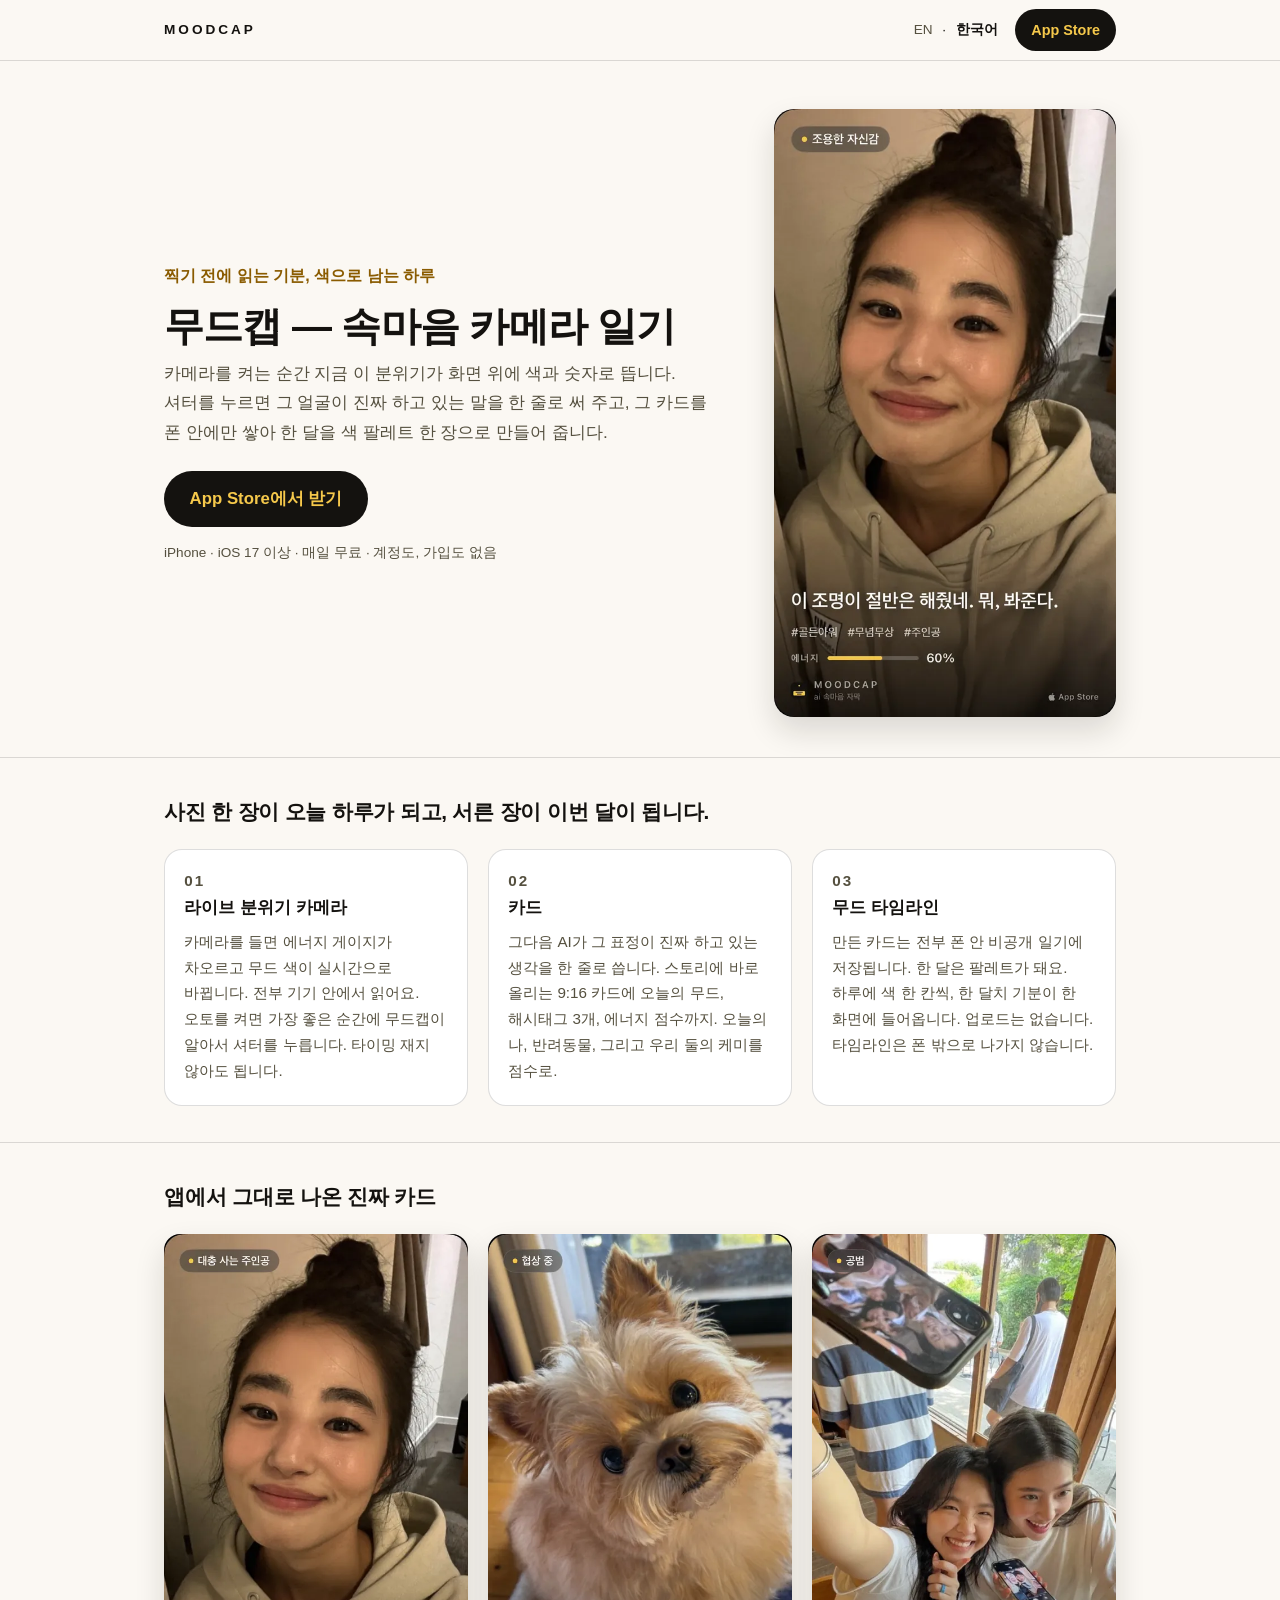
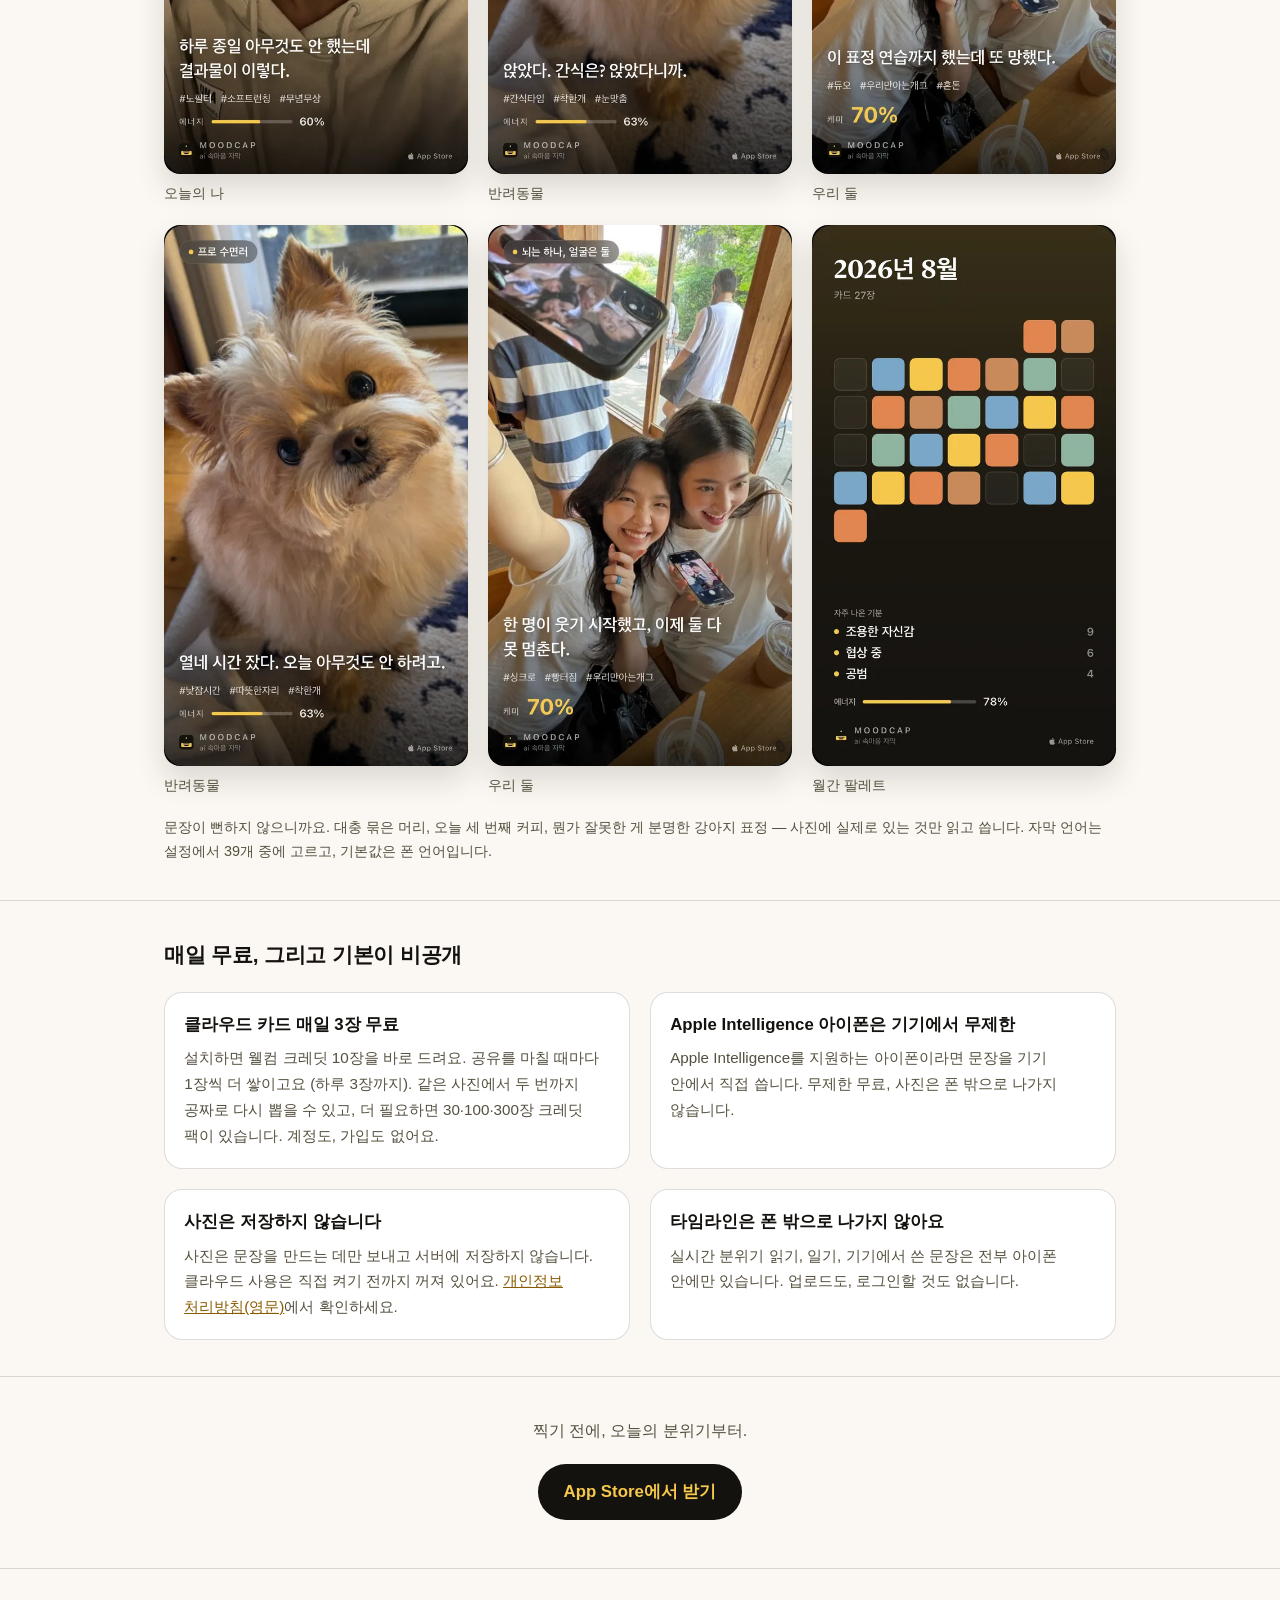
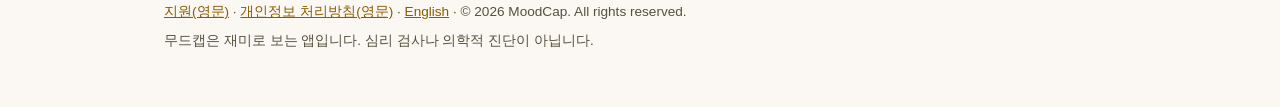
==== ko/index.html @ 0aeda7f3 "Build the real launch site, EN + KO Replaces the TODO placeholder with a marketing page that says wh" ====
<!doctype html>
<html lang="ko">
<head>
<meta charset="utf-8">
<meta name="viewport" content="width=device-width, initial-scale=1">
<title>무드캡 — 속마음 카메라 일기</title>
<meta name="description" content="카메라를 켜는 순간 지금 이 분위기가 화면 위에 뜹니다. 무드캡은 그 얼굴이 진짜 하고 있는 말을 한 줄로 써 주고, 카드를 폰 안에만 쌓아 한 달을 색 팔레트 한 장으로 만들어 줍니다.">
<link rel="canonical" href="https://richoh86.github.io/moodcap-site/ko/">
<link rel="alternate" hreflang="ko" href="https://richoh86.github.io/moodcap-site/ko/">
<link rel="alternate" hreflang="en" href="https://richoh86.github.io/moodcap-site/">
<link rel="alternate" hreflang="x-default" href="https://richoh86.github.io/moodcap-site/">
<meta property="og:type" content="website">
<meta property="og:site_name" content="MoodCap">
<meta property="og:title" content="무드캡 — 속마음 카메라 일기">
<meta property="og:description" content="찍기 전에 오늘의 분위기가 화면 위에 뜹니다. 남긴 카드는 폰 안에서만 쌓이고, 한 달이 지나면 색 팔레트 한 장이 돼요. 매일 무료, Apple Intelligence 아이폰은 기기에서 무제한.">
<meta property="og:url" content="https://richoh86.github.io/moodcap-site/ko/">
<meta property="og:image" content="https://richoh86.github.io/moodcap-site/assets/og.jpg">
<meta property="og:image:width" content="1200">
<meta property="og:image:height" content="630">
<meta property="og:locale" content="ko_KR">
<meta property="og:locale:alternate" content="en_US">
<meta name="twitter:card" content="summary_large_image">
<meta name="twitter:title" content="무드캡 — 속마음 카메라 일기">
<meta name="twitter:description" content="찍기 전에 오늘의 분위기가 화면 위에 뜹니다. 한 달이 지나면 색 팔레트 한 장이 돼요.">
<meta name="twitter:image" content="https://richoh86.github.io/moodcap-site/assets/og.jpg">
<meta name="theme-color" content="#14120F">
<link rel="icon" type="image/png" sizes="32x32" href="../assets/favicon-32.png">
<link rel="icon" type="image/png" sizes="192x192" href="../assets/icon-192.png">
<link rel="apple-touch-icon" href="../assets/apple-touch-icon.png">
<style>
  /* 브랜드 값은 Sources/App/BrandTheme.swift에서 가져왔습니다 —
     ink #14120F, raised #221E19, subtitle yellow #F5C84B. */
  :root {
    color-scheme: dark light;
    --ink: #14120F;
    --raised: #221E19;
    --line: rgba(255, 255, 255, 0.12);
    --text: #ffffff;
    --dim: rgba(255, 255, 255, 0.72);
    --accent: #F5C84B;
    --accent-ink: #14120F;
    --link: #F5C84B;
    --shadow: 0 18px 40px rgba(0, 0, 0, 0.45);
  }
  @media (prefers-color-scheme: light) {
    :root {
      --ink: #FBF8F3;
      --raised: #FFFFFF;
      --line: rgba(20, 18, 15, 0.14);
      --text: #14120F;
      --dim: #55503F;
      --accent: #14120F;
      --accent-ink: #F5C84B;
      --link: #8A5B00;
      --shadow: 0 14px 30px rgba(20, 18, 15, 0.14);
    }
  }
  * { box-sizing: border-box; }
  html { -webkit-text-size-adjust: 100%; }
  body {
    margin: 0;
    background: var(--ink);
    color: var(--text);
    font: 16px/1.7 -apple-system, BlinkMacSystemFont, "Apple SD Gothic Neo",
      "Pretendard", "Noto Sans KR", "Segoe UI", Roboto, sans-serif;
    overflow-wrap: break-word;
    word-break: keep-all;
  }
  .wrap { max-width: 62rem; margin: 0 auto; padding: 0 1.25rem; }
  a { color: var(--link); }
  a:focus-visible, button:focus-visible {
    outline: 3px solid var(--accent);
    outline-offset: 3px;
    border-radius: 4px;
  }
  img { max-width: 100%; height: auto; display: block; }

  header.bar {
    border-bottom: 1px solid var(--line);
    position: sticky;
    top: 0;
    background: var(--ink);
    z-index: 5;
  }
  .bar .wrap {
    display: flex;
    align-items: center;
    gap: 1rem;
    min-height: 60px;
    flex-wrap: wrap;
  }
  .wordmark {
    font-weight: 700;
    letter-spacing: 0.22em;
    font-size: 0.85rem;
    color: var(--text);
    text-decoration: none;
    margin-right: auto;
  }
  .langs { display: flex; gap: 0.5rem; align-items: center; font-size: 0.85rem; }
  .langs a { color: var(--dim); text-decoration: none; padding: 0.2rem 0.1rem; }
  .langs a[aria-current="page"] { color: var(--text); font-weight: 600; }
  .langs a:hover { color: var(--text); }

  .store {
    display: inline-block;
    background: var(--accent);
    color: var(--accent-ink);
    font-weight: 700;
    text-decoration: none;
    padding: 0.55rem 1rem;
    border-radius: 999px;
    font-size: 0.9rem;
    white-space: nowrap;
  }
  .store.big { padding: 0.85rem 1.6rem; font-size: 1.05rem; }
  .store:hover { filter: brightness(1.08); }

  .hero .wrap {
    display: grid;
    grid-template-columns: 1.25fr 0.75fr;
    gap: 2.5rem;
    align-items: center;
    padding-top: 3rem;
    padding-bottom: 2.5rem;
  }
  h1 { font-size: clamp(1.8rem, 4.2vw, 2.5rem); line-height: 1.25; margin: 0 0 0.5rem; letter-spacing: -0.02em; }
  .kicker { color: var(--accent); font-weight: 600; margin: 0 0 0.75rem; }
  .lede { color: var(--dim); font-size: 1.08rem; margin: 0 0 1.5rem; max-width: 34rem; }
  .meta { color: var(--dim); font-size: 0.85rem; margin: 0.9rem 0 0; }
  .hero-card img { border-radius: 20px; box-shadow: var(--shadow); margin: 0 auto; }

  section { padding: 2.25rem 0; border-top: 1px solid var(--line); }
  h2 { font-size: 1.3rem; margin: 0 0 1.25rem; letter-spacing: -0.01em; }
  h3 { font-size: 1.05rem; margin: 0 0 0.4rem; }
  .three { display: grid; grid-template-columns: repeat(3, 1fr); gap: 1.25rem; }
  .three article {
    background: var(--raised);
    border: 1px solid var(--line);
    border-radius: 18px;
    padding: 1.1rem 1.2rem 1.3rem;
  }
  .three p { color: var(--dim); margin: 0; font-size: 0.95rem; }
  .step { color: var(--accent); font-size: 0.75rem; font-weight: 700; letter-spacing: 0.14em; }

  @media (prefers-color-scheme: light) {
    .kicker, .step { color: var(--link); }
  }

  .gallery {
    display: grid;
    grid-template-columns: repeat(3, minmax(0, 1fr));
    gap: 1.25rem;
  }
  .gallery figure { margin: 0; }
  .gallery img { border-radius: 16px; box-shadow: var(--shadow); width: 100%; }
  .gallery figcaption {
    color: var(--dim);
    font-size: 0.85rem;
    margin-top: 0.5rem;
  }
  .note { color: var(--dim); font-size: 0.9rem; margin: 1.1rem 0 0; }

  .facts { display: grid; grid-template-columns: 1fr 1fr; gap: 1.25rem; }
  .facts div {
    background: var(--raised);
    border: 1px solid var(--line);
    border-radius: 18px;
    padding: 1.1rem 1.2rem 1.2rem;
  }
  .facts p { color: var(--dim); margin: 0.35rem 0 0; font-size: 0.95rem; }
  .cta { text-align: center; padding: 2.5rem 0 3rem; border-top: 1px solid var(--line); }
  .cta p { color: var(--dim); margin: 0 0 1.25rem; }

  footer {
    border-top: 1px solid var(--line);
    padding: 1.5rem 0 3rem;
    color: var(--dim);
    font-size: 0.85rem;
  }
  footer p { margin: 0.4rem 0; }

  @media (max-width: 860px) {
    .hero .wrap { grid-template-columns: 1fr; gap: 1.75rem; padding-top: 2rem; }
    .three { grid-template-columns: 1fr; }
    .facts { grid-template-columns: 1fr; }
    .hero-card img { max-width: 260px; }
  }
  @media (max-width: 640px) {
    .gallery {
      display: flex;
      overflow-x: auto;
      scroll-snap-type: x mandatory;
      gap: 1rem;
      padding-bottom: 0.75rem;
    }
    .gallery figure { flex: 0 0 62vw; scroll-snap-align: start; }
  }
</style>
</head>
<body>

<header class="bar">
  <div class="wrap">
    <a class="wordmark" href="index.html">MOODCAP</a>
    <nav class="langs" aria-label="언어">
      <a href="../index.html" lang="en" hreflang="en">EN</a>
      <span aria-hidden="true">·</span>
      <a href="index.html" aria-current="page" lang="ko">한국어</a>
    </nav>
    <a class="store" href="https://apps.apple.com/app/apple-store/id6801974284?pt=119467638&amp;ct=site&amp;mt=8">App&nbsp;Store</a>
  </div>
</header>

<main>

  <div class="hero">
    <div class="wrap">
      <div>
        <p class="kicker">찍기 전에 읽는 기분, 색으로 남는 하루</p>
        <h1>무드캡 — 속마음 카메라 일기</h1>
        <p class="lede">카메라를 켜는 순간 지금 이 분위기가 화면 위에 색과 숫자로 뜹니다.
          셔터를 누르면 그 얼굴이 진짜 하고 있는 말을 한 줄로 써 주고, 그 카드를 폰 안에만
          쌓아 한 달을 색 팔레트 한 장으로 만들어 줍니다.</p>
        <a class="store big" href="https://apps.apple.com/app/apple-store/id6801974284?pt=119467638&amp;ct=site&amp;mt=8">App Store에서 받기</a>
        <p class="meta">iPhone · iOS 17 이상 · 매일 무료 · 계정도, 가입도 없음</p>
      </div>
      <div class="hero-card">
        <picture>
          <source srcset="../assets/cards/ko/solo-1.webp" type="image/webp">
          <img src="../assets/cards/ko/solo-1.jpg" width="540" height="960"
               alt="무드캡 카드. 무드는 &lsquo;조용한 자신감&rsquo;, 문장은 &lsquo;이 조명이 절반은 해줬네. 뭐, 봐준다.&rsquo; 해시태그 #골든아워 #무념무상 #주인공, 에너지 60%.">
        </picture>
      </div>
    </div>
  </div>

  <section id="how">
    <div class="wrap">
      <h2>사진 한 장이 오늘 하루가 되고, 서른 장이 이번 달이 됩니다.</h2>
      <div class="three">
        <article>
          <p class="step">01</p>
          <h3>라이브 분위기 카메라</h3>
          <p>카메라를 들면 에너지 게이지가 차오르고 무드 색이 실시간으로 바뀝니다.
            전부 기기 안에서 읽어요. 오토를 켜면 가장 좋은 순간에 무드캡이 알아서
            셔터를 누릅니다. 타이밍 재지 않아도 됩니다.</p>
        </article>
        <article>
          <p class="step">02</p>
          <h3>카드</h3>
          <p>그다음 AI가 그 표정이 진짜 하고 있는 생각을 한 줄로 씁니다. 스토리에 바로 올리는
            9:16 카드에 오늘의 무드, 해시태그 3개, 에너지 점수까지. 오늘의 나, 반려동물,
            그리고 우리 둘의 케미를 점수로.</p>
        </article>
        <article>
          <p class="step">03</p>
          <h3>무드 타임라인</h3>
          <p>만든 카드는 전부 폰 안 비공개 일기에 저장됩니다. 한 달은 팔레트가 돼요.
            하루에 색 한 칸씩, 한 달치 기분이 한 화면에 들어옵니다. 업로드는 없습니다.
            타임라인은 폰 밖으로 나가지 않습니다.</p>
        </article>
      </div>
    </div>
  </section>

  <section id="cards">
    <div class="wrap">
      <h2>앱에서 그대로 나온 진짜 카드</h2>
      <div class="gallery">
        <figure>
          <picture>
            <source srcset="../assets/cards/ko/solo-2.webp" type="image/webp">
            <img loading="lazy" src="../assets/cards/ko/solo-2.jpg" width="540" height="960"
                 alt="무드 &lsquo;대충 사는 주인공&rsquo;. &lsquo;하루 종일 아무것도 안 했는데 결과물이 이렇다.&rsquo;">
          </picture>
          <figcaption>오늘의 나</figcaption>
        </figure>
        <figure>
          <picture>
            <source srcset="../assets/cards/ko/pet-1.webp" type="image/webp">
            <img loading="lazy" src="../assets/cards/ko/pet-1.jpg" width="540" height="960"
                 alt="무드 &lsquo;협상 중&rsquo;. &lsquo;앉았다. 간식은? 앉았다니까.&rsquo;">
          </picture>
          <figcaption>반려동물</figcaption>
        </figure>
        <figure>
          <picture>
            <source srcset="../assets/cards/ko/duo-1.webp" type="image/webp">
            <img loading="lazy" src="../assets/cards/ko/duo-1.jpg" width="540" height="960"
                 alt="무드 &lsquo;공범&rsquo;. &lsquo;이 표정 연습까지 했는데 또 망했다.&rsquo; 케미 점수 70%.">
          </picture>
          <figcaption>우리 둘</figcaption>
        </figure>
        <figure>
          <picture>
            <source srcset="../assets/cards/ko/pet-2.webp" type="image/webp">
            <img loading="lazy" src="../assets/cards/ko/pet-2.jpg" width="540" height="960"
                 alt="무드 &lsquo;프로 수면러&rsquo;. &lsquo;열네 시간 잤다. 오늘 아무것도 안 하려고.&rsquo;">
          </picture>
          <figcaption>반려동물</figcaption>
        </figure>
        <figure>
          <picture>
            <source srcset="../assets/cards/ko/duo-2.webp" type="image/webp">
            <img loading="lazy" src="../assets/cards/ko/duo-2.jpg" width="540" height="960"
                 alt="무드 &lsquo;뇌는 하나, 얼굴은 둘&rsquo;. &lsquo;한 명이 웃기 시작했고, 이제 둘 다 못 멈춘다.&rsquo;">
          </picture>
          <figcaption>우리 둘</figcaption>
        </figure>
        <figure>
          <picture>
            <source srcset="../assets/cards/ko/palette.webp" type="image/webp">
            <img loading="lazy" src="../assets/cards/ko/palette.jpg" width="540" height="960"
                 alt="2026년 8월 팔레트 카드. 카드 27장, 하루에 색 한 칸, 자주 나온 무드는 조용한 자신감·협상 중·공범, 평균 에너지 78%.">
          </picture>
          <figcaption>월간 팔레트</figcaption>
        </figure>
      </div>
      <p class="note">문장이 뻔하지 않으니까요. 대충 묶은 머리, 오늘 세 번째 커피, 뭔가 잘못한 게
        분명한 강아지 표정 &mdash; 사진에 실제로 있는 것만 읽고 씁니다. 자막 언어는 설정에서 39개 중에
        고르고, 기본값은 폰 언어입니다.</p>
    </div>
  </section>

  <section id="free">
    <div class="wrap">
      <h2>매일 무료, 그리고 기본이 비공개</h2>
      <div class="facts">
        <div>
          <h3>클라우드 카드 매일 3장 무료</h3>
          <p>설치하면 웰컴 크레딧 10장을 바로 드려요. 공유를 마칠 때마다 1장씩 더 쌓이고요
            (하루 3장까지). 같은 사진에서 두 번까지 공짜로 다시 뽑을 수 있고, 더 필요하면
            30·100·300장 크레딧 팩이 있습니다. 계정도, 가입도 없어요.</p>
        </div>
        <div>
          <h3>Apple Intelligence 아이폰은 기기에서 무제한</h3>
          <p>Apple Intelligence를 지원하는 아이폰이라면 문장을 기기 안에서 직접 씁니다.
            무제한 무료, 사진은 폰 밖으로 나가지 않습니다.</p>
        </div>
        <div>
          <h3>사진은 저장하지 않습니다</h3>
          <p>사진은 문장을 만드는 데만 보내고 서버에 저장하지 않습니다. 클라우드 사용은
            직접 켜기 전까지 꺼져 있어요. <a href="../privacy.html" lang="en" hreflang="en">개인정보 처리방침(영문)</a>에서
            확인하세요.</p>
        </div>
        <div>
          <h3>타임라인은 폰 밖으로 나가지 않아요</h3>
          <p>실시간 분위기 읽기, 일기, 기기에서 쓴 문장은 전부 아이폰 안에만 있습니다.
            업로드도, 로그인할 것도 없습니다.</p>
        </div>
      </div>
    </div>
  </section>

  <div class="cta">
    <div class="wrap">
      <p>찍기 전에, 오늘의 분위기부터.</p>
      <a class="store big" href="https://apps.apple.com/app/apple-store/id6801974284?pt=119467638&amp;ct=site&amp;mt=8">App Store에서 받기</a>
    </div>
  </div>

</main>

<footer>
  <div class="wrap">
    <p><a href="../support.html" lang="en" hreflang="en">지원(영문)</a> ·
      <a href="../privacy.html" lang="en" hreflang="en">개인정보 처리방침(영문)</a> ·
      <a href="../index.html" lang="en" hreflang="en">English</a> ·
      © 2026 MoodCap. All rights reserved.</p>
    <p>무드캡은 재미로 보는 앱입니다. 심리 검사나 의학적 진단이 아닙니다.</p>
  </div>
</footer>

</body>
</html>
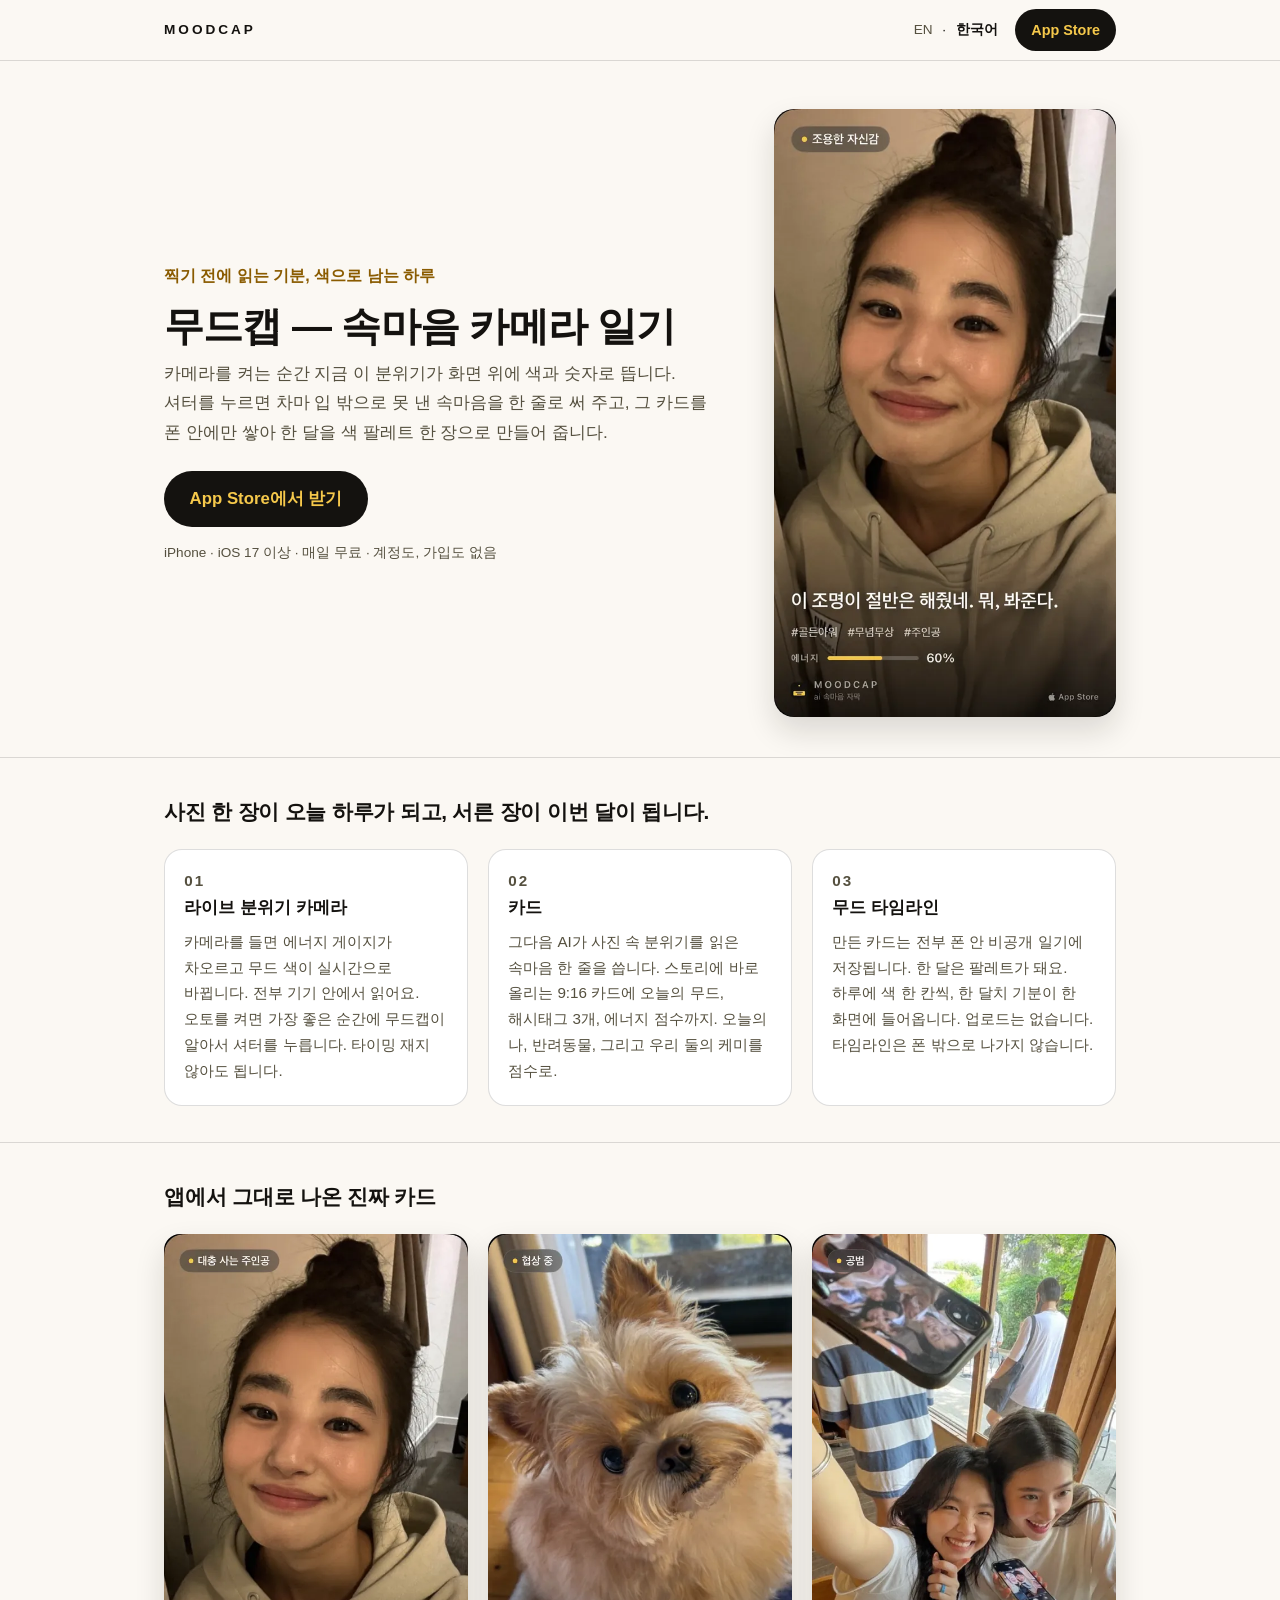
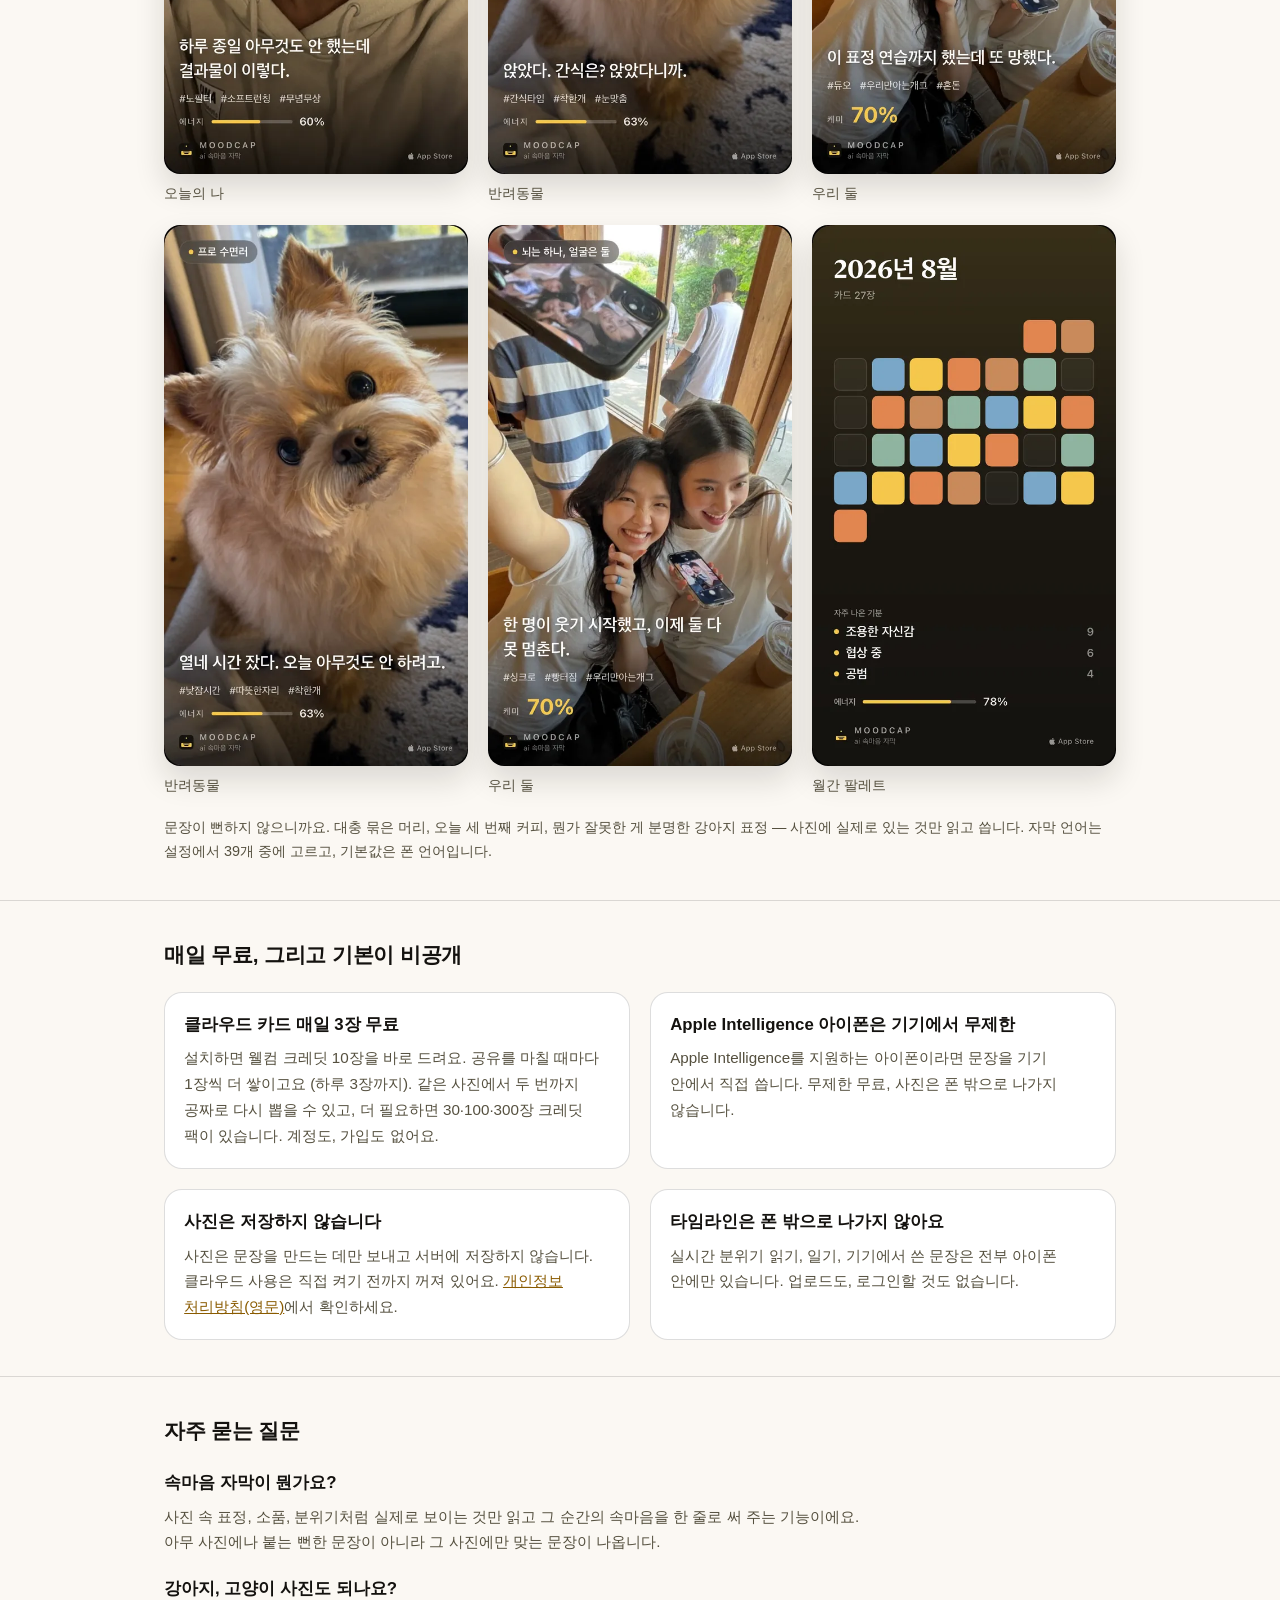
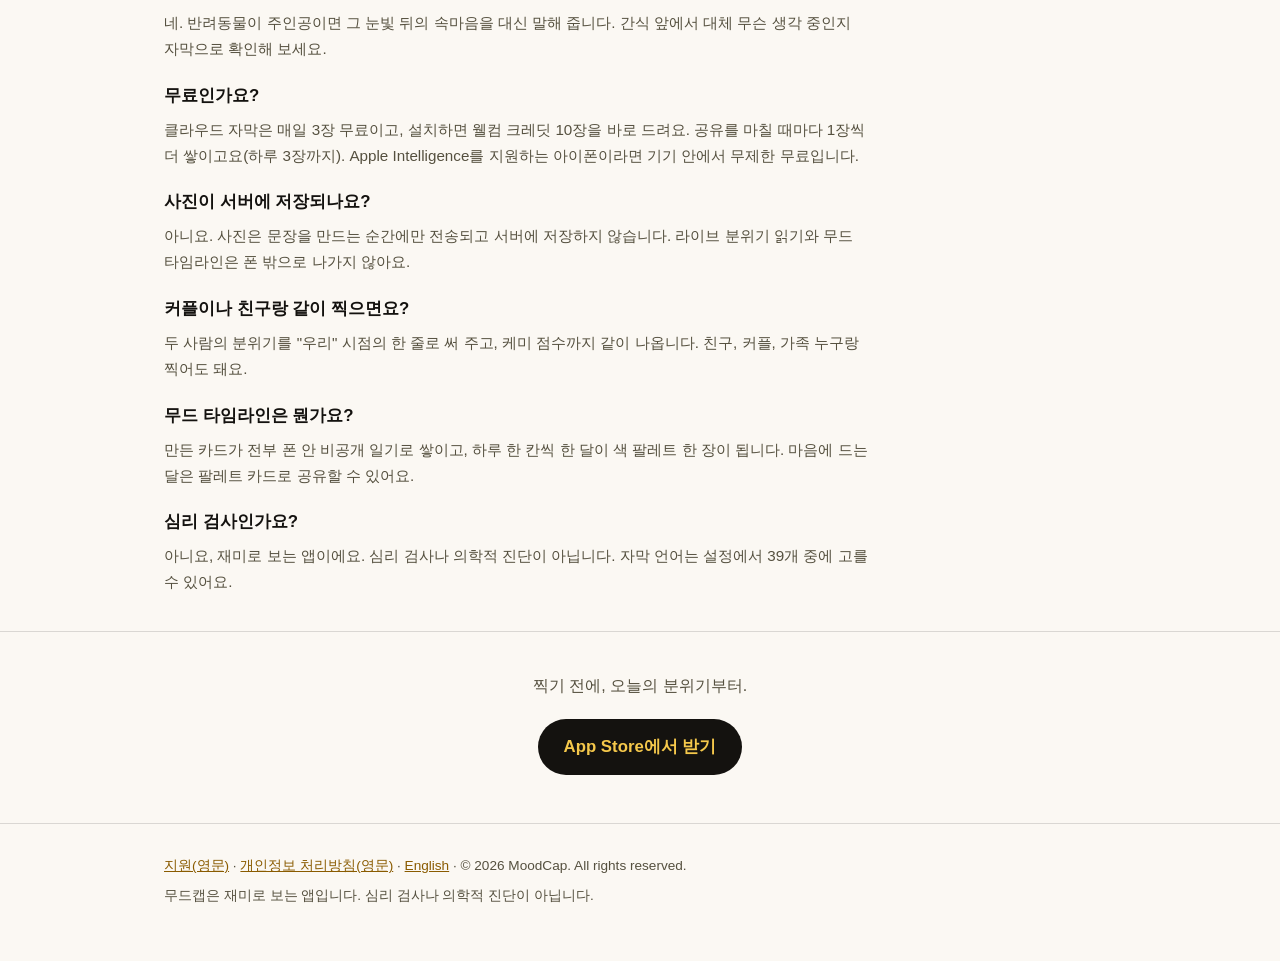
==== commit ed52754a: "ko page Naver SEO pass: FAQ + schema, drop the face-reading copy - ko: 7-question FAQ section mirror" ====
--- a/ko/index.html
+++ b/ko/index.html
@@ -4,7 +4,7 @@
 <meta charset="utf-8">
 <meta name="viewport" content="width=device-width, initial-scale=1">
 <title>무드캡 — 속마음 카메라 일기</title>
-<meta name="description" content="카메라를 켜는 순간 지금 이 분위기가 화면 위에 뜹니다. 무드캡은 그 얼굴이 진짜 하고 있는 말을 한 줄로 써 주고, 카드를 폰 안에만 쌓아 한 달을 색 팔레트 한 장으로 만들어 줍니다.">
+<meta name="description" content="카메라를 켜는 순간 지금 이 분위기가 화면 위에 뜹니다. 무드캡은 차마 입 밖으로 못 낸 속마음을 한 줄로 써 주고, 카드를 폰 안에만 쌓아 한 달을 색 팔레트 한 장으로 만들어 줍니다.">
 <link rel="canonical" href="https://richoh86.github.io/moodcap-site/ko/">
 <link rel="alternate" hreflang="ko" href="https://richoh86.github.io/moodcap-site/ko/">
 <link rel="alternate" hreflang="en" href="https://richoh86.github.io/moodcap-site/">
@@ -169,6 +169,8 @@
     padding: 1.1rem 1.2rem 1.2rem;
   }
   .facts p { color: var(--dim); margin: 0.35rem 0 0; font-size: 0.95rem; }
+  .faq { display: grid; gap: 1.25rem; max-width: 44rem; }
+  .faq p { color: var(--dim); margin: 0; font-size: 0.95rem; }
   .cta { text-align: center; padding: 2.5rem 0 3rem; border-top: 1px solid var(--line); }
   .cta p { color: var(--dim); margin: 0 0 1.25rem; }
 
@@ -197,6 +199,96 @@
     .gallery figure { flex: 0 0 62vw; scroll-snap-align: start; }
   }
 </style>
+<script type="application/ld+json">
+{
+  "@context": "https://schema.org",
+  "@graph": [
+    {
+      "@type": "MobileApplication",
+      "name": "무드캡 — 속마음 카메라 일기",
+      "operatingSystem": "iOS",
+      "applicationCategory": "PhotographyApplication",
+      "inLanguage": "ko",
+      "description": "카메라를 켜는 순간 지금 이 분위기가 화면 위에 뜹니다. 무드캡은 차마 입 밖으로 못 낸 속마음을 한 줄로 써 주고, 카드를 폰 안에만 쌓아 한 달을 색 팔레트 한 장으로 만들어 줍니다.",
+      "url": "https://apps.apple.com/app/id6801974284",
+      "downloadUrl": "https://apps.apple.com/app/id6801974284",
+      "image": "https://richoh86.github.io/moodcap-site/assets/icon-192.png",
+      "author": {
+        "@type": "Person",
+        "name": "Won Seok Oh"
+      },
+      "offers": {
+        "@type": "Offer",
+        "price": "0",
+        "priceCurrency": "USD"
+      }
+    },
+    {
+      "@type": "FAQPage",
+      "inLanguage": "ko",
+      "url": "https://richoh86.github.io/moodcap-site/ko/",
+      "mainEntity": [
+        {
+          "@type": "Question",
+          "name": "속마음 자막이 뭔가요?",
+          "acceptedAnswer": {
+            "@type": "Answer",
+            "text": "사진 속 표정, 소품, 분위기처럼 실제로 보이는 것만 읽고 그 순간의 속마음을 한 줄로 써 주는 기능이에요. 아무 사진에나 붙는 뻔한 문장이 아니라 그 사진에만 맞는 문장이 나옵니다."
+          }
+        },
+        {
+          "@type": "Question",
+          "name": "강아지, 고양이 사진도 되나요?",
+          "acceptedAnswer": {
+            "@type": "Answer",
+            "text": "네. 반려동물이 주인공이면 그 눈빛 뒤의 속마음을 대신 말해 줍니다. 간식 앞에서 대체 무슨 생각 중인지 자막으로 확인해 보세요."
+          }
+        },
+        {
+          "@type": "Question",
+          "name": "무료인가요?",
+          "acceptedAnswer": {
+            "@type": "Answer",
+            "text": "클라우드 자막은 매일 3장 무료이고, 설치하면 웰컴 크레딧 10장을 바로 드려요. 공유를 마칠 때마다 1장씩 더 쌓이고요(하루 3장까지). Apple Intelligence를 지원하는 아이폰이라면 기기 안에서 무제한 무료입니다."
+          }
+        },
+        {
+          "@type": "Question",
+          "name": "사진이 서버에 저장되나요?",
+          "acceptedAnswer": {
+            "@type": "Answer",
+            "text": "아니요. 사진은 문장을 만드는 순간에만 전송되고 서버에 저장하지 않습니다. 라이브 분위기 읽기와 무드 타임라인은 폰 밖으로 나가지 않아요."
+          }
+        },
+        {
+          "@type": "Question",
+          "name": "커플이나 친구랑 같이 찍으면요?",
+          "acceptedAnswer": {
+            "@type": "Answer",
+            "text": "두 사람의 분위기를 \"우리\" 시점의 한 줄로 써 주고, 케미 점수까지 같이 나옵니다. 친구, 커플, 가족 누구랑 찍어도 돼요."
+          }
+        },
+        {
+          "@type": "Question",
+          "name": "무드 타임라인은 뭔가요?",
+          "acceptedAnswer": {
+            "@type": "Answer",
+            "text": "만든 카드가 전부 폰 안 비공개 일기로 쌓이고, 하루 한 칸씩 한 달이 색 팔레트 한 장이 됩니다. 마음에 드는 달은 팔레트 카드로 공유할 수 있어요."
+          }
+        },
+        {
+          "@type": "Question",
+          "name": "심리 검사인가요?",
+          "acceptedAnswer": {
+            "@type": "Answer",
+            "text": "아니요, 재미로 보는 앱이에요. 심리 검사나 의학적 진단이 아닙니다. 자막 언어는 설정에서 39개 중에 고를 수 있어요."
+          }
+        }
+      ]
+    }
+  ]
+}
+</script>
 </head>
 <body>
 
@@ -220,7 +312,7 @@
         <p class="kicker">찍기 전에 읽는 기분, 색으로 남는 하루</p>
         <h1>무드캡 — 속마음 카메라 일기</h1>
         <p class="lede">카메라를 켜는 순간 지금 이 분위기가 화면 위에 색과 숫자로 뜹니다.
-          셔터를 누르면 그 얼굴이 진짜 하고 있는 말을 한 줄로 써 주고, 그 카드를 폰 안에만
+          셔터를 누르면 차마 입 밖으로 못 낸 속마음을 한 줄로 써 주고, 그 카드를 폰 안에만
           쌓아 한 달을 색 팔레트 한 장으로 만들어 줍니다.</p>
         <a class="store big" href="https://apps.apple.com/app/apple-store/id6801974284?pt=119467638&amp;ct=site&amp;mt=8">App Store에서 받기</a>
         <p class="meta">iPhone · iOS 17 이상 · 매일 무료 · 계정도, 가입도 없음</p>
@@ -249,7 +341,7 @@
         <article>
           <p class="step">02</p>
           <h3>카드</h3>
-          <p>그다음 AI가 그 표정이 진짜 하고 있는 생각을 한 줄로 씁니다. 스토리에 바로 올리는
+          <p>그다음 AI가 사진 속 분위기를 읽은 속마음 한 줄을 씁니다. 스토리에 바로 올리는
             9:16 카드에 오늘의 무드, 해시태그 3개, 에너지 점수까지. 오늘의 나, 반려동물,
             그리고 우리 둘의 케미를 점수로.</p>
         </article>
@@ -353,6 +445,42 @@
     </div>
   </section>
 
+  <section id="faq">
+    <div class="wrap">
+      <h2>자주 묻는 질문</h2>
+      <div class="faq">
+        <article>
+          <h3>속마음 자막이 뭔가요?</h3>
+          <p>사진 속 표정, 소품, 분위기처럼 실제로 보이는 것만 읽고 그 순간의 속마음을 한 줄로 써 주는 기능이에요. 아무 사진에나 붙는 뻔한 문장이 아니라 그 사진에만 맞는 문장이 나옵니다.</p>
+        </article>
+        <article>
+          <h3>강아지, 고양이 사진도 되나요?</h3>
+          <p>네. 반려동물이 주인공이면 그 눈빛 뒤의 속마음을 대신 말해 줍니다. 간식 앞에서 대체 무슨 생각 중인지 자막으로 확인해 보세요.</p>
+        </article>
+        <article>
+          <h3>무료인가요?</h3>
+          <p>클라우드 자막은 매일 3장 무료이고, 설치하면 웰컴 크레딧 10장을 바로 드려요. 공유를 마칠 때마다 1장씩 더 쌓이고요(하루 3장까지). Apple Intelligence를 지원하는 아이폰이라면 기기 안에서 무제한 무료입니다.</p>
+        </article>
+        <article>
+          <h3>사진이 서버에 저장되나요?</h3>
+          <p>아니요. 사진은 문장을 만드는 순간에만 전송되고 서버에 저장하지 않습니다. 라이브 분위기 읽기와 무드 타임라인은 폰 밖으로 나가지 않아요.</p>
+        </article>
+        <article>
+          <h3>커플이나 친구랑 같이 찍으면요?</h3>
+          <p>두 사람의 분위기를 "우리" 시점의 한 줄로 써 주고, 케미 점수까지 같이 나옵니다. 친구, 커플, 가족 누구랑 찍어도 돼요.</p>
+        </article>
+        <article>
+          <h3>무드 타임라인은 뭔가요?</h3>
+          <p>만든 카드가 전부 폰 안 비공개 일기로 쌓이고, 하루 한 칸씩 한 달이 색 팔레트 한 장이 됩니다. 마음에 드는 달은 팔레트 카드로 공유할 수 있어요.</p>
+        </article>
+        <article>
+          <h3>심리 검사인가요?</h3>
+          <p>아니요, 재미로 보는 앱이에요. 심리 검사나 의학적 진단이 아닙니다. 자막 언어는 설정에서 39개 중에 고를 수 있어요.</p>
+        </article>
+      </div>
+    </div>
+  </section>
+
   <div class="cta">
     <div class="wrap">
       <p>찍기 전에, 오늘의 분위기부터.</p>
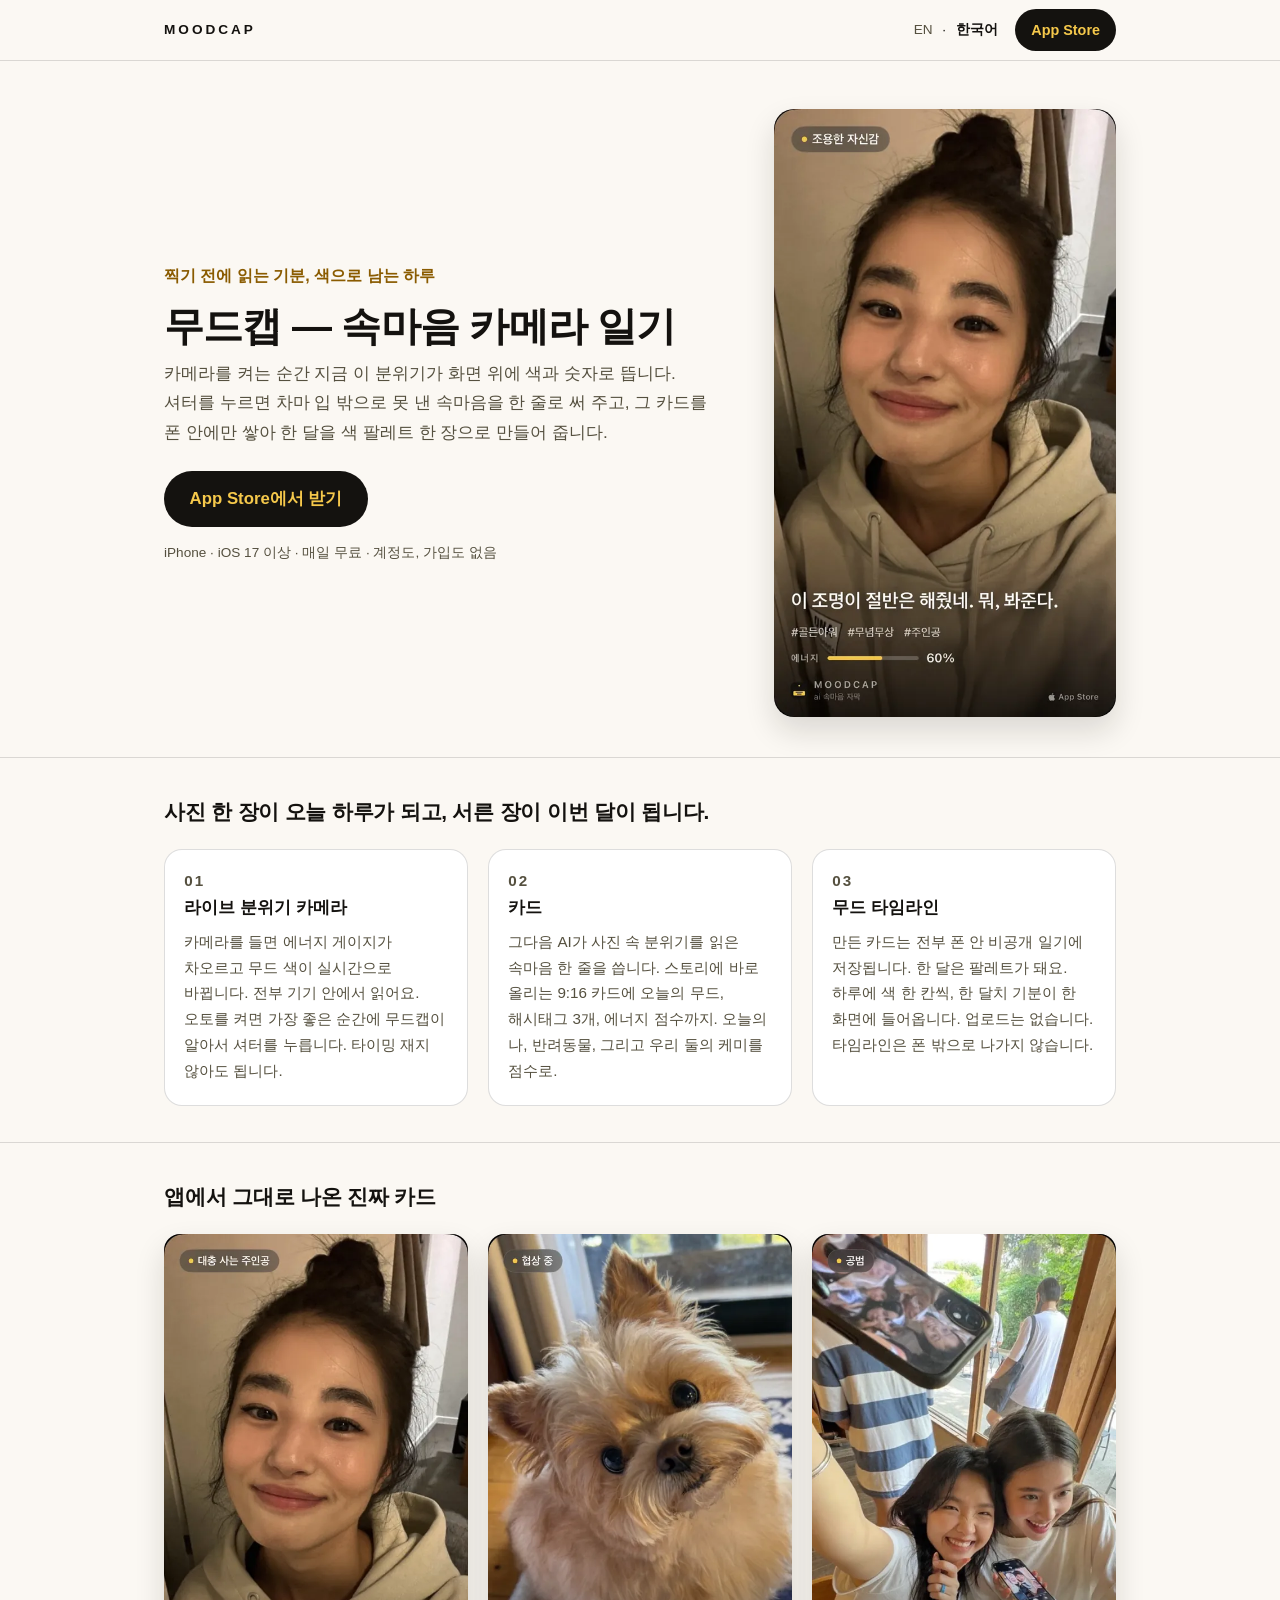
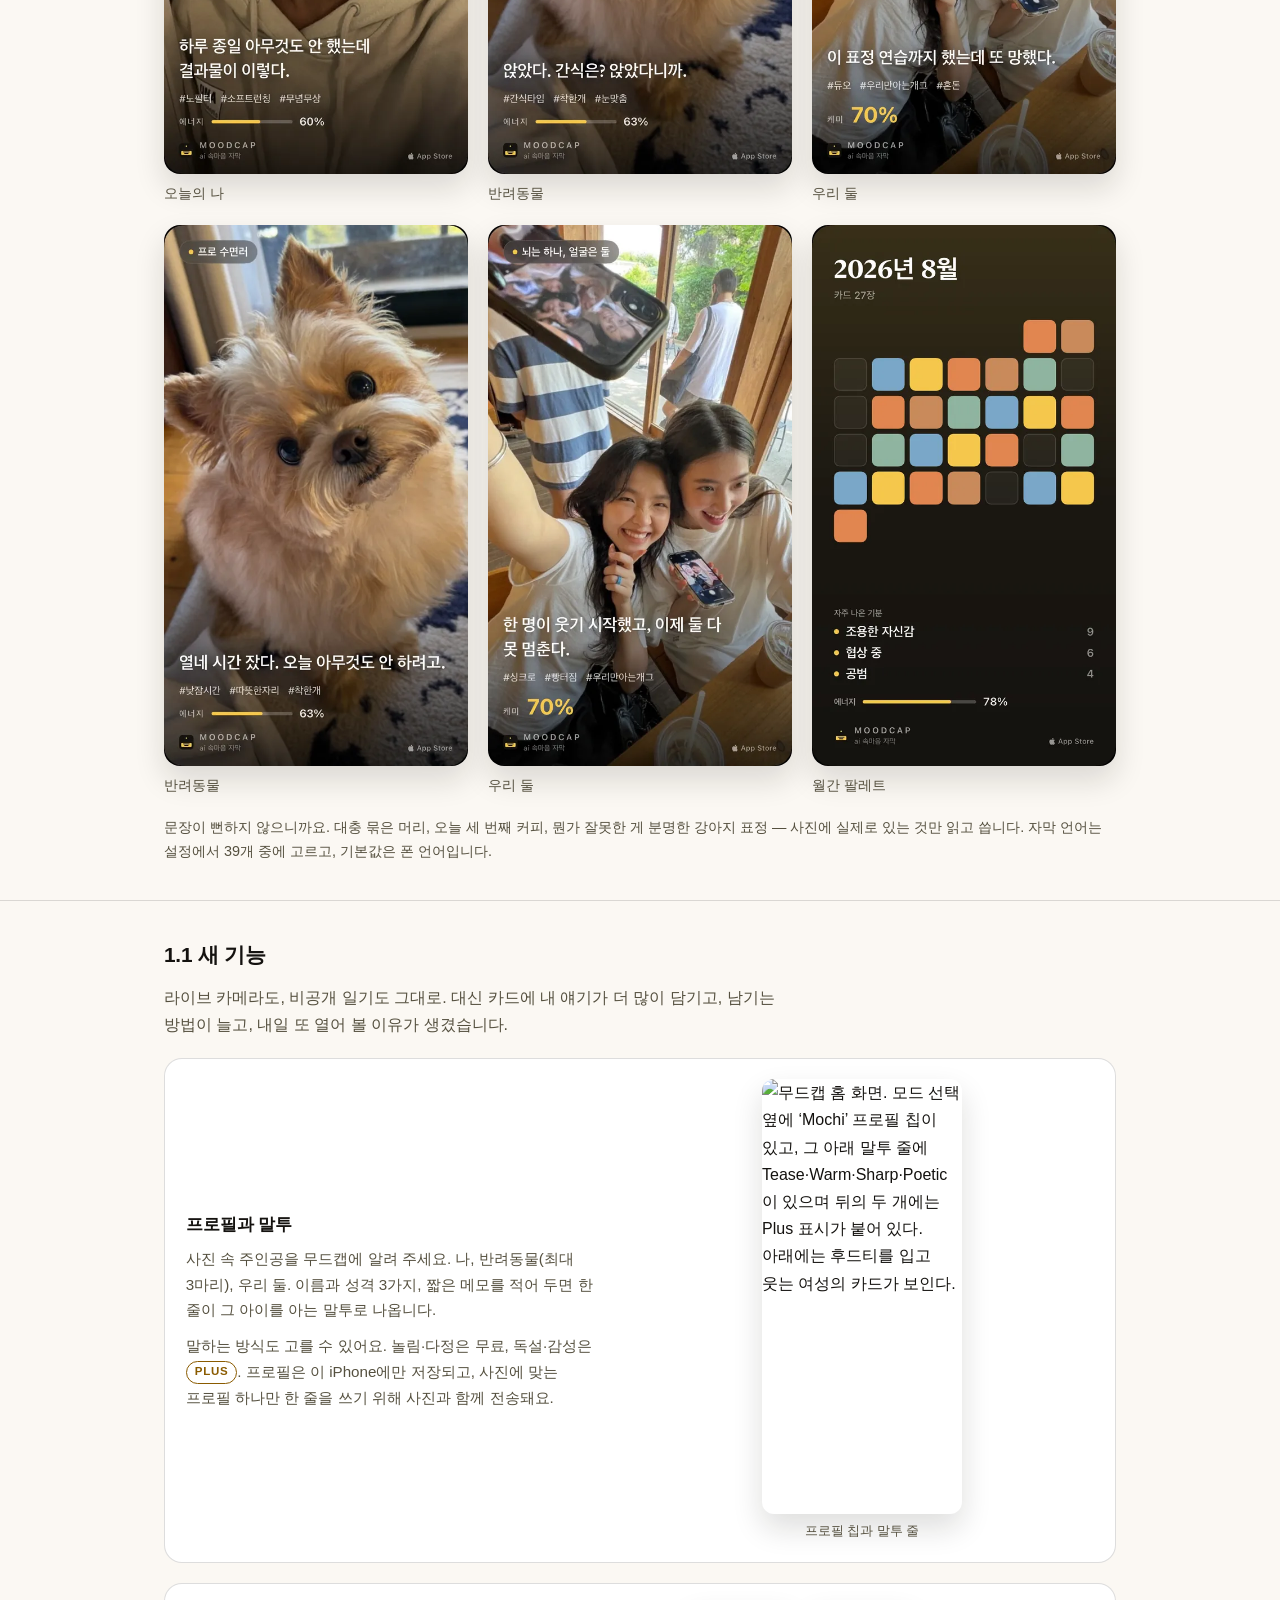
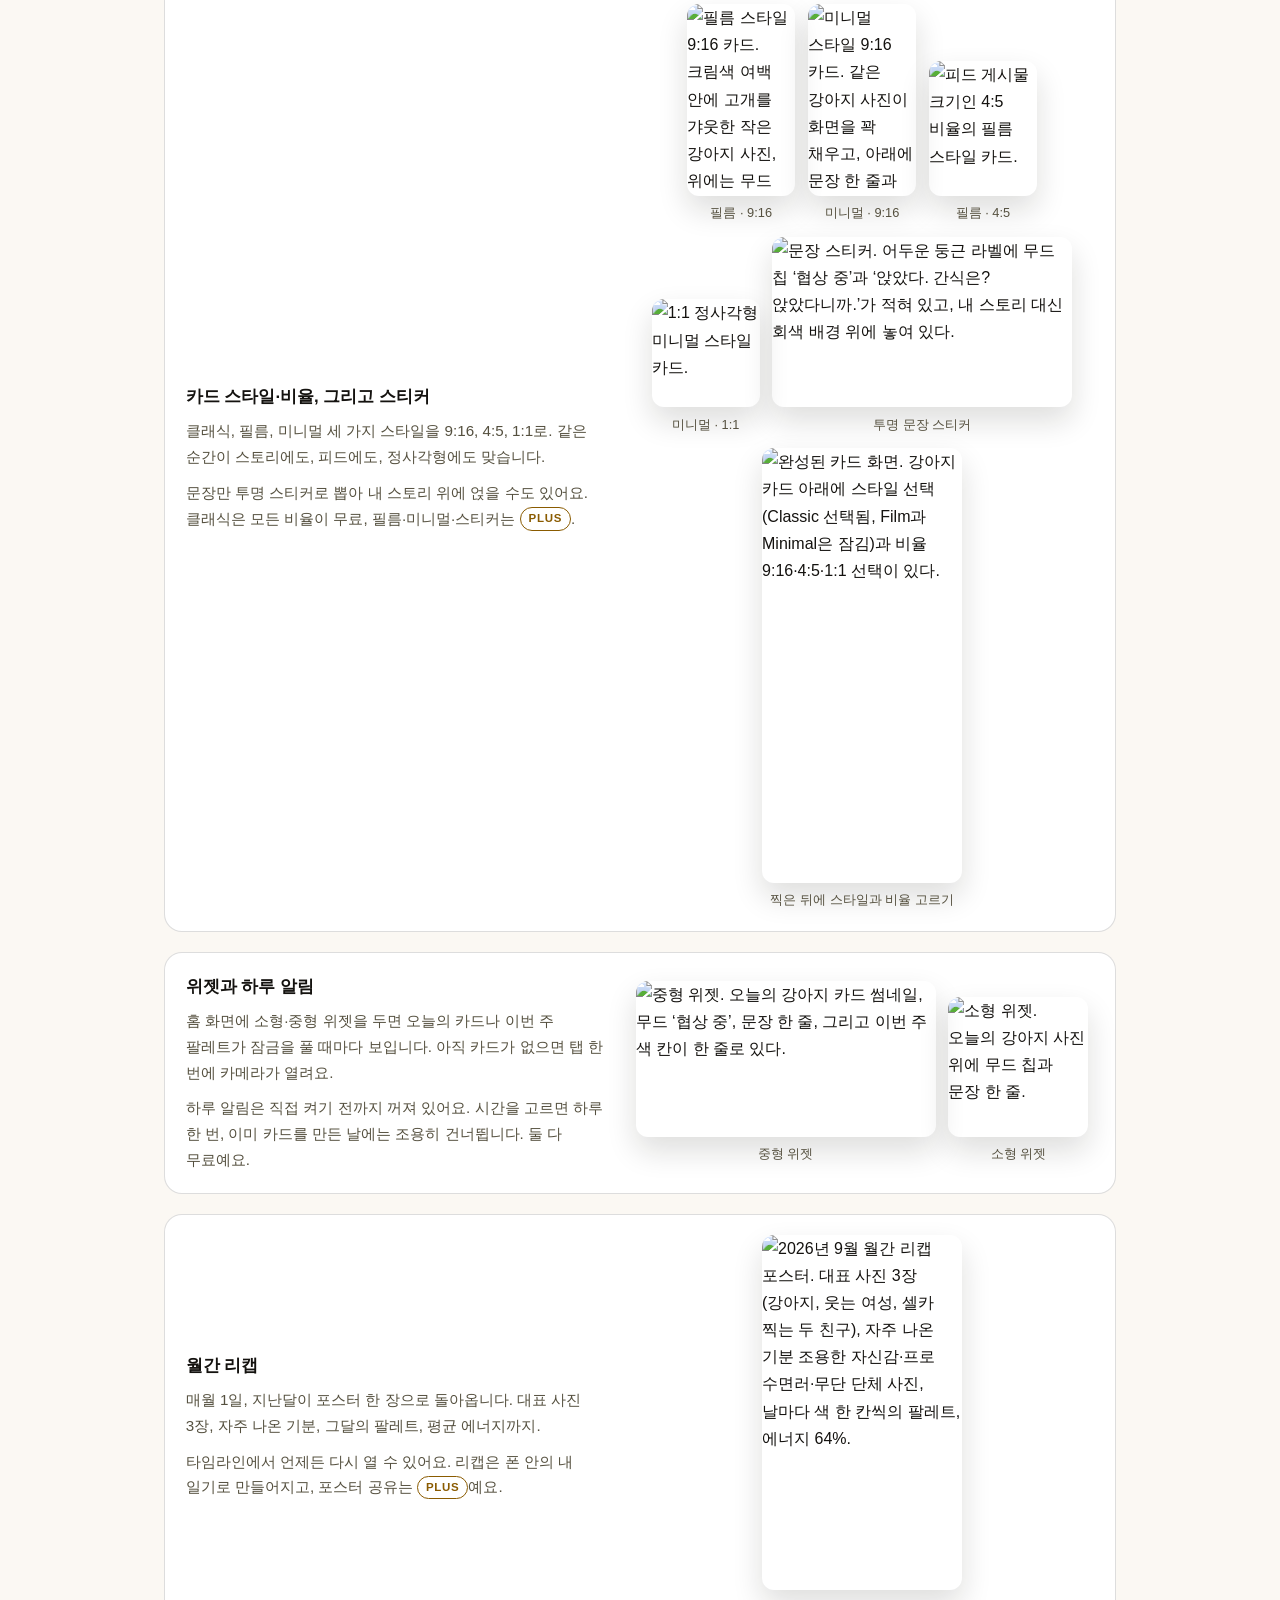
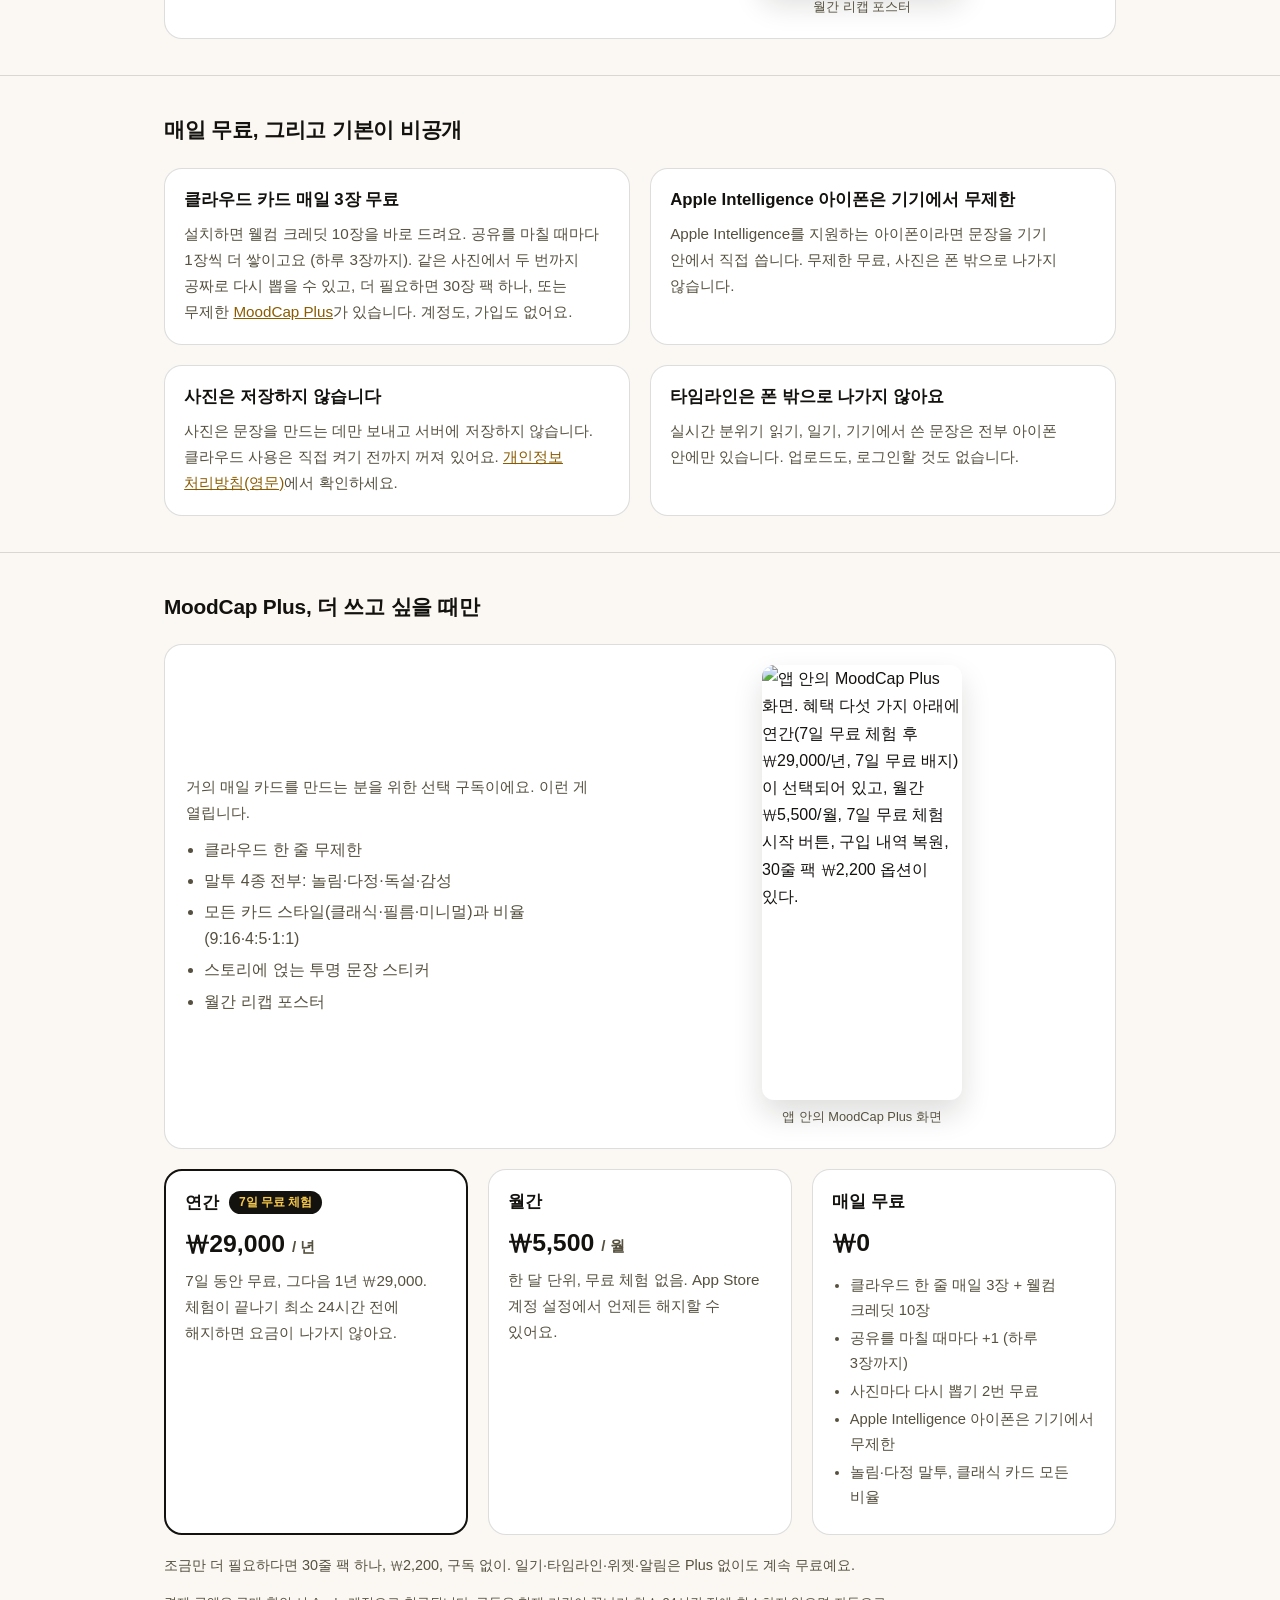
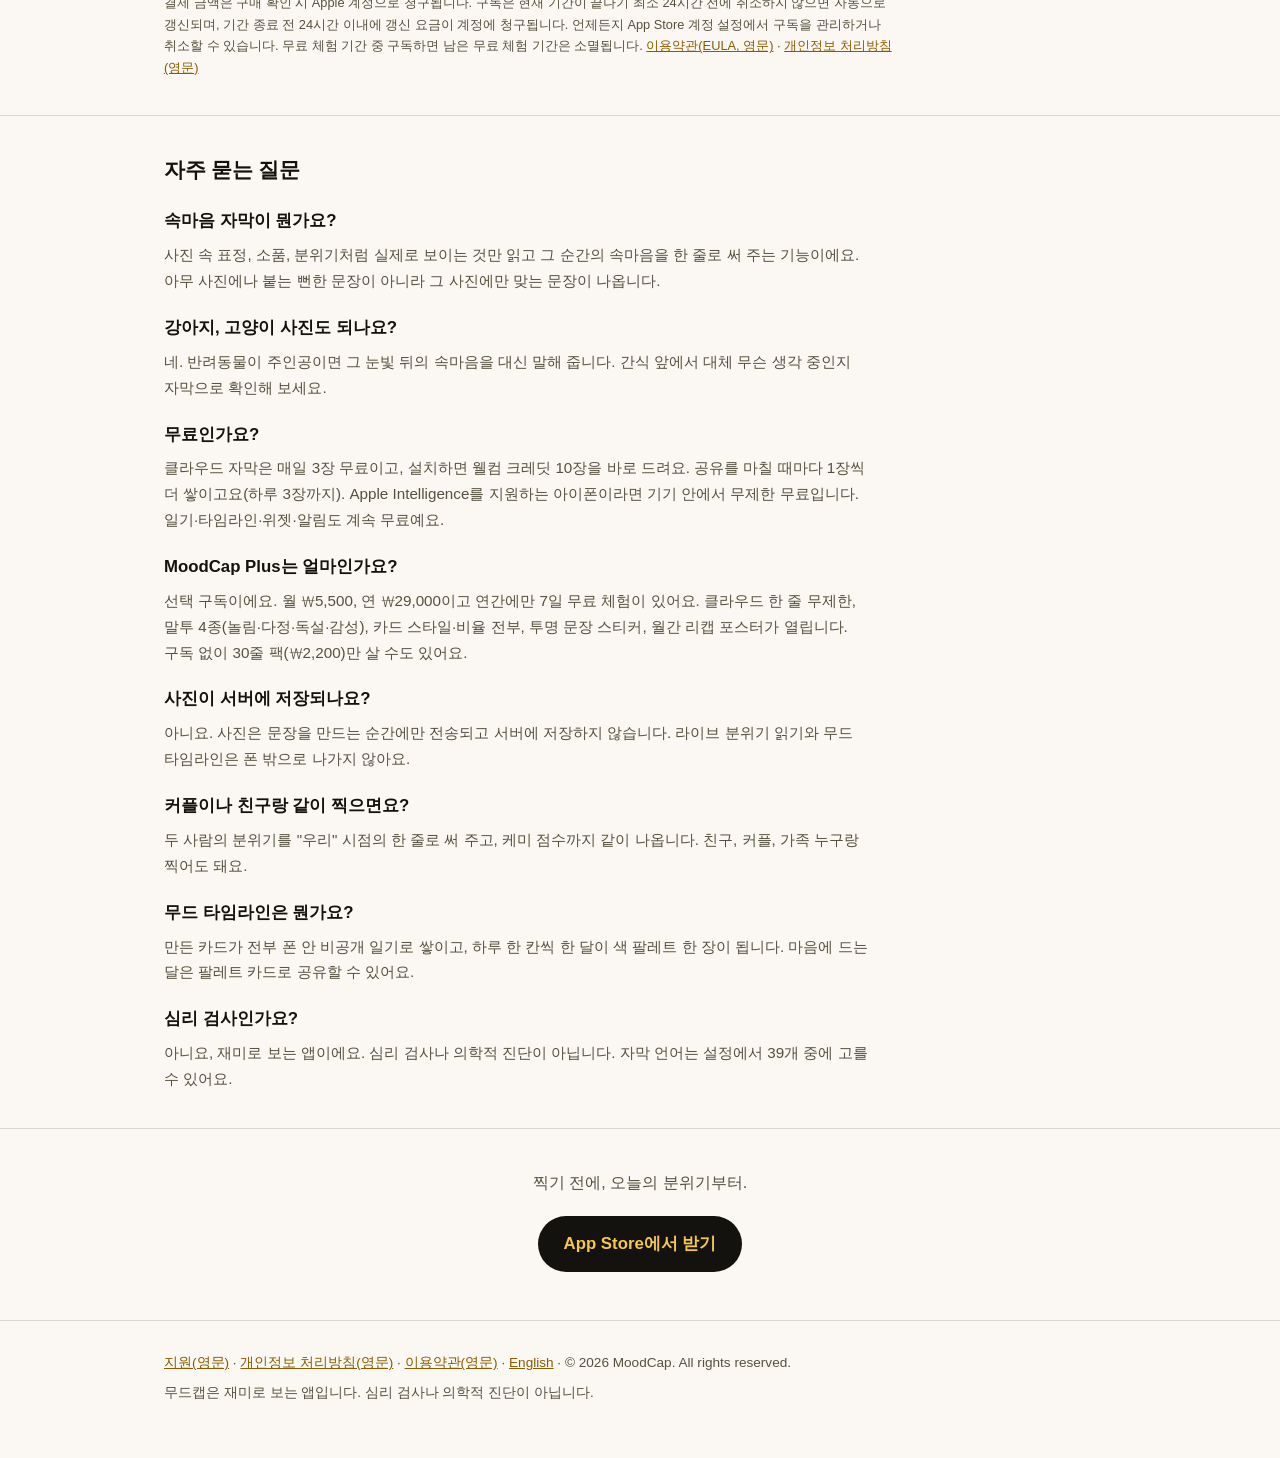
==== commit 559bc428: "Site: 1.1.0 (profiles, tones, styles, widget, recap, MoodCap Plus) - EN and KO pages: "New in 1.1" b" ====
--- a/ko/index.html
+++ b/ko/index.html
@@ -171,6 +171,81 @@
   .facts p { color: var(--dim); margin: 0.35rem 0 0; font-size: 0.95rem; }
   .faq { display: grid; gap: 1.25rem; max-width: 44rem; }
   .faq p { color: var(--dim); margin: 0; font-size: 0.95rem; }
+  .intro { color: var(--dim); margin: -0.5rem 0 1.25rem; max-width: 40rem; }
+
+  /* New in 1.1 */
+  .new { display: grid; gap: 1.25rem; }
+  .feature {
+    display: grid;
+    grid-template-columns: minmax(0, 0.95fr) minmax(0, 1.05fr);
+    gap: 1.5rem;
+    align-items: center;
+    background: var(--raised);
+    border: 1px solid var(--line);
+    border-radius: 18px;
+    padding: 1.25rem 1.3rem;
+  }
+  .feature p { color: var(--dim); margin: 0 0 0.6rem; font-size: 0.95rem; }
+  .feature p:last-child { margin-bottom: 0; }
+  .tag {
+    display: inline-block;
+    font-size: 0.72rem;
+    font-weight: 700;
+    letter-spacing: 0.06em;
+    color: var(--accent);
+    border: 1px solid currentColor;
+    border-radius: 999px;
+    padding: 0.05rem 0.5rem;
+    vertical-align: 0.12em;
+  }
+  .shots {
+    display: flex;
+    gap: 0.8rem;
+    align-items: flex-end;
+    justify-content: center;
+    flex-wrap: wrap;
+  }
+  .shots figure { margin: 0; min-width: 0; }
+  .shots img { border-radius: 12px; box-shadow: var(--shadow); width: 100%; }
+  .shots figcaption { color: var(--dim); font-size: 0.8rem; margin-top: 0.4rem; text-align: center; }
+  .s-phone { flex: 0 1 200px; }
+  .s-card { flex: 0 1 108px; }
+  .s-wide { flex: 0 1 300px; }
+  .s-small { flex: 0 1 140px; }
+
+  /* MoodCap Plus */
+  .perks { color: var(--dim); padding-left: 1.15rem; margin: 0; }
+  .perks li { margin: 0.25rem 0; }
+  .plans { display: grid; grid-template-columns: repeat(3, 1fr); gap: 1.25rem; margin-top: 1.25rem; }
+  .plan {
+    background: var(--raised);
+    border: 1px solid var(--line);
+    border-radius: 18px;
+    padding: 1.1rem 1.2rem 1.3rem;
+  }
+  .plan.best { border: 2px solid var(--accent); }
+  .plan p { color: var(--dim); margin: 0; font-size: 0.95rem; }
+  .plan ul { color: var(--dim); padding-left: 1.1rem; margin: 0.5rem 0 0; font-size: 0.92rem; }
+  .plan li { margin: 0.2rem 0; }
+  .plan .price { font-size: 1.55rem; font-weight: 700; color: var(--text); margin: 0.35rem 0 0.15rem; }
+  .plan .price small { font-size: 0.95rem; font-weight: 600; color: var(--dim); }
+  .badge {
+    display: inline-block;
+    background: var(--accent);
+    color: var(--accent-ink);
+    font-weight: 700;
+    font-size: 0.75rem;
+    border-radius: 999px;
+    padding: 0.1rem 0.6rem;
+    margin-left: 0.35rem;
+    vertical-align: 0.1em;
+  }
+  .fine { color: var(--dim); font-size: 0.8rem; margin: 0.9rem 0 0; max-width: 46rem; }
+
+  @media (prefers-color-scheme: light) {
+    .tag { color: var(--link); }
+  }
+
   .cta { text-align: center; padding: 2.5rem 0 3rem; border-top: 1px solid var(--line); }
   .cta p { color: var(--dim); margin: 0 0 1.25rem; }
 
@@ -186,6 +261,8 @@
     .hero .wrap { grid-template-columns: 1fr; gap: 1.75rem; padding-top: 2rem; }
     .three { grid-template-columns: 1fr; }
     .facts { grid-template-columns: 1fr; }
+    .feature { grid-template-columns: 1fr; }
+    .plans { grid-template-columns: 1fr; }
     .hero-card img { max-width: 260px; }
   }
   @media (max-width: 640px) {
@@ -249,7 +326,15 @@
           "name": "무료인가요?",
           "acceptedAnswer": {
             "@type": "Answer",
-            "text": "클라우드 자막은 매일 3장 무료이고, 설치하면 웰컴 크레딧 10장을 바로 드려요. 공유를 마칠 때마다 1장씩 더 쌓이고요(하루 3장까지). Apple Intelligence를 지원하는 아이폰이라면 기기 안에서 무제한 무료입니다."
+            "text": "클라우드 자막은 매일 3장 무료이고, 설치하면 웰컴 크레딧 10장을 바로 드려요. 공유를 마칠 때마다 1장씩 더 쌓이고요(하루 3장까지). Apple Intelligence를 지원하는 아이폰이라면 기기 안에서 무제한 무료입니다. 일기·타임라인·위젯·알림도 계속 무료예요."
+          }
+        },
+        {
+          "@type": "Question",
+          "name": "MoodCap Plus는 얼마인가요?",
+          "acceptedAnswer": {
+            "@type": "Answer",
+            "text": "선택 구독이에요. 월 ₩5,500, 연 ₩29,000이고 연간에만 7일 무료 체험이 있어요. 클라우드 한 줄 무제한, 말투 4종(놀림·다정·독설·감성), 카드 스타일·비율 전부, 투명 문장 스티커, 월간 리캡 포스터가 열립니다. 구독 없이 30줄 팩(₩2,200)만 살 수도 있어요."
           }
         },
         {
@@ -415,6 +500,146 @@
     </div>
   </section>
 
+  <section id="new">
+    <div class="wrap">
+      <h2>1.1 새 기능</h2>
+      <p class="intro">라이브 카메라도, 비공개 일기도 그대로. 대신 카드에 내 얘기가 더 많이 담기고,
+        남기는 방법이 늘고, 내일 또 열어 볼 이유가 생겼습니다.</p>
+      <div class="new">
+
+        <article class="feature">
+          <div>
+            <h3>프로필과 말투</h3>
+            <p>사진 속 주인공을 무드캡에 알려 주세요. 나, 반려동물(최대 3마리), 우리 둘.
+              이름과 성격 3가지, 짧은 메모를 적어 두면 한 줄이 그 아이를 아는 말투로 나옵니다.</p>
+            <p>말하는 방식도 고를 수 있어요. 놀림·다정은 무료, 독설·감성은
+              <span class="tag">PLUS</span>. 프로필은 이 iPhone에만 저장되고, 사진에 맞는
+              프로필 하나만 한 줄을 쓰기 위해 사진과 함께 전송돼요.</p>
+          </div>
+          <div class="shots">
+            <figure class="s-phone">
+              <picture>
+                <source srcset="../assets/v11/home-profile-tone.webp" type="image/webp">
+                <img loading="lazy" src="../assets/v11/home-profile-tone.jpg" width="440" height="956"
+                     alt="무드캡 홈 화면. 모드 선택 옆에 &lsquo;Mochi&rsquo; 프로필 칩이 있고, 그 아래 말투 줄에 Tease·Warm·Sharp·Poetic이 있으며 뒤의 두 개에는 Plus 표시가 붙어 있다. 아래에는 후드티를 입고 웃는 여성의 카드가 보인다.">
+              </picture>
+              <figcaption>프로필 칩과 말투 줄</figcaption>
+            </figure>
+          </div>
+        </article>
+
+        <article class="feature">
+          <div>
+            <h3>카드 스타일·비율, 그리고 스티커</h3>
+            <p>클래식, 필름, 미니멀 세 가지 스타일을 9:16, 4:5, 1:1로. 같은 순간이 스토리에도,
+              피드에도, 정사각형에도 맞습니다.</p>
+            <p>문장만 투명 스티커로 뽑아 내 스토리 위에 얹을 수도 있어요. 클래식은 모든 비율이
+              무료, 필름·미니멀·스티커는 <span class="tag">PLUS</span>.</p>
+          </div>
+          <div class="shots">
+            <figure class="s-card">
+              <picture>
+                <source srcset="../assets/v11/card-film-9x16.webp" type="image/webp">
+                <img loading="lazy" src="../assets/v11/card-film-9x16.jpg" width="540" height="960"
+                     alt="필름 스타일 9:16 카드. 크림색 여백 안에 고개를 갸웃한 작은 강아지 사진, 위에는 무드 &lsquo;협상 중&rsquo;, 아래에는 &lsquo;앉았다. 간식은? 앉았다니까.&rsquo;와 해시태그.">
+              </picture>
+              <figcaption>필름 · 9:16</figcaption>
+            </figure>
+            <figure class="s-card">
+              <picture>
+                <source srcset="../assets/v11/card-minimal-9x16.webp" type="image/webp">
+                <img loading="lazy" src="../assets/v11/card-minimal-9x16.jpg" width="540" height="960"
+                     alt="미니멀 스타일 9:16 카드. 같은 강아지 사진이 화면을 꽉 채우고, 아래에 문장 한 줄과 작은 MOODCAP 표시만 있다.">
+              </picture>
+              <figcaption>미니멀 · 9:16</figcaption>
+            </figure>
+            <figure class="s-card">
+              <picture>
+                <source srcset="../assets/v11/card-film-4x5.webp" type="image/webp">
+                <img loading="lazy" src="../assets/v11/card-film-4x5.jpg" width="540" height="675"
+                     alt="피드 게시물 크기인 4:5 비율의 필름 스타일 카드.">
+              </picture>
+              <figcaption>필름 · 4:5</figcaption>
+            </figure>
+            <figure class="s-card">
+              <picture>
+                <source srcset="../assets/v11/card-minimal-1x1.webp" type="image/webp">
+                <img loading="lazy" src="../assets/v11/card-minimal-1x1.jpg" width="540" height="540"
+                     alt="1:1 정사각형 미니멀 스타일 카드.">
+              </picture>
+              <figcaption>미니멀 · 1:1</figcaption>
+            </figure>
+            <figure class="s-wide">
+              <picture>
+                <source srcset="../assets/v11/sticker-classic.webp" type="image/webp">
+                <img loading="lazy" src="../assets/v11/sticker-classic.jpg" width="720" height="409"
+                     alt="문장 스티커. 어두운 둥근 라벨에 무드 칩 &lsquo;협상 중&rsquo;과 &lsquo;앉았다. 간식은? 앉았다니까.&rsquo;가 적혀 있고, 내 스토리 대신 회색 배경 위에 놓여 있다.">
+              </picture>
+              <figcaption>투명 문장 스티커</figcaption>
+            </figure>
+            <figure class="s-phone">
+              <picture>
+                <source srcset="../assets/v11/result-style-picker.webp" type="image/webp">
+                <img loading="lazy" src="../assets/v11/result-style-picker.jpg" width="440" height="956"
+                     alt="완성된 카드 화면. 강아지 카드 아래에 스타일 선택(Classic 선택됨, Film과 Minimal은 잠김)과 비율 9:16·4:5·1:1 선택이 있다.">
+              </picture>
+              <figcaption>찍은 뒤에 스타일과 비율 고르기</figcaption>
+            </figure>
+          </div>
+        </article>
+
+        <article class="feature">
+          <div>
+            <h3>위젯과 하루 알림</h3>
+            <p>홈 화면에 소형·중형 위젯을 두면 오늘의 카드나 이번 주 팔레트가 잠금을 풀 때마다
+              보입니다. 아직 카드가 없으면 탭 한 번에 카메라가 열려요.</p>
+            <p>하루 알림은 직접 켜기 전까지 꺼져 있어요. 시간을 고르면 하루 한 번, 이미 카드를
+              만든 날에는 조용히 건너뜁니다. 둘 다 무료예요.</p>
+          </div>
+          <div class="shots">
+            <figure class="s-wide">
+              <picture>
+                <source srcset="../assets/v11/widget-medium.webp" type="image/webp">
+                <img loading="lazy" src="../assets/v11/widget-medium.jpg" width="720" height="374"
+                     alt="중형 위젯. 오늘의 강아지 카드 썸네일, 무드 &lsquo;협상 중&rsquo;, 문장 한 줄, 그리고 이번 주 색 칸이 한 줄로 있다.">
+              </picture>
+              <figcaption>중형 위젯</figcaption>
+            </figure>
+            <figure class="s-small">
+              <picture>
+                <source srcset="../assets/v11/widget-small.webp" type="image/webp">
+                <img loading="lazy" src="../assets/v11/widget-small.jpg" width="360" height="360"
+                     alt="소형 위젯. 오늘의 강아지 사진 위에 무드 칩과 문장 한 줄.">
+              </picture>
+              <figcaption>소형 위젯</figcaption>
+            </figure>
+          </div>
+        </article>
+
+        <article class="feature">
+          <div>
+            <h3>월간 리캡</h3>
+            <p>매월 1일, 지난달이 포스터 한 장으로 돌아옵니다. 대표 사진 3장, 자주 나온 기분,
+              그달의 팔레트, 평균 에너지까지.</p>
+            <p>타임라인에서 언제든 다시 열 수 있어요. 리캡은 폰 안의 내 일기로 만들어지고,
+              포스터 공유는 <span class="tag">PLUS</span>예요.</p>
+          </div>
+          <div class="shots">
+            <figure class="s-phone">
+              <picture>
+                <source srcset="../assets/v11/recap.webp" type="image/webp">
+                <img loading="lazy" src="../assets/v11/recap.jpg" width="540" height="960"
+                     alt="2026년 9월 월간 리캡 포스터. 대표 사진 3장(강아지, 웃는 여성, 셀카 찍는 두 친구), 자주 나온 기분 조용한 자신감·프로 수면러·무단 단체 사진, 날마다 색 한 칸씩의 팔레트, 에너지 64%.">
+              </picture>
+              <figcaption>월간 리캡 포스터</figcaption>
+            </figure>
+          </div>
+        </article>
+
+      </div>
+    </div>
+  </section>
+
   <section id="free">
     <div class="wrap">
       <h2>매일 무료, 그리고 기본이 비공개</h2>
@@ -423,7 +648,8 @@
           <h3>클라우드 카드 매일 3장 무료</h3>
           <p>설치하면 웰컴 크레딧 10장을 바로 드려요. 공유를 마칠 때마다 1장씩 더 쌓이고요
             (하루 3장까지). 같은 사진에서 두 번까지 공짜로 다시 뽑을 수 있고, 더 필요하면
-            30·100·300장 크레딧 팩이 있습니다. 계정도, 가입도 없어요.</p>
+            30장 팩 하나, 또는 무제한 <a href="#plus">MoodCap Plus</a>가 있습니다. 계정도,
+            가입도 없어요.</p>
         </div>
         <div>
           <h3>Apple Intelligence 아이폰은 기기에서 무제한</h3>
@@ -445,6 +671,66 @@
     </div>
   </section>
 
+  <section id="plus">
+    <div class="wrap">
+      <h2>MoodCap Plus, 더 쓰고 싶을 때만</h2>
+      <div class="feature">
+        <div>
+          <p>거의 매일 카드를 만드는 분을 위한 선택 구독이에요. 이런 게 열립니다.</p>
+          <ul class="perks">
+            <li>클라우드 한 줄 무제한</li>
+            <li>말투 4종 전부: 놀림·다정·독설·감성</li>
+            <li>모든 카드 스타일(클래식·필름·미니멀)과 비율(9:16·4:5·1:1)</li>
+            <li>스토리에 얹는 투명 문장 스티커</li>
+            <li>월간 리캡 포스터</li>
+          </ul>
+        </div>
+        <div class="shots">
+          <figure class="s-phone">
+            <picture>
+              <source srcset="../assets/v11/paywall-ko.webp" type="image/webp">
+              <img loading="lazy" src="../assets/v11/paywall-ko.jpg" width="440" height="956"
+                   alt="앱 안의 MoodCap Plus 화면. 혜택 다섯 가지 아래에 연간(7일 무료 체험 후 ₩29,000/년, 7일 무료 배지)이 선택되어 있고, 월간 ₩5,500/월, 7일 무료 체험 시작 버튼, 구입 내역 복원, 30줄 팩 ₩2,200 옵션이 있다.">
+            </picture>
+            <figcaption>앱 안의 MoodCap Plus 화면</figcaption>
+          </figure>
+        </div>
+      </div>
+      <div class="plans">
+        <div class="plan best">
+          <h3>연간 <span class="badge">7일 무료 체험</span></h3>
+          <p class="price">₩29,000 <small>/ 년</small></p>
+          <p>7일 동안 무료, 그다음 1년 ₩29,000. 체험이 끝나기 최소 24시간 전에 해지하면
+            요금이 나가지 않아요.</p>
+        </div>
+        <div class="plan">
+          <h3>월간</h3>
+          <p class="price">₩5,500 <small>/ 월</small></p>
+          <p>한 달 단위, 무료 체험 없음. App Store 계정 설정에서 언제든 해지할 수 있어요.</p>
+        </div>
+        <div class="plan">
+          <h3>매일 무료</h3>
+          <p class="price">₩0</p>
+          <ul>
+            <li>클라우드 한 줄 매일 3장 + 웰컴 크레딧 10장</li>
+            <li>공유를 마칠 때마다 +1 (하루 3장까지)</li>
+            <li>사진마다 다시 뽑기 2번 무료</li>
+            <li>Apple Intelligence 아이폰은 기기에서 무제한</li>
+            <li>놀림·다정 말투, 클래식 카드 모든 비율</li>
+          </ul>
+        </div>
+      </div>
+      <p class="note">조금만 더 필요하다면 30줄 팩 하나, ₩2,200, 구독 없이.
+        일기·타임라인·위젯·알림은 Plus 없이도 계속 무료예요.</p>
+      <p class="fine">결제 금액은 구매 확인 시 Apple 계정으로 청구됩니다. 구독은 현재 기간이 끝나기
+        최소 24시간 전에 취소하지 않으면 자동으로 갱신되며, 기간 종료 전 24시간 이내에 갱신 요금이
+        계정에 청구됩니다. 언제든지 App Store 계정 설정에서 구독을 관리하거나 취소할 수 있습니다.
+        무료 체험 기간 중 구독하면 남은 무료 체험 기간은 소멸됩니다.
+        <a href="https://www.apple.com/legal/internet-services/itunes/dev/stdeula/" lang="en" hreflang="en">이용약관(EULA, 영문)</a> ·
+        <a href="../privacy.html" lang="en" hreflang="en">개인정보 처리방침(영문)</a></p>
+    </div>
+  </section>
+
   <section id="faq">
     <div class="wrap">
       <h2>자주 묻는 질문</h2>
@@ -459,7 +745,11 @@
         </article>
         <article>
           <h3>무료인가요?</h3>
-          <p>클라우드 자막은 매일 3장 무료이고, 설치하면 웰컴 크레딧 10장을 바로 드려요. 공유를 마칠 때마다 1장씩 더 쌓이고요(하루 3장까지). Apple Intelligence를 지원하는 아이폰이라면 기기 안에서 무제한 무료입니다.</p>
+          <p>클라우드 자막은 매일 3장 무료이고, 설치하면 웰컴 크레딧 10장을 바로 드려요. 공유를 마칠 때마다 1장씩 더 쌓이고요(하루 3장까지). Apple Intelligence를 지원하는 아이폰이라면 기기 안에서 무제한 무료입니다. 일기·타임라인·위젯·알림도 계속 무료예요.</p>
+        </article>
+        <article>
+          <h3>MoodCap Plus는 얼마인가요?</h3>
+          <p>선택 구독이에요. 월 ₩5,500, 연 ₩29,000이고 연간에만 7일 무료 체험이 있어요. 클라우드 한 줄 무제한, 말투 4종(놀림·다정·독설·감성), 카드 스타일·비율 전부, 투명 문장 스티커, 월간 리캡 포스터가 열립니다. 구독 없이 30줄 팩(₩2,200)만 살 수도 있어요.</p>
         </article>
         <article>
           <h3>사진이 서버에 저장되나요?</h3>
@@ -494,6 +784,7 @@
   <div class="wrap">
     <p><a href="../support.html" lang="en" hreflang="en">지원(영문)</a> ·
       <a href="../privacy.html" lang="en" hreflang="en">개인정보 처리방침(영문)</a> ·
+      <a href="https://www.apple.com/legal/internet-services/itunes/dev/stdeula/" lang="en" hreflang="en">이용약관(영문)</a> ·
       <a href="../index.html" lang="en" hreflang="en">English</a> ·
       © 2026 MoodCap. All rights reserved.</p>
     <p>무드캡은 재미로 보는 앱입니다. 심리 검사나 의학적 진단이 아닙니다.</p>
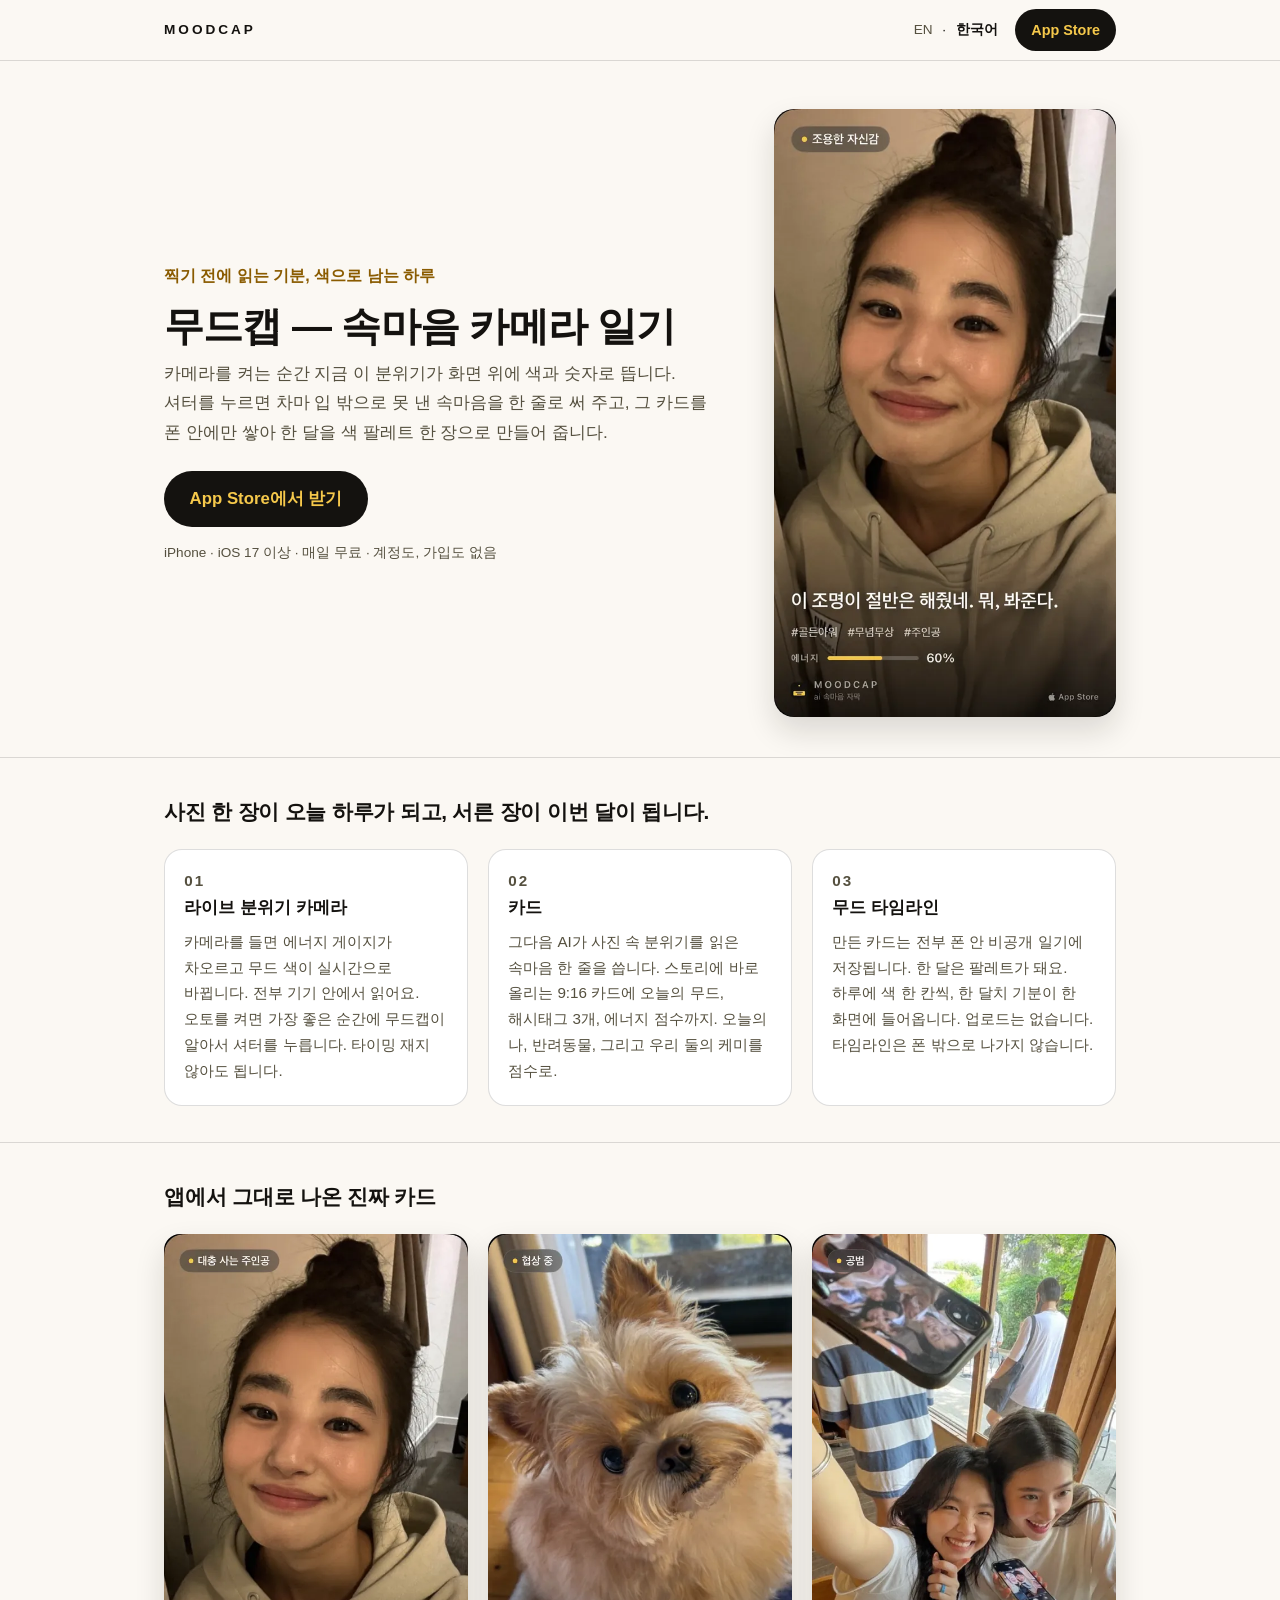
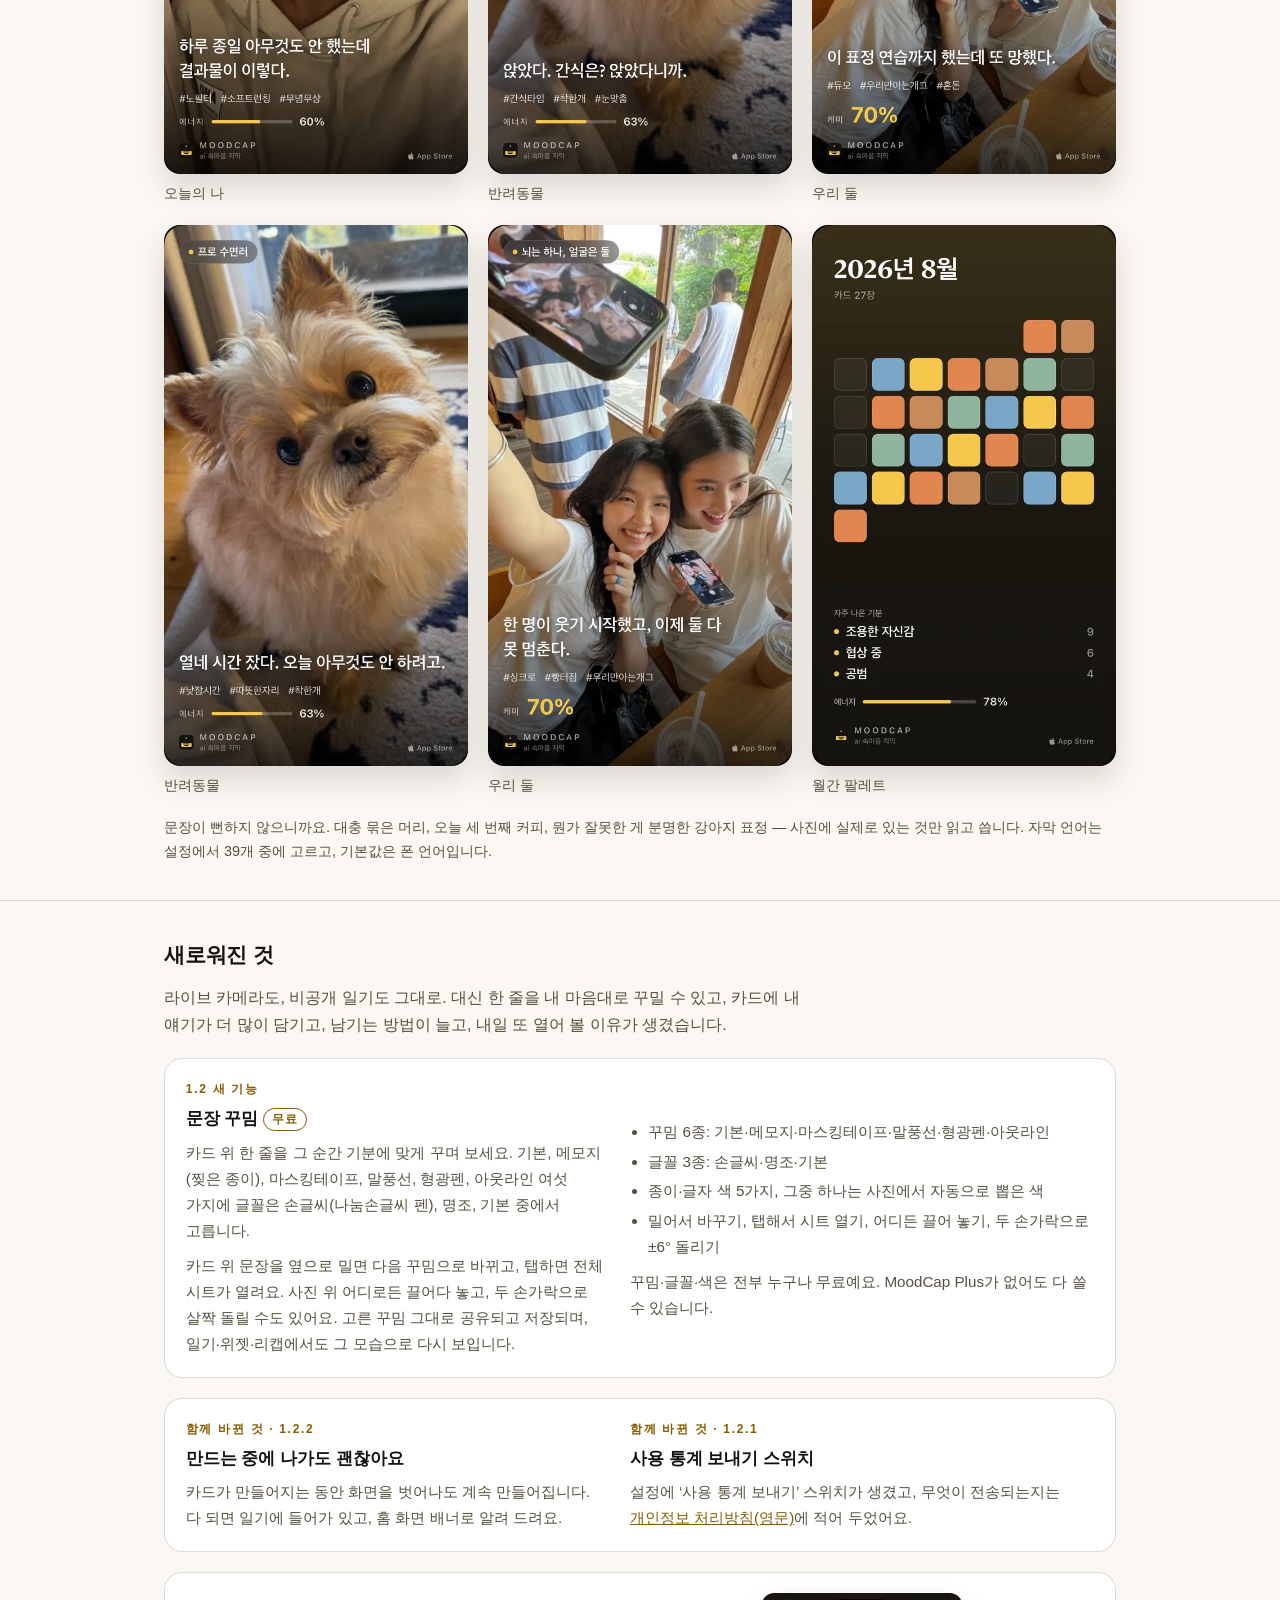
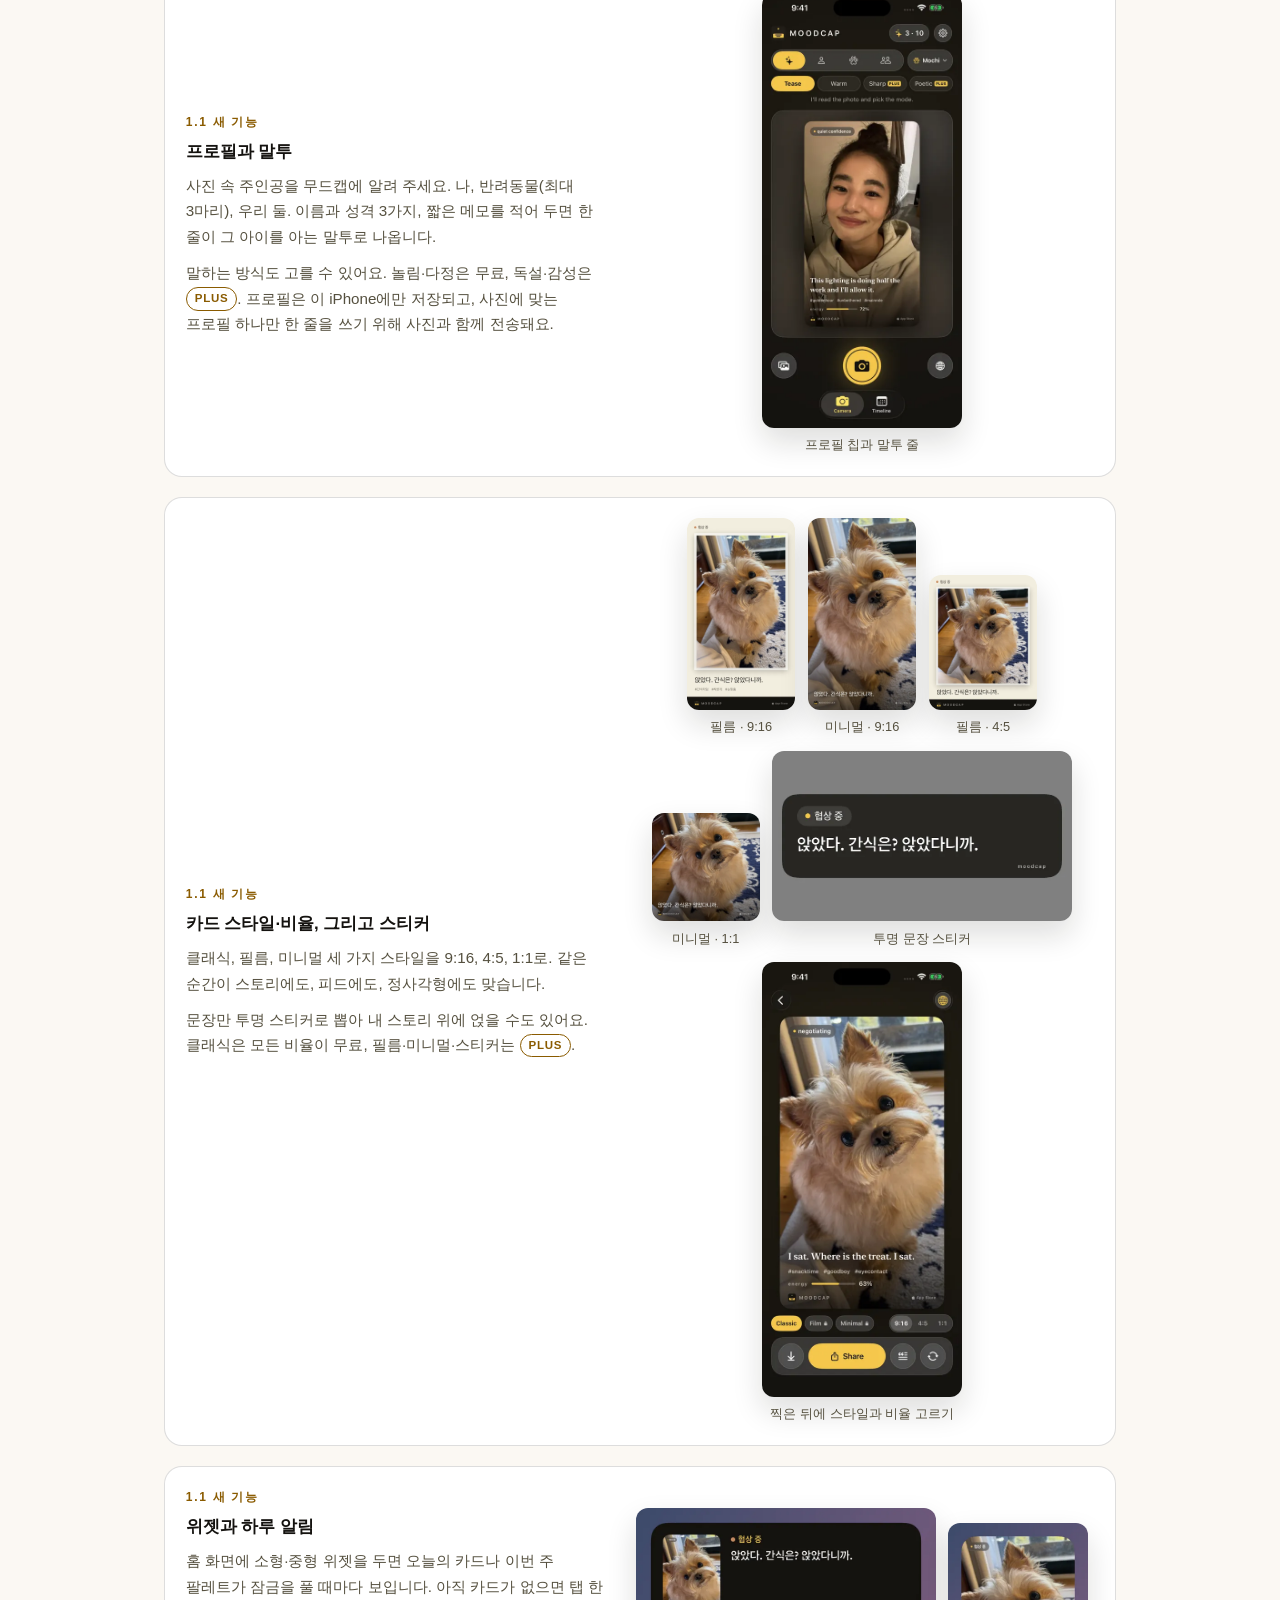
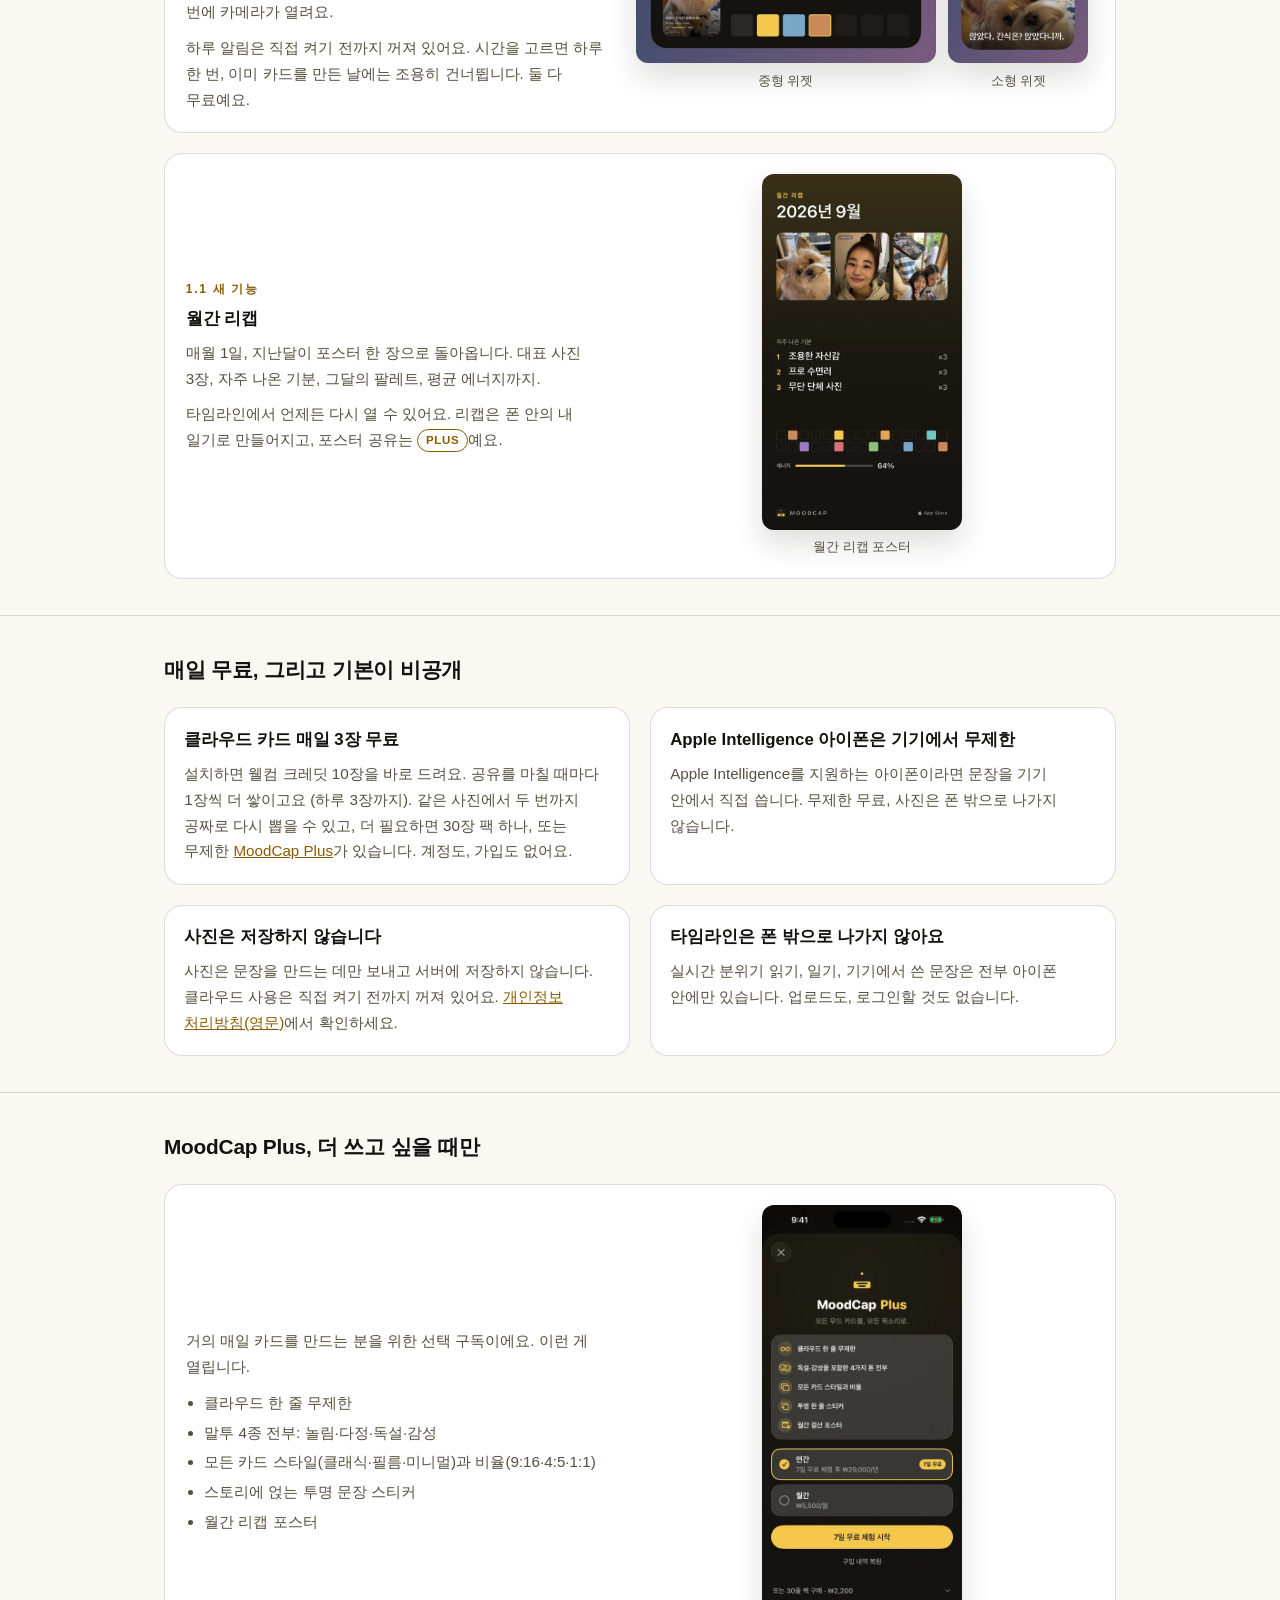
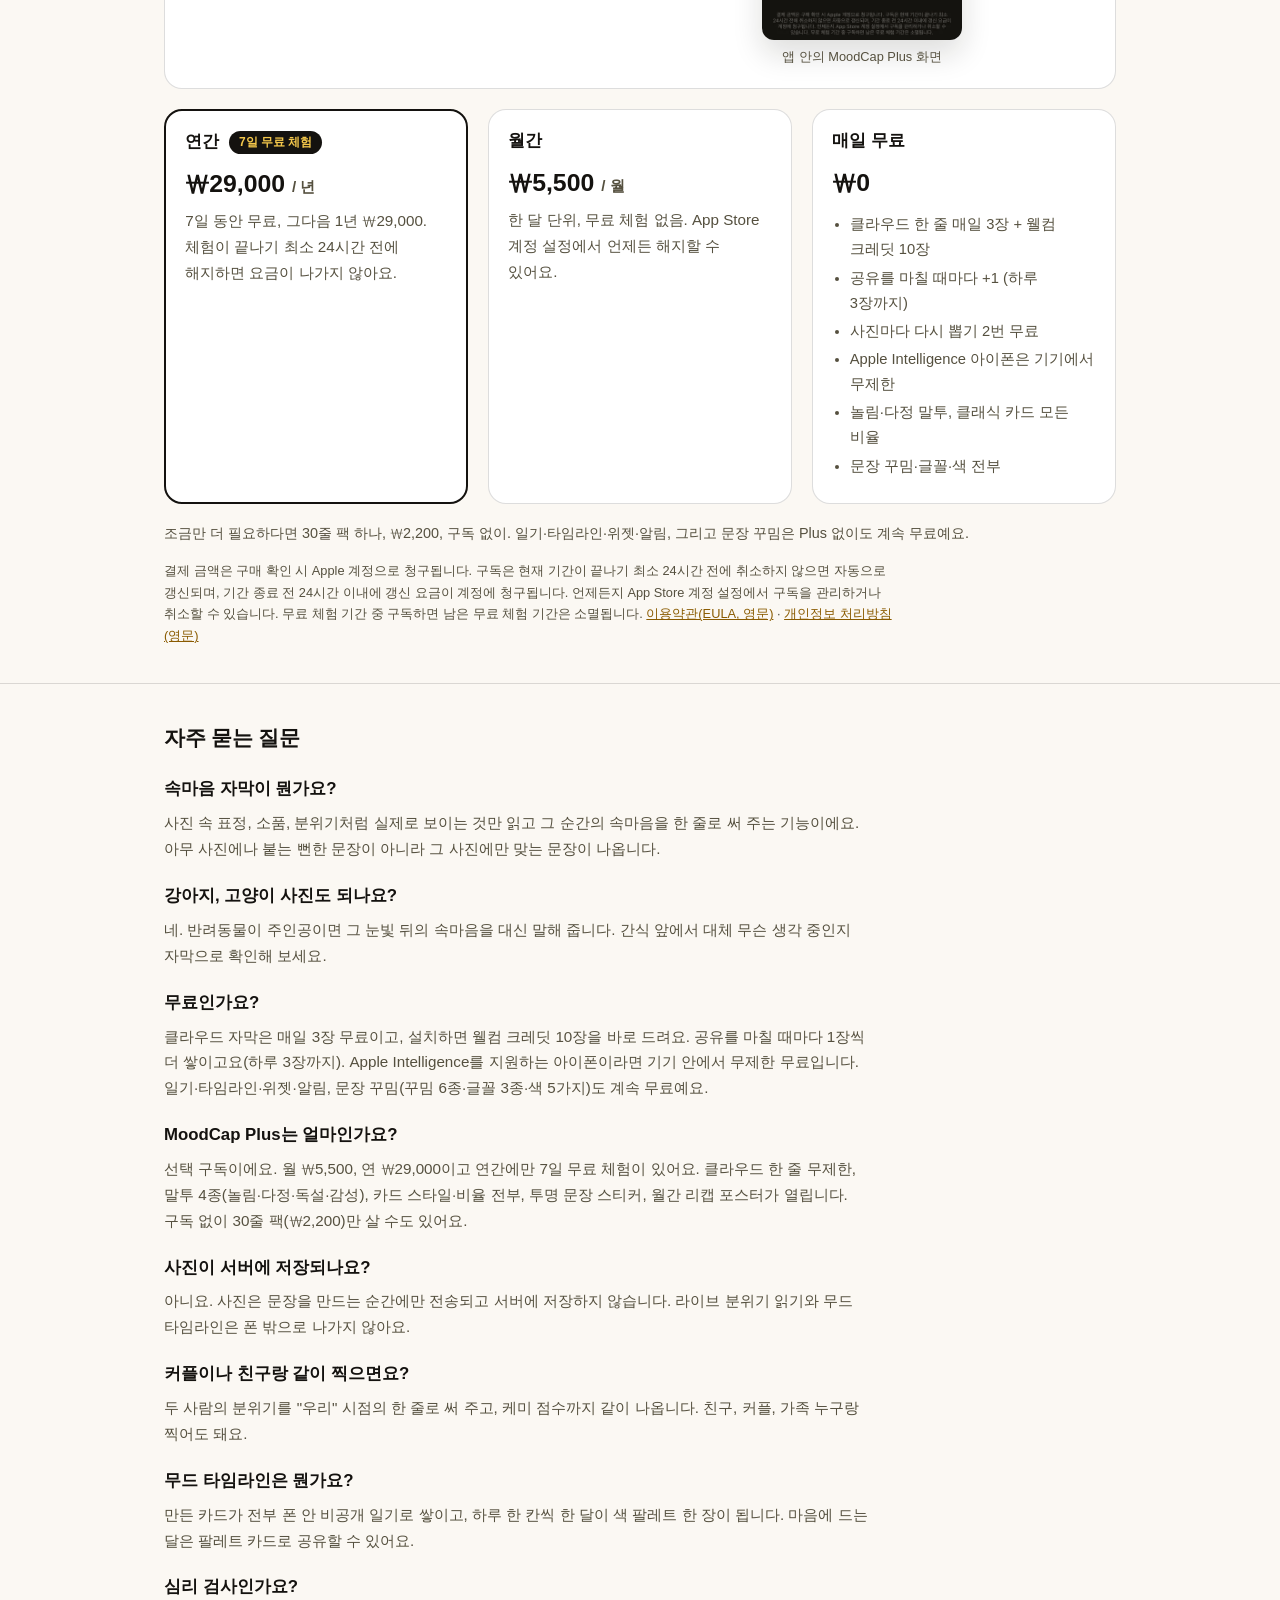
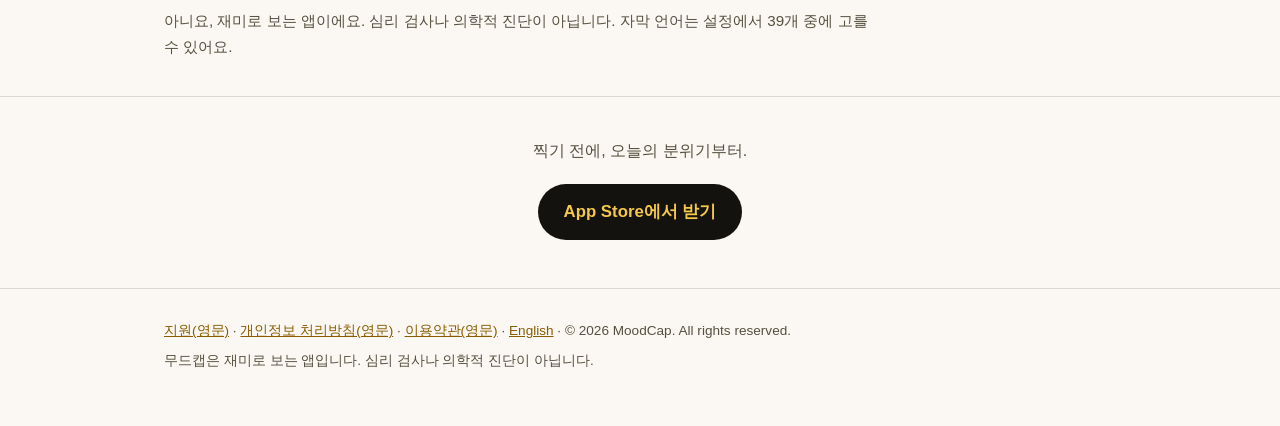
==== commit 39805cfc: "Site: 1.2 caption looks (all free), 1.2.1 usage-statistics switch, 1.2.2 background completion Co-Au" ====
--- a/ko/index.html
+++ b/ko/index.html
@@ -187,6 +187,11 @@
   }
   .feature p { color: var(--dim); margin: 0 0 0.6rem; font-size: 0.95rem; }
   .feature p:last-child { margin-bottom: 0; }
+  .feature .step { color: var(--accent); margin: 0 0 0.35rem; font-size: 0.75rem; }
+  .feature .perks { font-size: 0.95rem; margin-bottom: 0.6rem; }
+  @media (prefers-color-scheme: light) {
+    .feature .step { color: var(--link); }
+  }
   .tag {
     display: inline-block;
     font-size: 0.72rem;
@@ -326,7 +331,7 @@
           "name": "무료인가요?",
           "acceptedAnswer": {
             "@type": "Answer",
-            "text": "클라우드 자막은 매일 3장 무료이고, 설치하면 웰컴 크레딧 10장을 바로 드려요. 공유를 마칠 때마다 1장씩 더 쌓이고요(하루 3장까지). Apple Intelligence를 지원하는 아이폰이라면 기기 안에서 무제한 무료입니다. 일기·타임라인·위젯·알림도 계속 무료예요."
+            "text": "클라우드 자막은 매일 3장 무료이고, 설치하면 웰컴 크레딧 10장을 바로 드려요. 공유를 마칠 때마다 1장씩 더 쌓이고요(하루 3장까지). Apple Intelligence를 지원하는 아이폰이라면 기기 안에서 무제한 무료입니다. 일기·타임라인·위젯·알림, 문장 꾸밈(꾸밈 6종·글꼴 3종·색 5가지)도 계속 무료예요."
           }
         },
         {
@@ -502,13 +507,52 @@
 
   <section id="new">
     <div class="wrap">
-      <h2>1.1 새 기능</h2>
-      <p class="intro">라이브 카메라도, 비공개 일기도 그대로. 대신 카드에 내 얘기가 더 많이 담기고,
-        남기는 방법이 늘고, 내일 또 열어 볼 이유가 생겼습니다.</p>
+      <h2>새로워진 것</h2>
+      <p class="intro">라이브 카메라도, 비공개 일기도 그대로. 대신 한 줄을 내 마음대로 꾸밀 수 있고,
+        카드에 내 얘기가 더 많이 담기고, 남기는 방법이 늘고, 내일 또 열어 볼 이유가 생겼습니다.</p>
       <div class="new">
 
         <article class="feature">
           <div>
+            <p class="step">1.2 새 기능</p>
+            <h3>문장 꾸밈 <span class="tag">무료</span></h3>
+            <p>카드 위 한 줄을 그 순간 기분에 맞게 꾸며 보세요. 기본, 메모지(찢은 종이),
+              마스킹테이프, 말풍선, 형광펜, 아웃라인 여섯 가지에 글꼴은 손글씨(나눔손글씨 펜),
+              명조, 기본 중에서 고릅니다.</p>
+            <p>카드 위 문장을 옆으로 밀면 다음 꾸밈으로 바뀌고, 탭하면 전체 시트가 열려요.
+              사진 위 어디로든 끌어다 놓고, 두 손가락으로 살짝 돌릴 수도 있어요. 고른 꾸밈 그대로
+              공유되고 저장되며, 일기·위젯·리캡에서도 그 모습으로 다시 보입니다.</p>
+          </div>
+          <div>
+            <ul class="perks">
+              <li>꾸밈 6종: 기본·메모지·마스킹테이프·말풍선·형광펜·아웃라인</li>
+              <li>글꼴 3종: 손글씨·명조·기본</li>
+              <li>종이·글자 색 5가지, 그중 하나는 사진에서 자동으로 뽑은 색</li>
+              <li>밀어서 바꾸기, 탭해서 시트 열기, 어디든 끌어 놓기, 두 손가락으로 ±6° 돌리기</li>
+            </ul>
+            <p>꾸밈·글꼴·색은 전부 누구나 무료예요. MoodCap Plus가 없어도 다 쓸 수 있습니다.</p>
+          </div>
+        </article>
+
+        <article class="feature">
+          <div>
+            <p class="step">함께 바뀐 것 &middot; 1.2.2</p>
+            <h3>만드는 중에 나가도 괜찮아요</h3>
+            <p>카드가 만들어지는 동안 화면을 벗어나도 계속 만들어집니다. 다 되면 일기에
+              들어가 있고, 홈 화면 배너로 알려 드려요.</p>
+          </div>
+          <div>
+            <p class="step">함께 바뀐 것 &middot; 1.2.1</p>
+            <h3>사용 통계 보내기 스위치</h3>
+            <p>설정에 &lsquo;사용 통계 보내기&rsquo; 스위치가 생겼고, 무엇이 전송되는지는
+              <a href="../privacy.html" lang="en" hreflang="en">개인정보 처리방침(영문)</a>에
+              적어 두었어요.</p>
+          </div>
+        </article>
+
+        <article class="feature">
+          <div>
+            <p class="step">1.1 새 기능</p>
             <h3>프로필과 말투</h3>
             <p>사진 속 주인공을 무드캡에 알려 주세요. 나, 반려동물(최대 3마리), 우리 둘.
               이름과 성격 3가지, 짧은 메모를 적어 두면 한 줄이 그 아이를 아는 말투로 나옵니다.</p>
@@ -530,6 +574,7 @@
 
         <article class="feature">
           <div>
+            <p class="step">1.1 새 기능</p>
             <h3>카드 스타일·비율, 그리고 스티커</h3>
             <p>클래식, 필름, 미니멀 세 가지 스타일을 9:16, 4:5, 1:1로. 같은 순간이 스토리에도,
               피드에도, 정사각형에도 맞습니다.</p>
@@ -590,6 +635,7 @@
 
         <article class="feature">
           <div>
+            <p class="step">1.1 새 기능</p>
             <h3>위젯과 하루 알림</h3>
             <p>홈 화면에 소형·중형 위젯을 두면 오늘의 카드나 이번 주 팔레트가 잠금을 풀 때마다
               보입니다. 아직 카드가 없으면 탭 한 번에 카메라가 열려요.</p>
@@ -618,6 +664,7 @@
 
         <article class="feature">
           <div>
+            <p class="step">1.1 새 기능</p>
             <h3>월간 리캡</h3>
             <p>매월 1일, 지난달이 포스터 한 장으로 돌아옵니다. 대표 사진 3장, 자주 나온 기분,
               그달의 팔레트, 평균 에너지까지.</p>
@@ -717,11 +764,12 @@
             <li>사진마다 다시 뽑기 2번 무료</li>
             <li>Apple Intelligence 아이폰은 기기에서 무제한</li>
             <li>놀림·다정 말투, 클래식 카드 모든 비율</li>
+            <li>문장 꾸밈·글꼴·색 전부</li>
           </ul>
         </div>
       </div>
       <p class="note">조금만 더 필요하다면 30줄 팩 하나, ₩2,200, 구독 없이.
-        일기·타임라인·위젯·알림은 Plus 없이도 계속 무료예요.</p>
+        일기·타임라인·위젯·알림, 그리고 문장 꾸밈은 Plus 없이도 계속 무료예요.</p>
       <p class="fine">결제 금액은 구매 확인 시 Apple 계정으로 청구됩니다. 구독은 현재 기간이 끝나기
         최소 24시간 전에 취소하지 않으면 자동으로 갱신되며, 기간 종료 전 24시간 이내에 갱신 요금이
         계정에 청구됩니다. 언제든지 App Store 계정 설정에서 구독을 관리하거나 취소할 수 있습니다.
@@ -745,7 +793,7 @@
         </article>
         <article>
           <h3>무료인가요?</h3>
-          <p>클라우드 자막은 매일 3장 무료이고, 설치하면 웰컴 크레딧 10장을 바로 드려요. 공유를 마칠 때마다 1장씩 더 쌓이고요(하루 3장까지). Apple Intelligence를 지원하는 아이폰이라면 기기 안에서 무제한 무료입니다. 일기·타임라인·위젯·알림도 계속 무료예요.</p>
+          <p>클라우드 자막은 매일 3장 무료이고, 설치하면 웰컴 크레딧 10장을 바로 드려요. 공유를 마칠 때마다 1장씩 더 쌓이고요(하루 3장까지). Apple Intelligence를 지원하는 아이폰이라면 기기 안에서 무제한 무료입니다. 일기·타임라인·위젯·알림, 문장 꾸밈(꾸밈 6종·글꼴 3종·색 5가지)도 계속 무료예요.</p>
         </article>
         <article>
           <h3>MoodCap Plus는 얼마인가요?</h3>
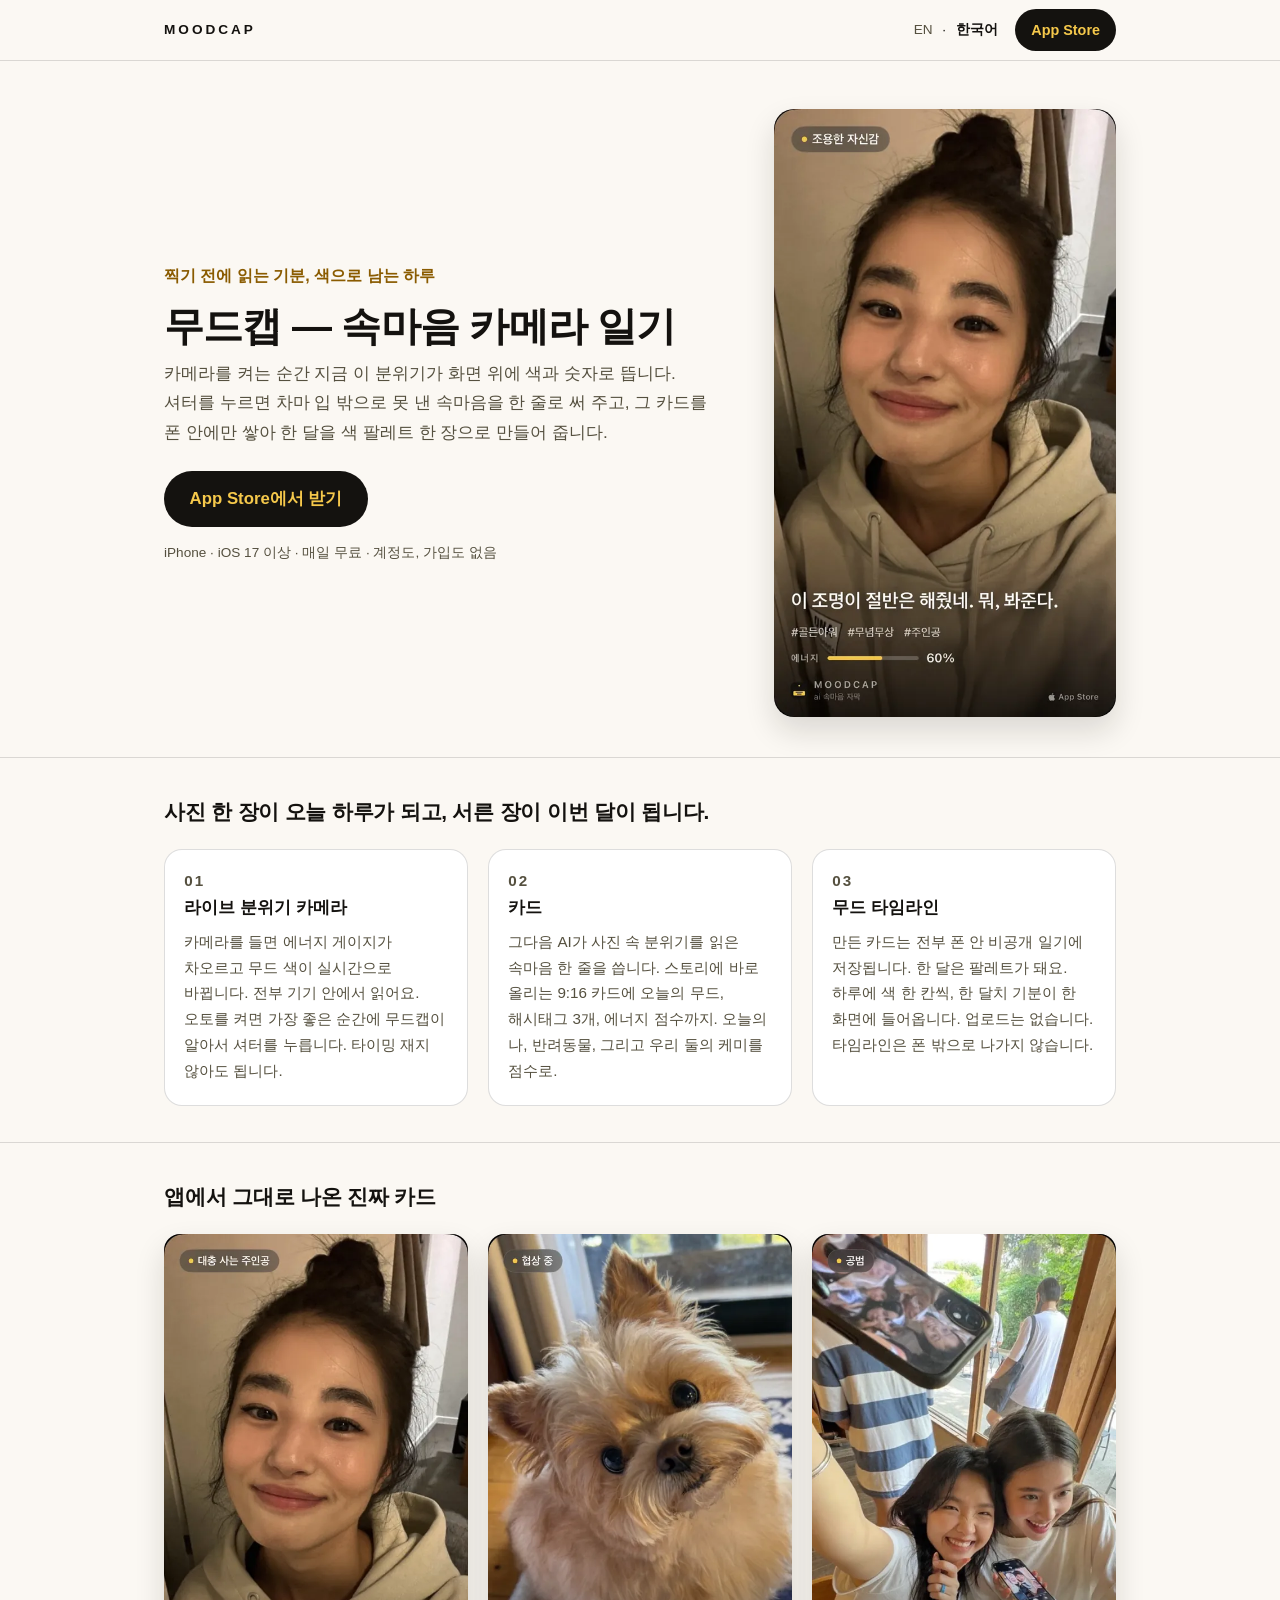
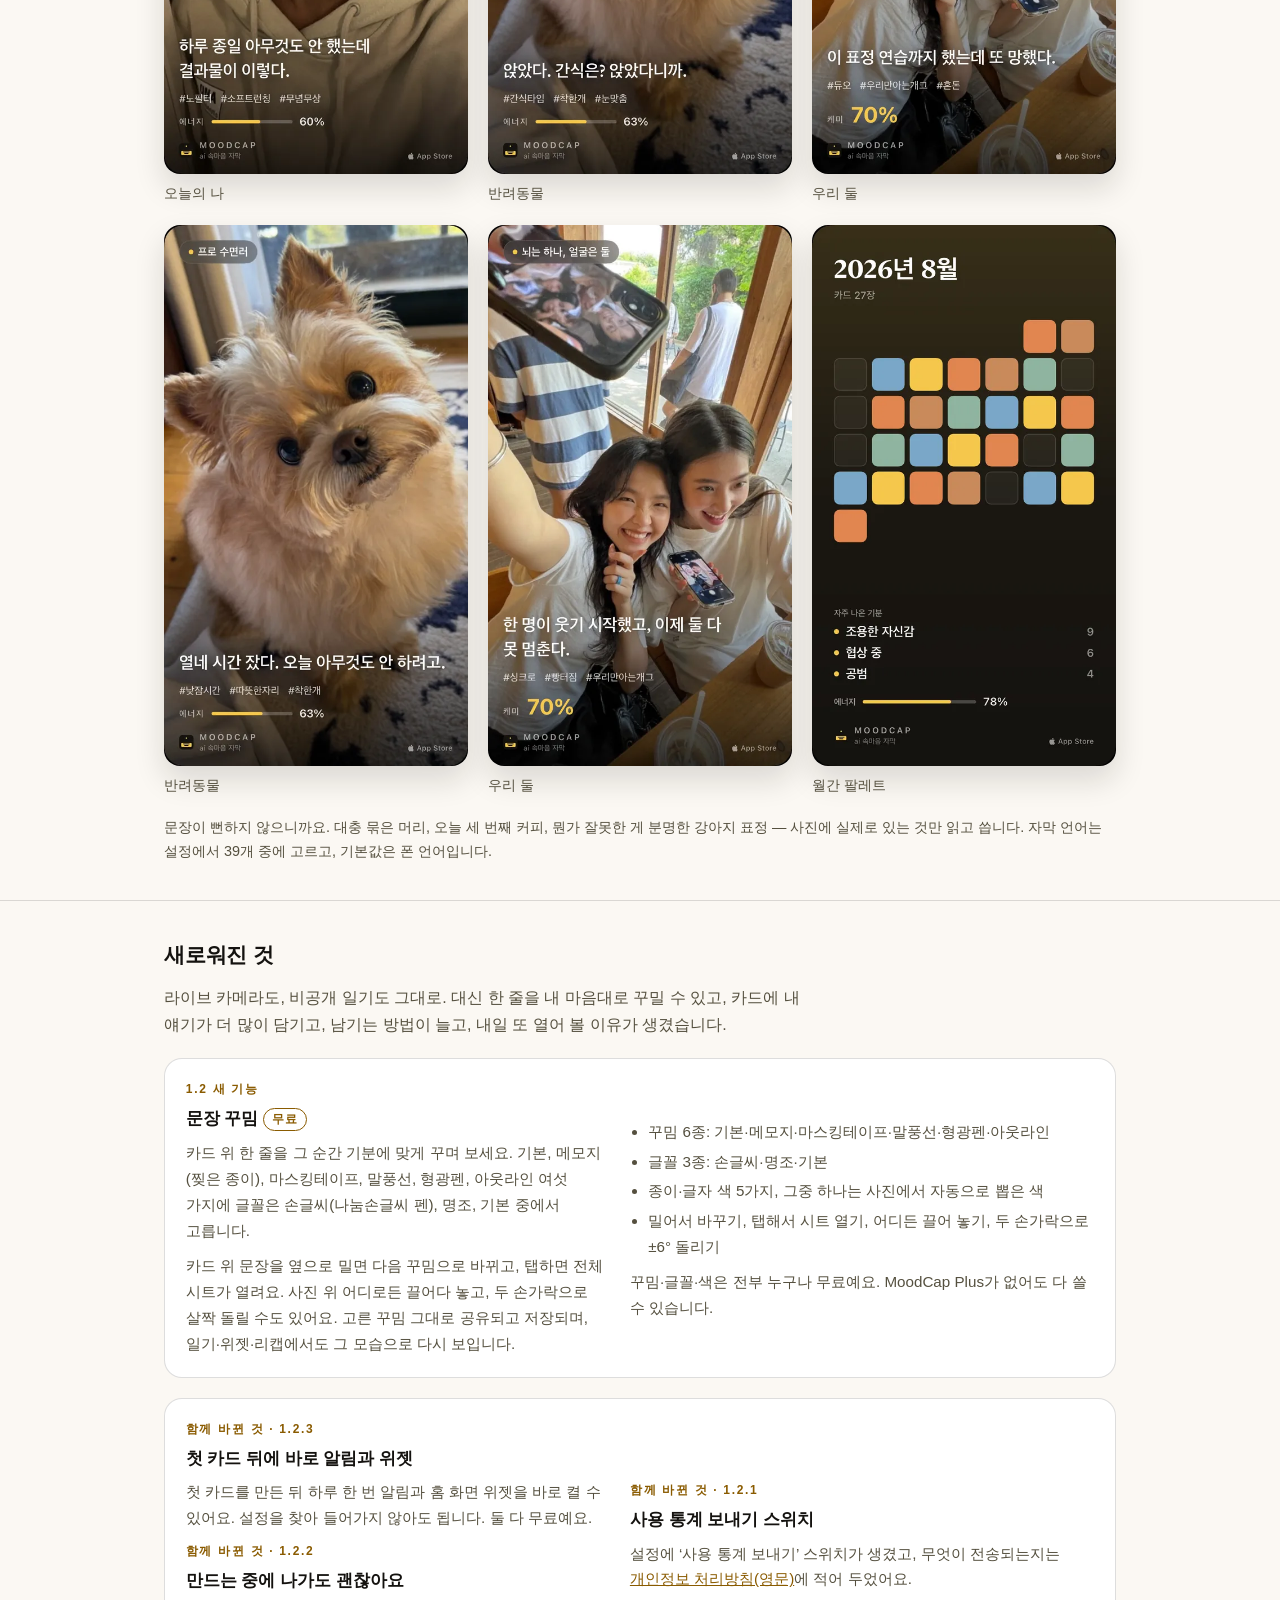
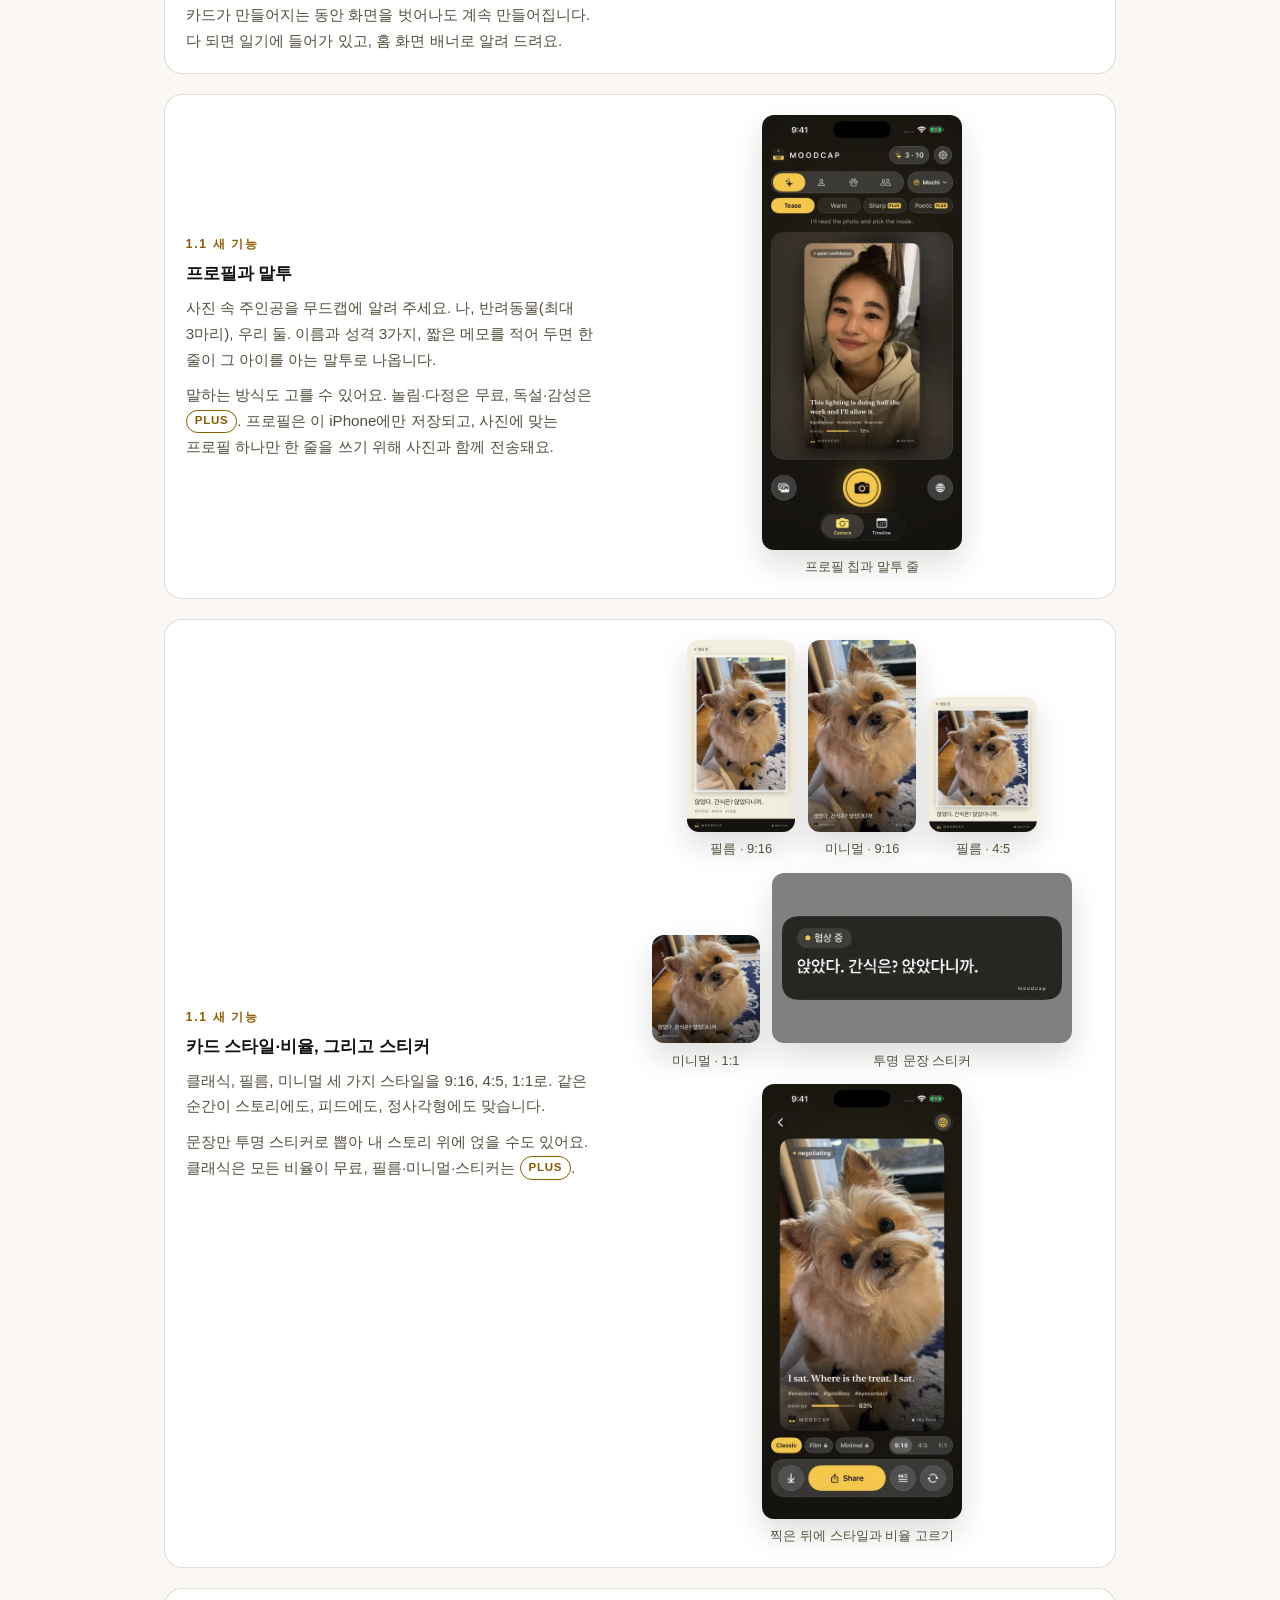
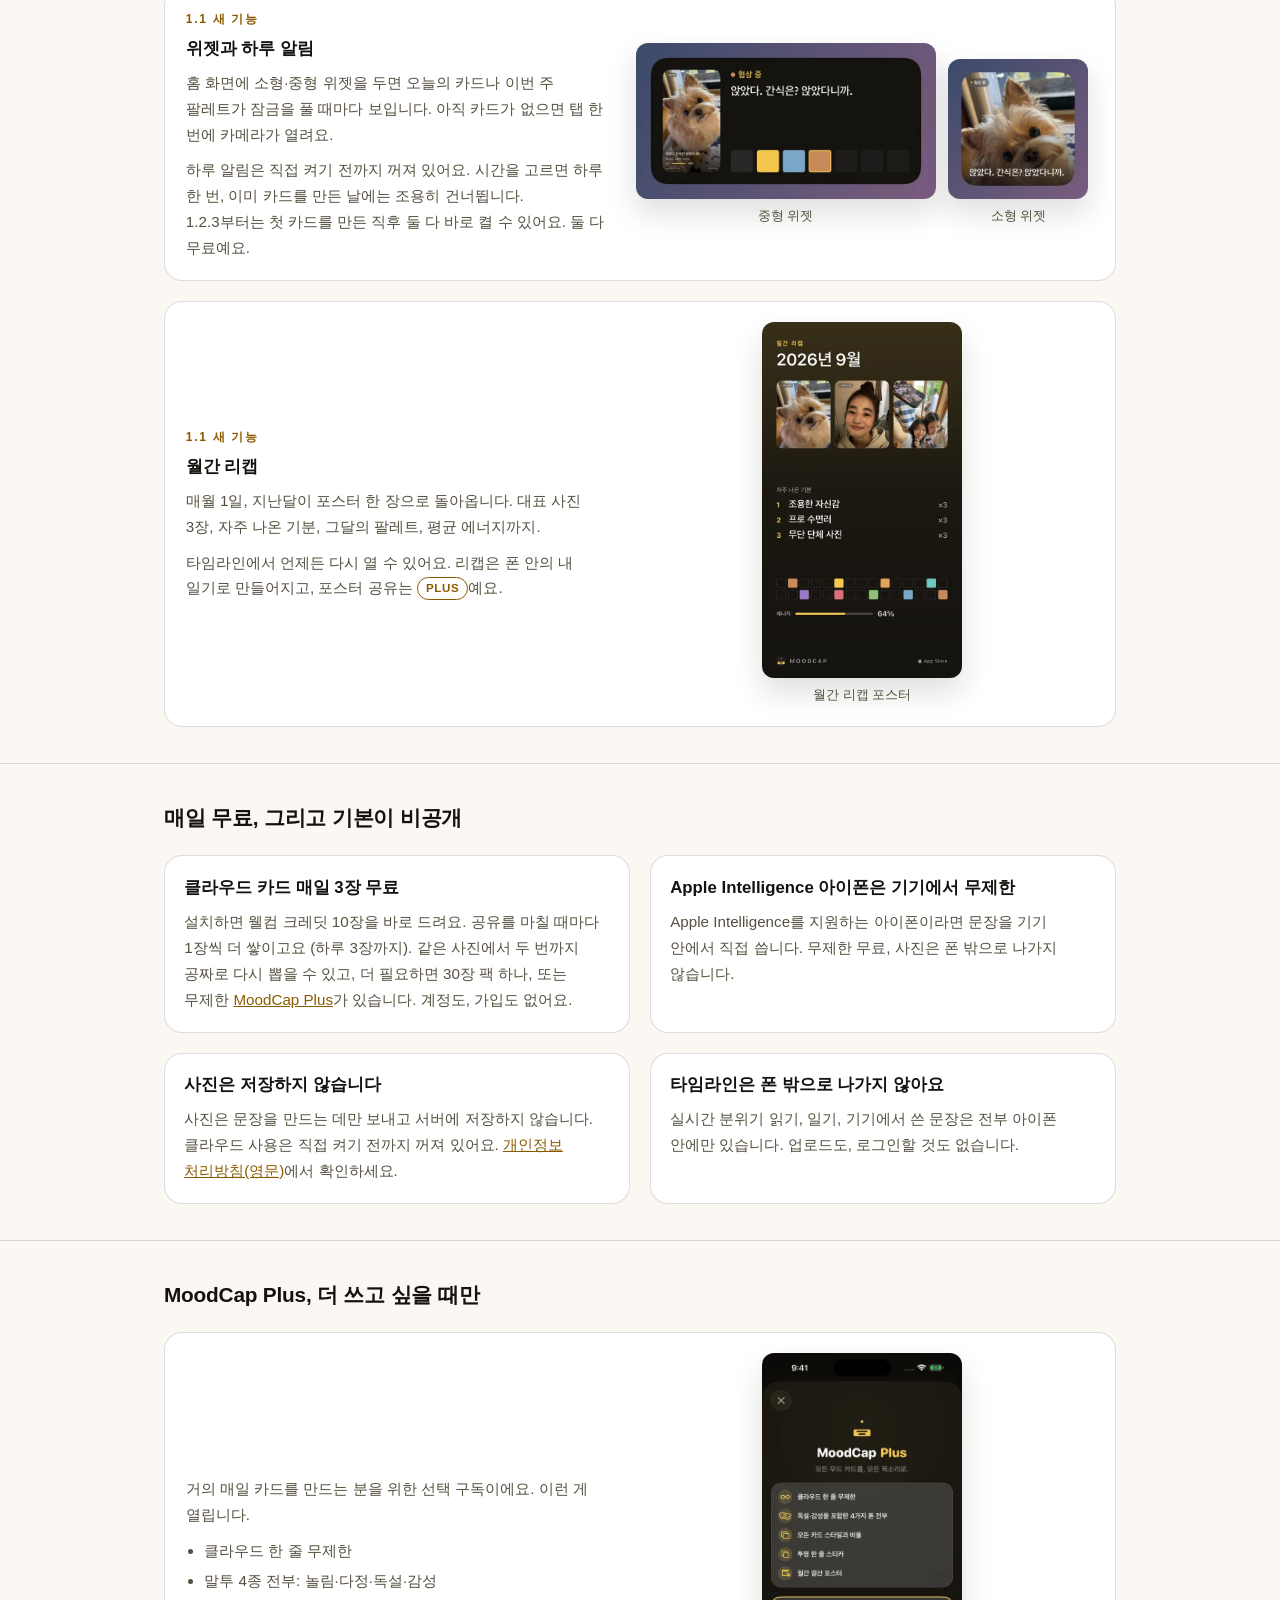
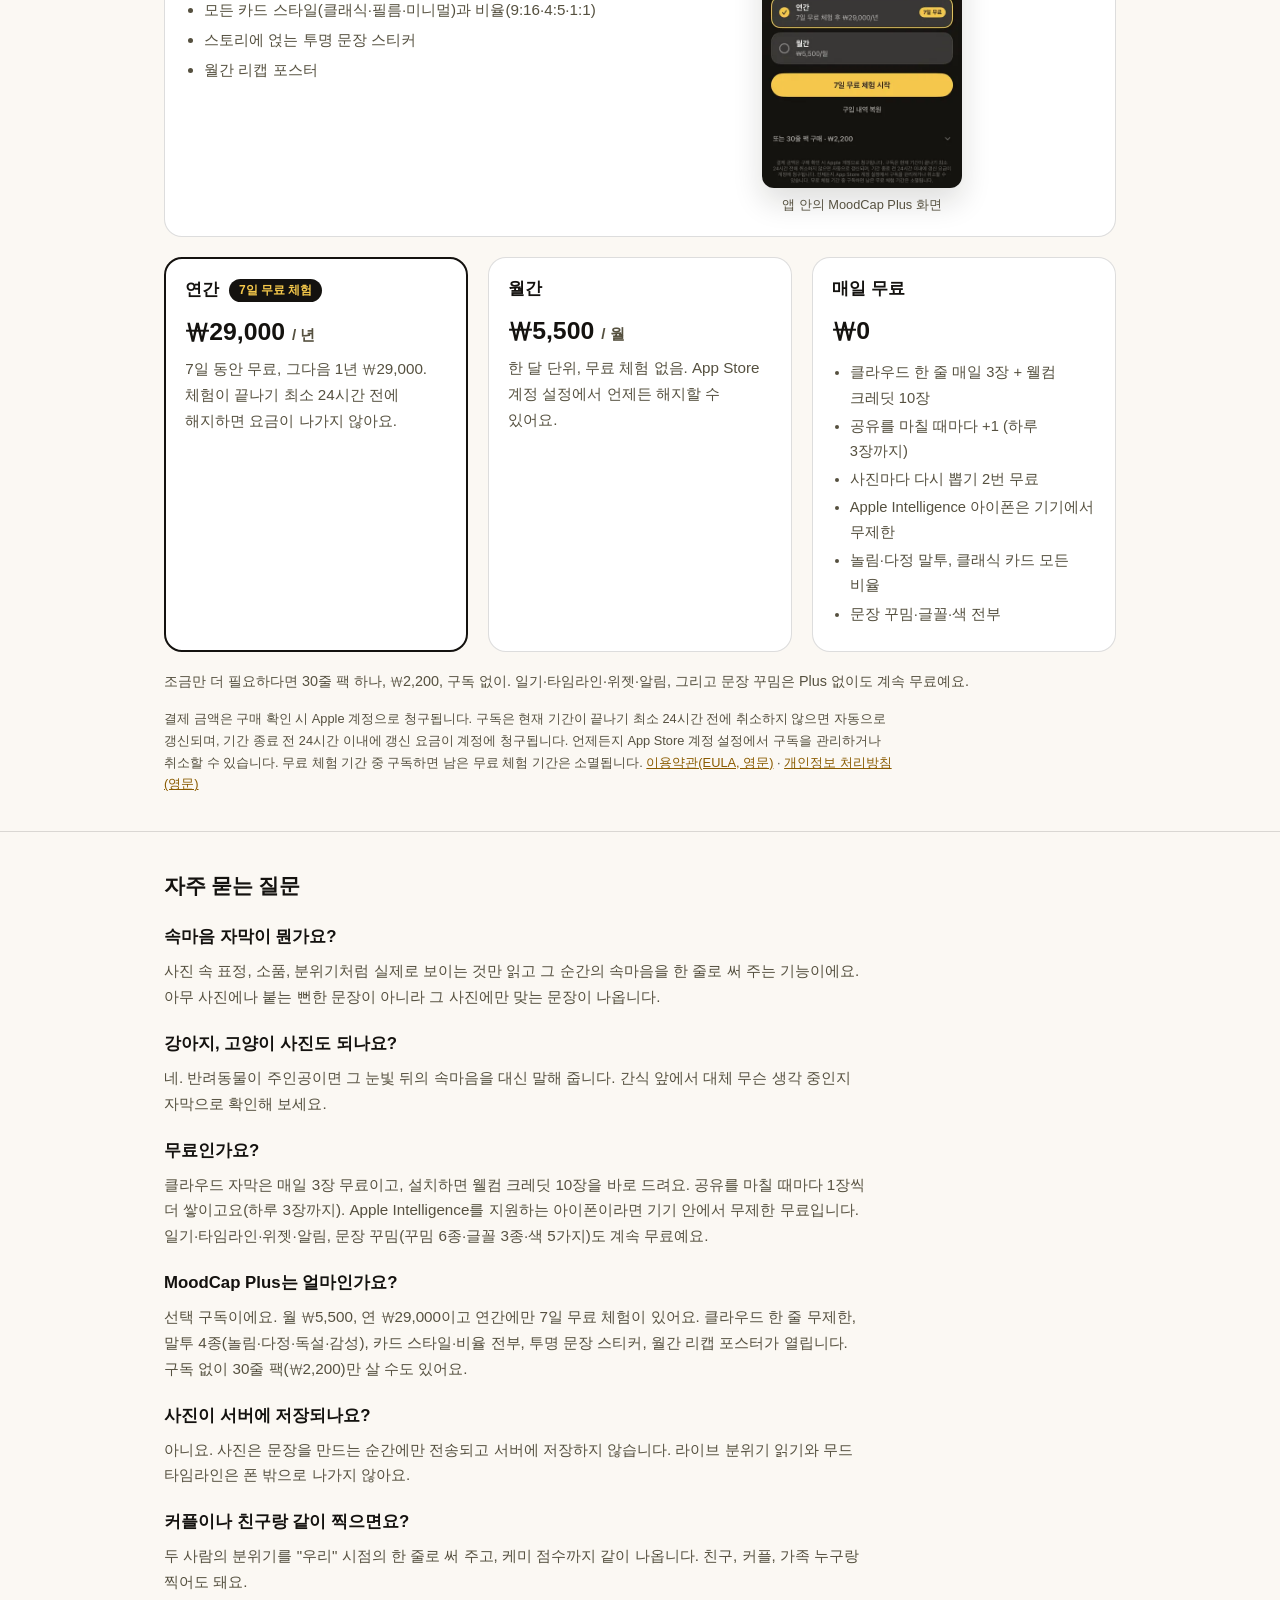
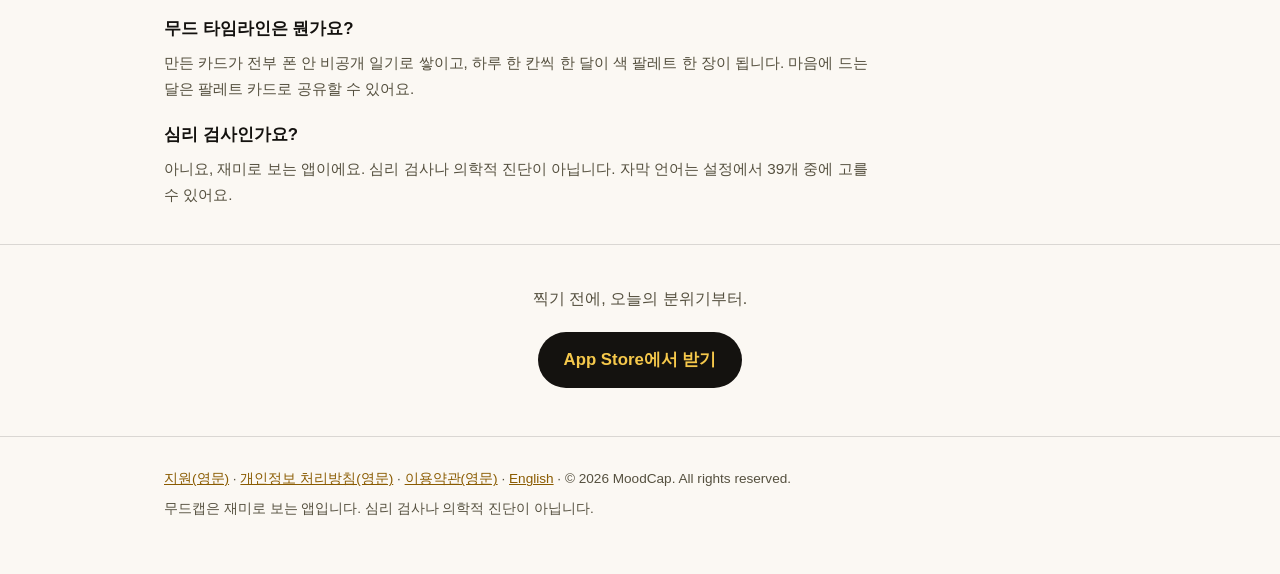
==== commit e5f58120: "Update marketing site to current public App Store release" ====
--- a/ko/index.html
+++ b/ko/index.html
@@ -536,6 +536,10 @@
 
         <article class="feature">
           <div>
+            <p class="step">함께 바뀐 것 &middot; 1.2.3</p>
+            <h3>첫 카드 뒤에 바로 알림과 위젯</h3>
+            <p>첫 카드를 만든 뒤 하루 한 번 알림과 홈 화면 위젯을 바로 켤 수 있어요. 설정을
+              찾아 들어가지 않아도 됩니다. 둘 다 무료예요.</p>
             <p class="step">함께 바뀐 것 &middot; 1.2.2</p>
             <h3>만드는 중에 나가도 괜찮아요</h3>
             <p>카드가 만들어지는 동안 화면을 벗어나도 계속 만들어집니다. 다 되면 일기에
@@ -640,7 +644,7 @@
             <p>홈 화면에 소형·중형 위젯을 두면 오늘의 카드나 이번 주 팔레트가 잠금을 풀 때마다
               보입니다. 아직 카드가 없으면 탭 한 번에 카메라가 열려요.</p>
             <p>하루 알림은 직접 켜기 전까지 꺼져 있어요. 시간을 고르면 하루 한 번, 이미 카드를
-              만든 날에는 조용히 건너뜁니다. 둘 다 무료예요.</p>
+              만든 날에는 조용히 건너뜁니다. 1.2.3부터는 첫 카드를 만든 직후 둘 다 바로 켤 수 있어요. 둘 다 무료예요.</p>
           </div>
           <div class="shots">
             <figure class="s-wide">
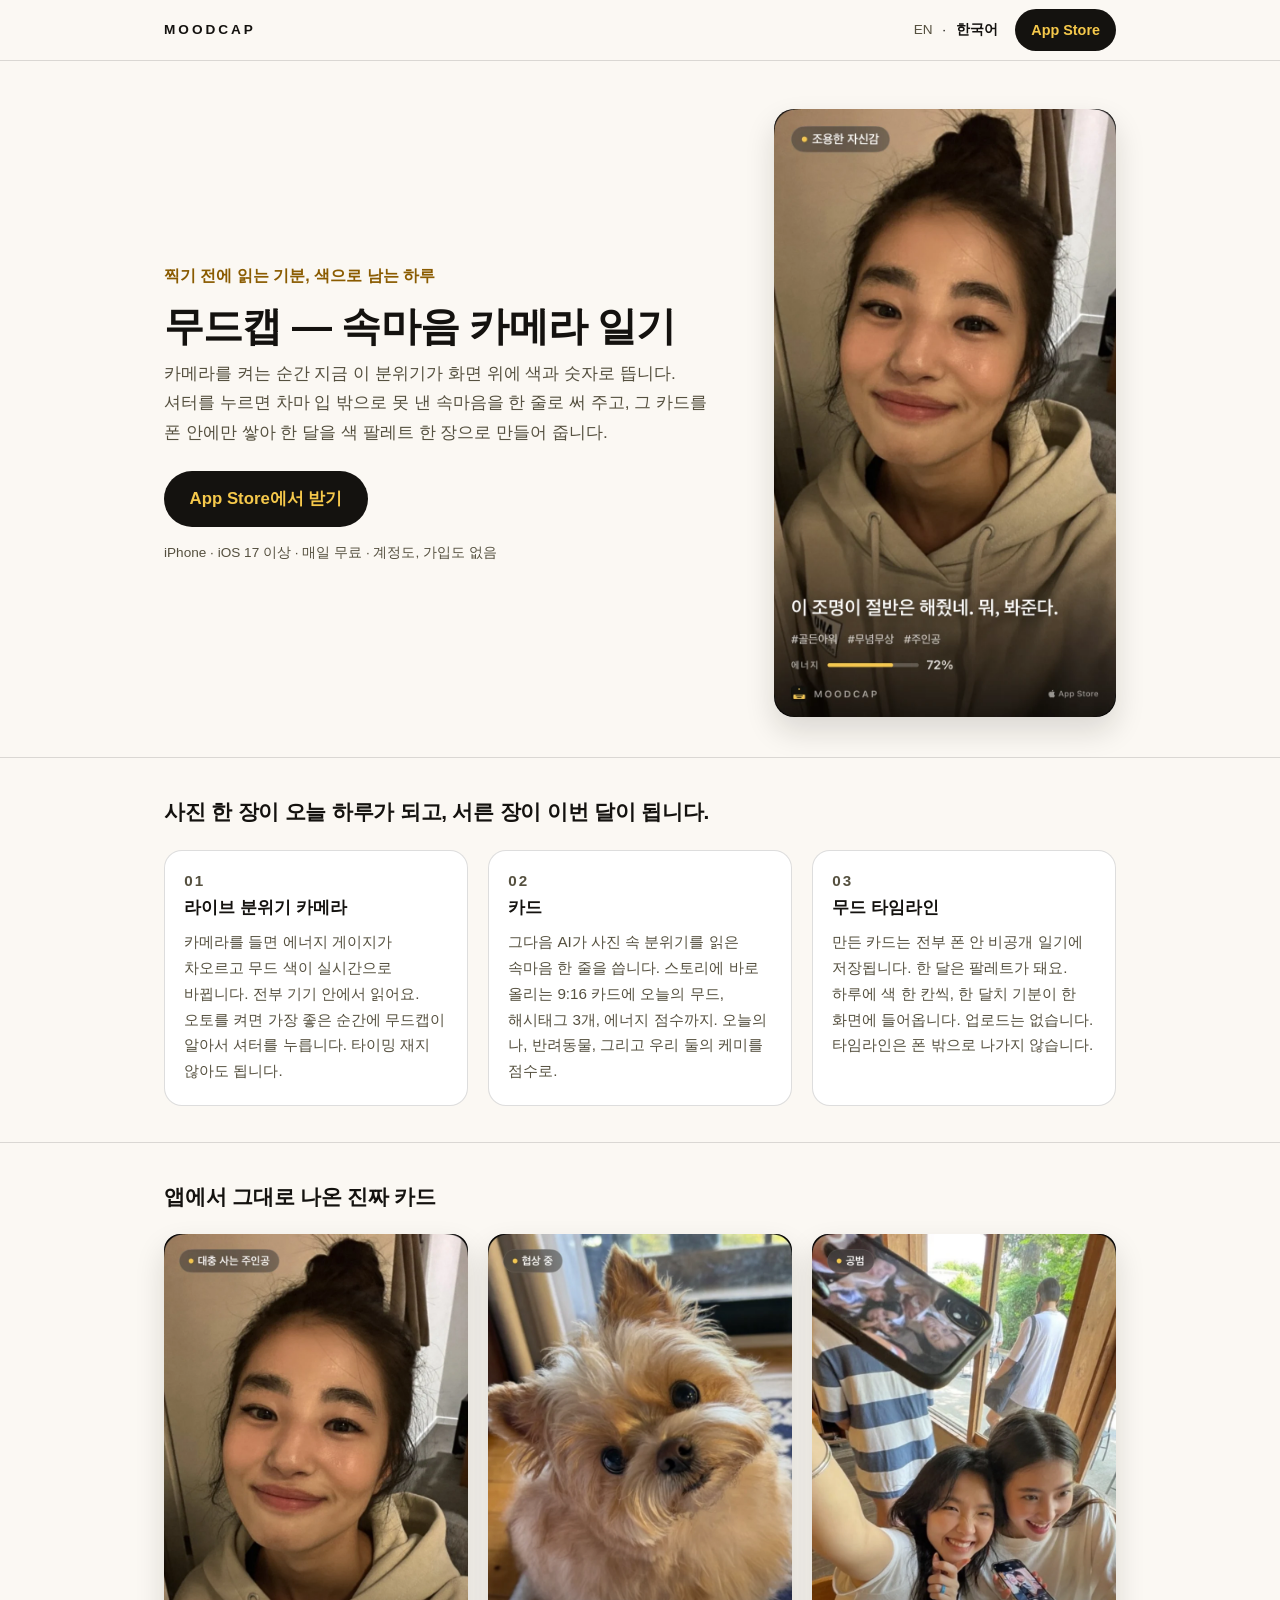
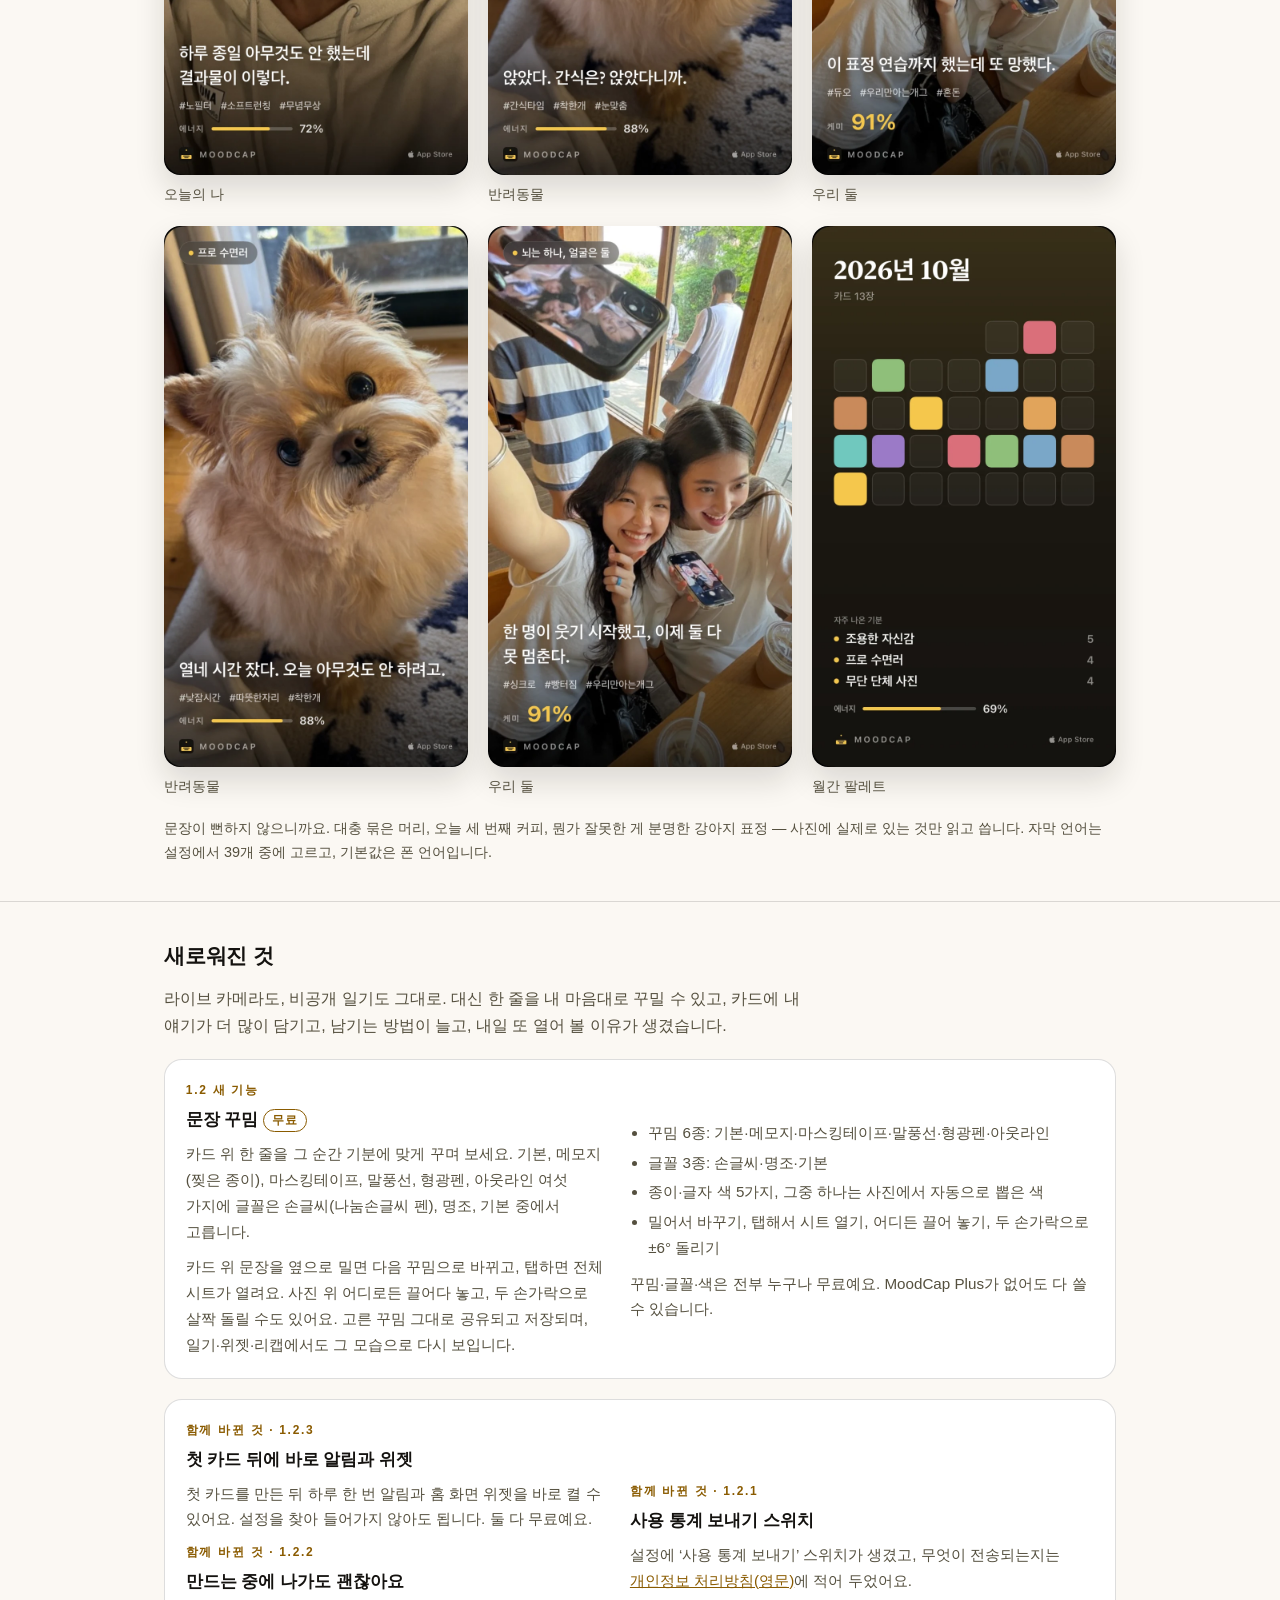
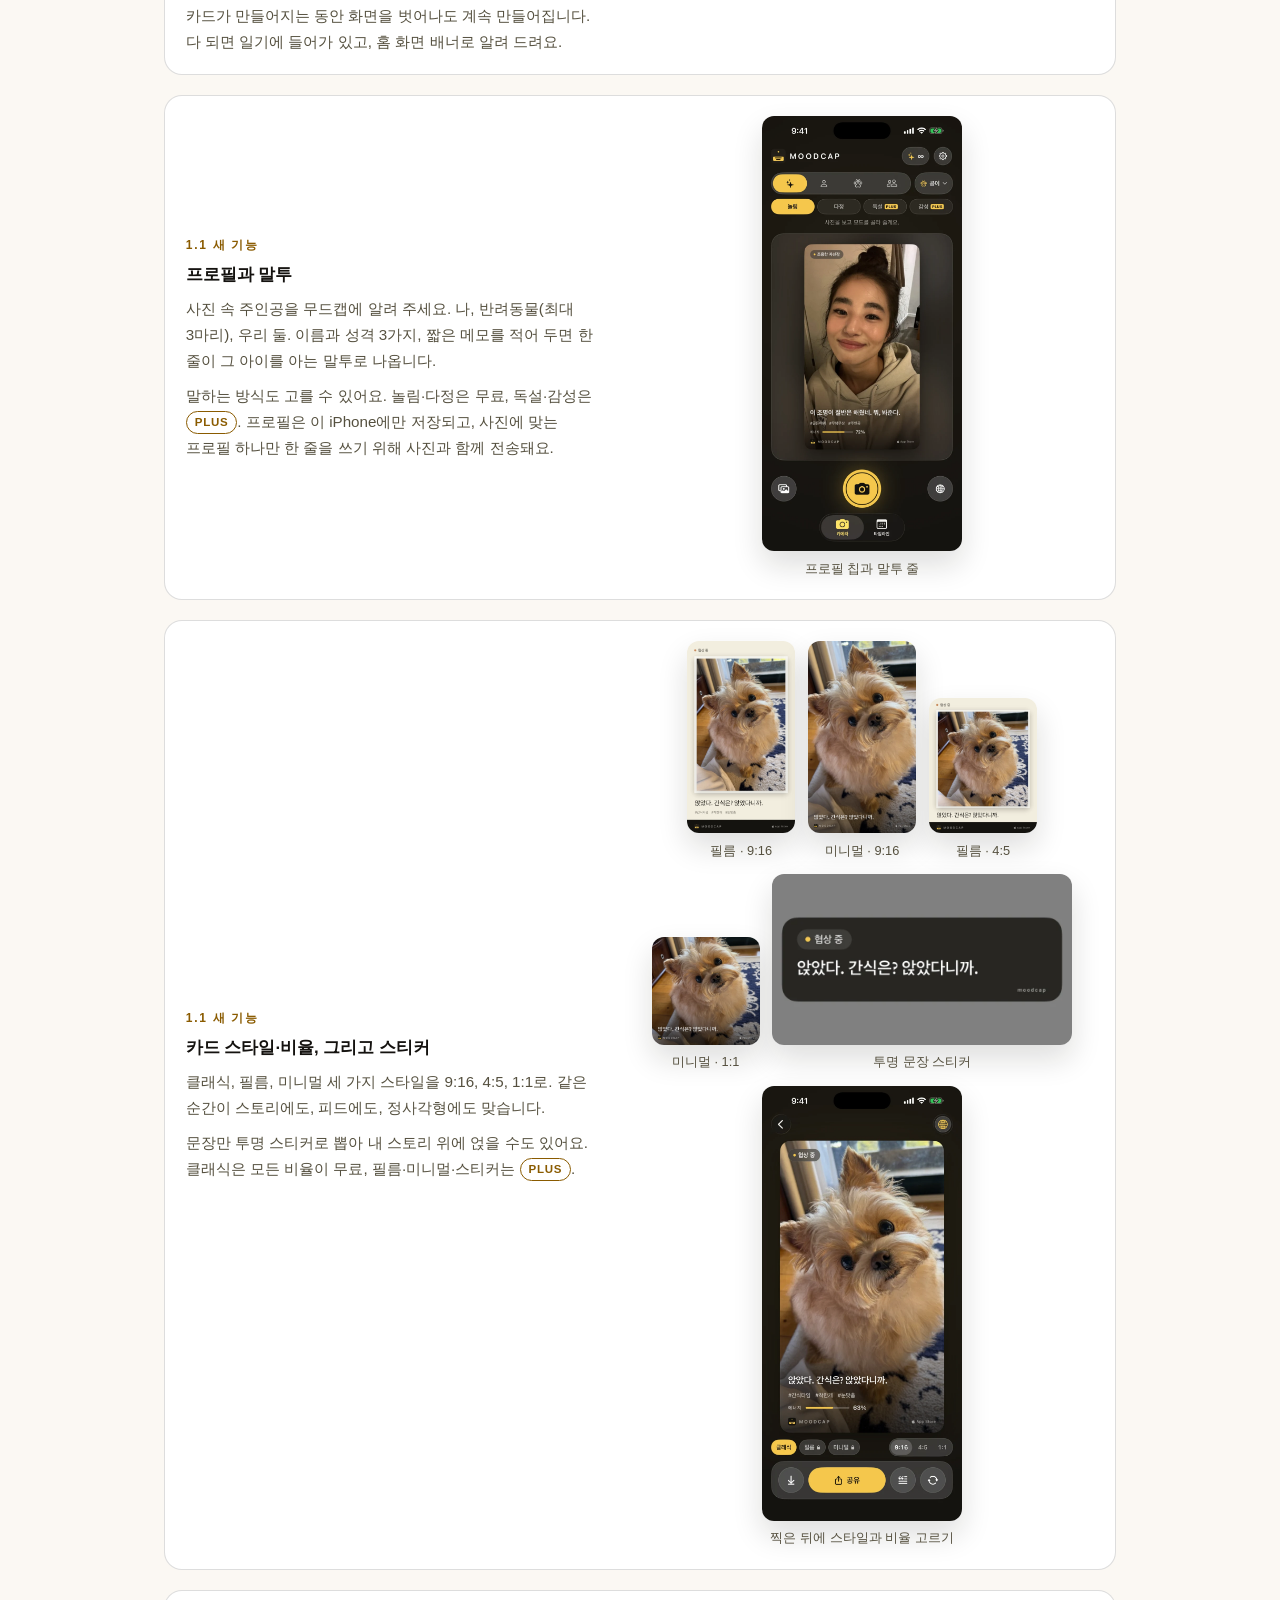
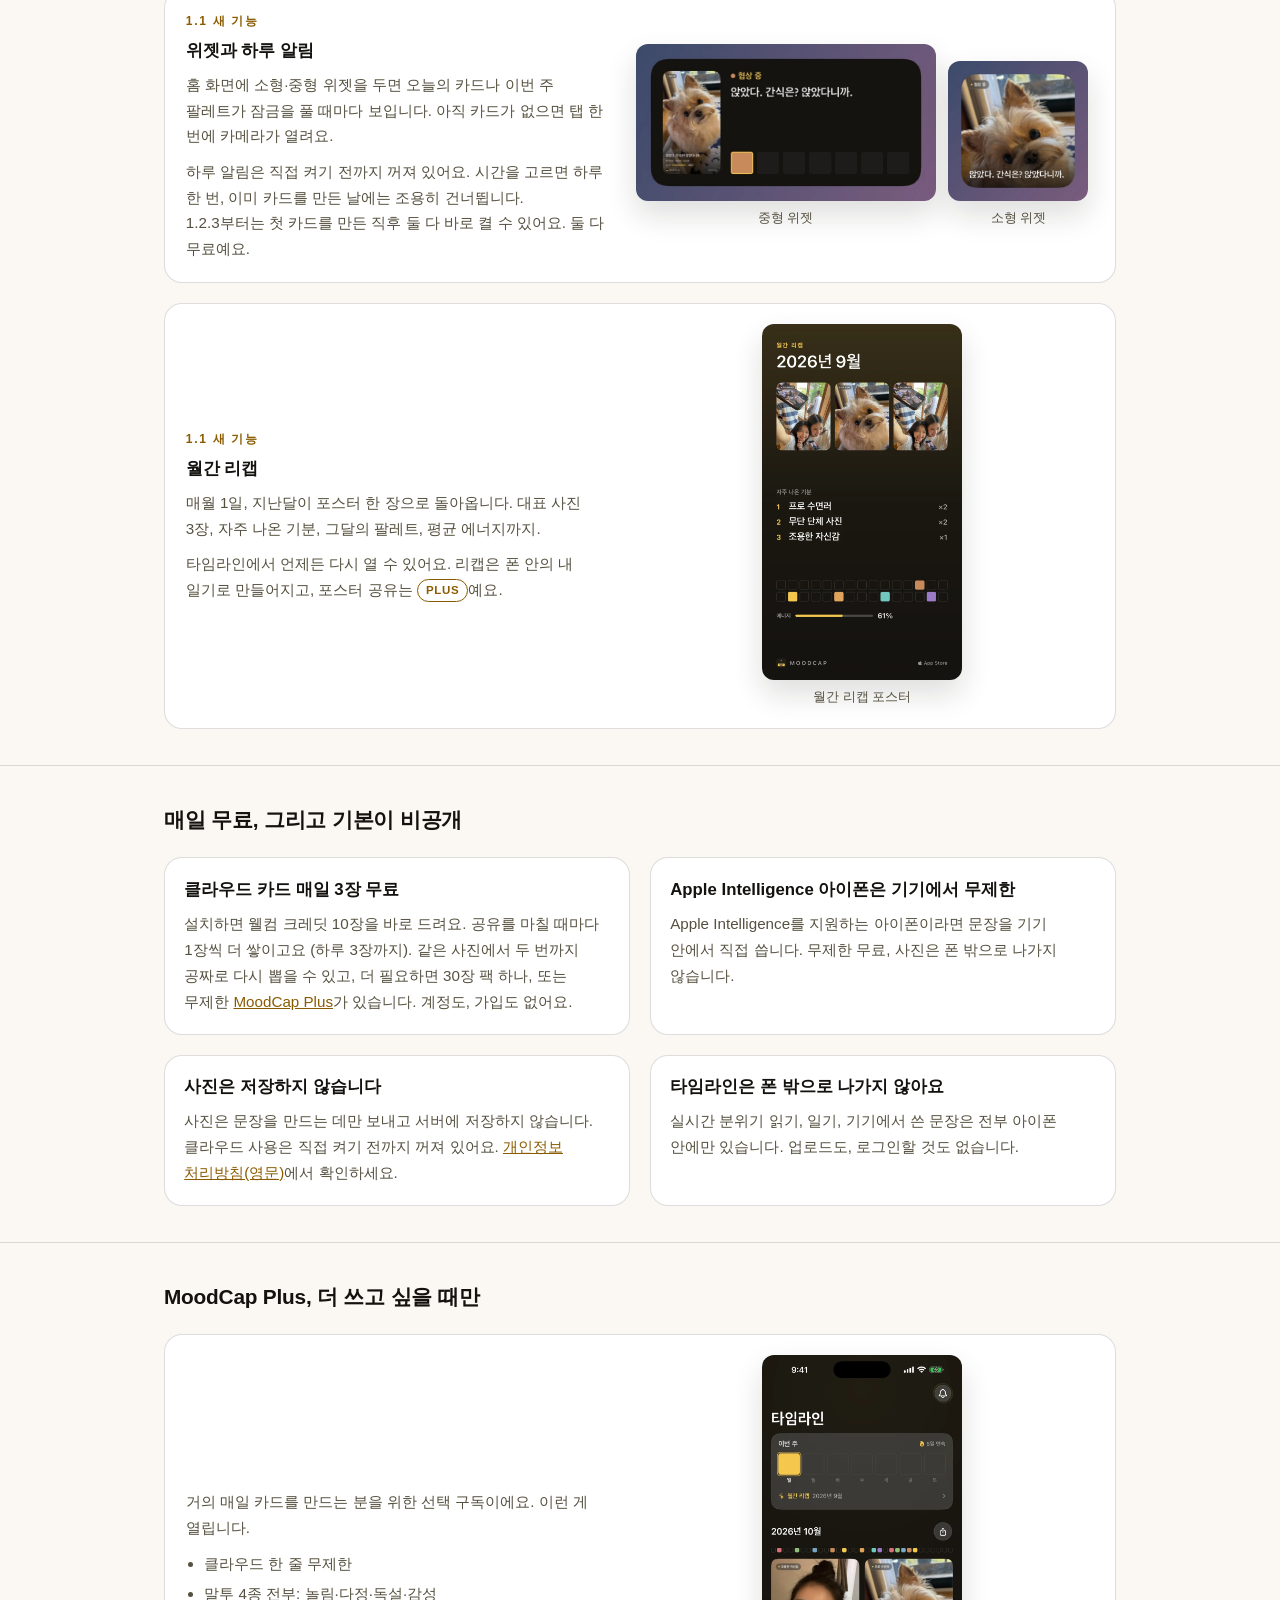
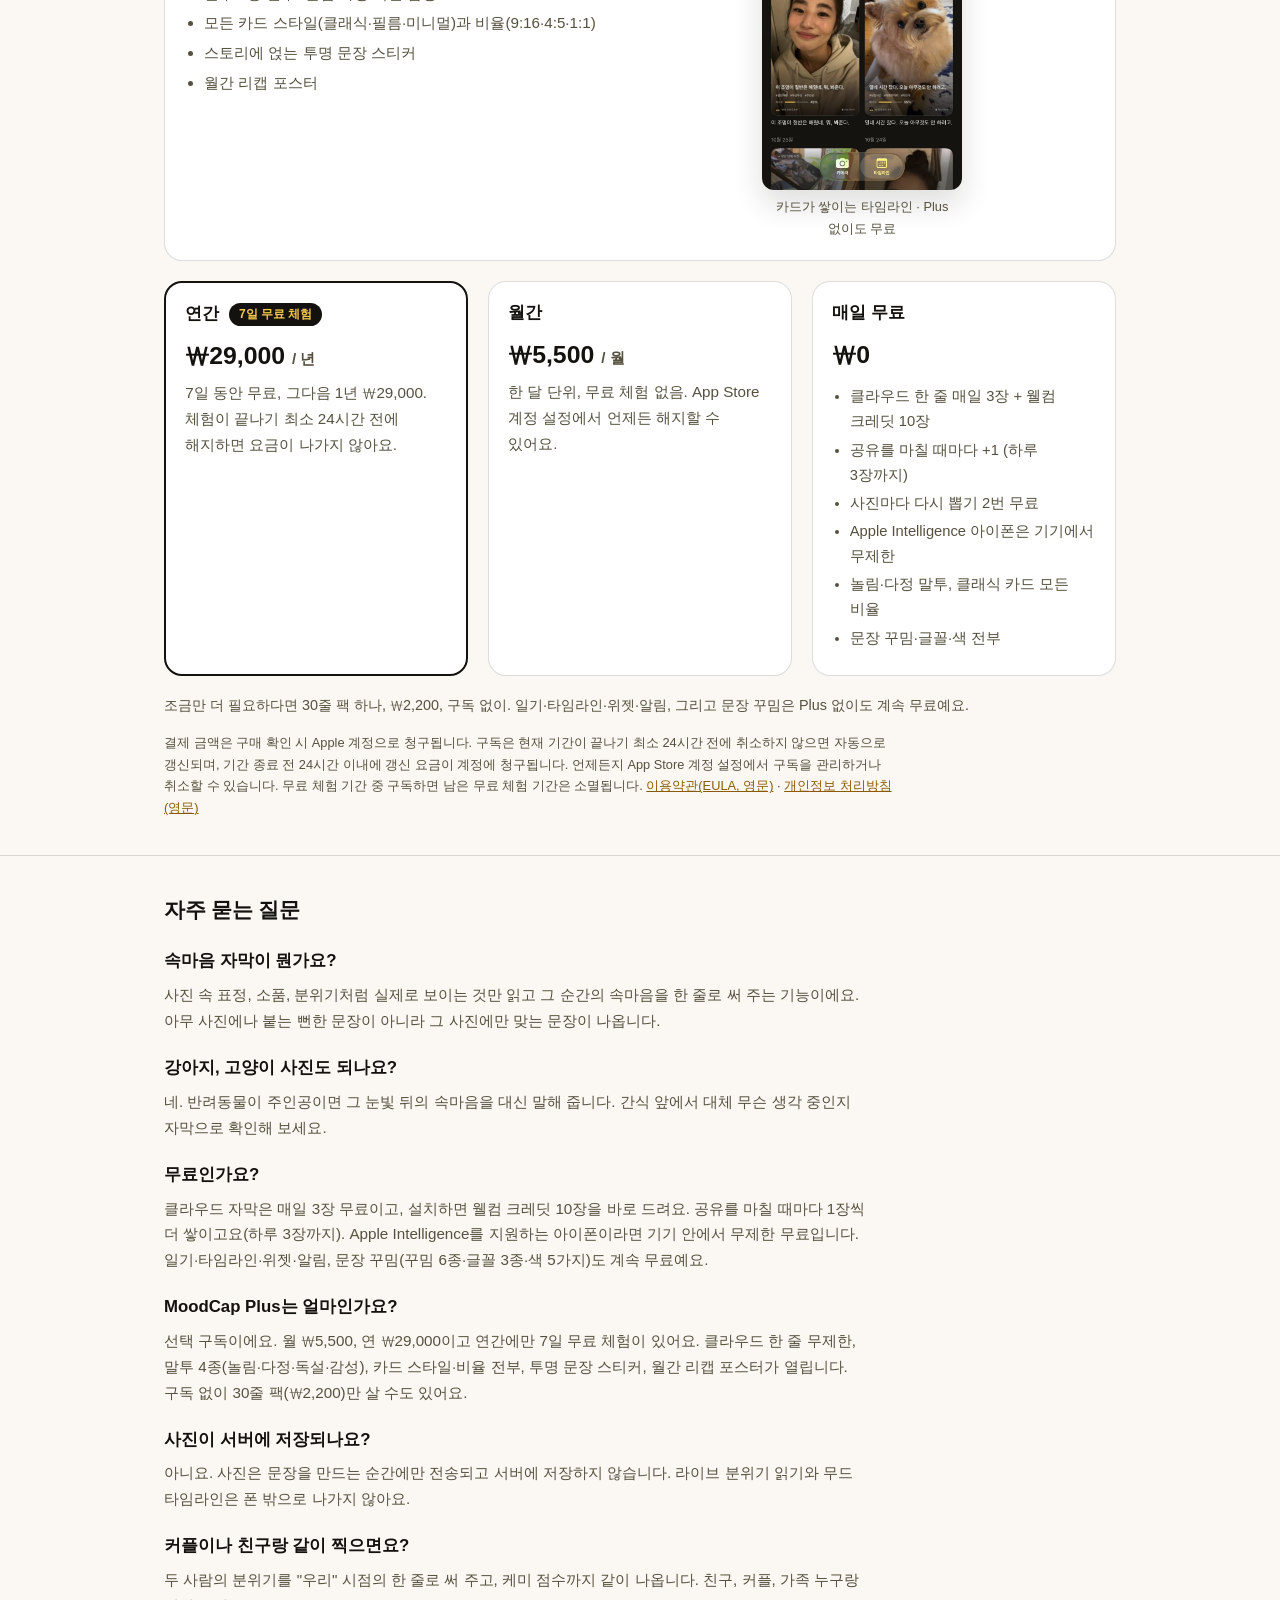
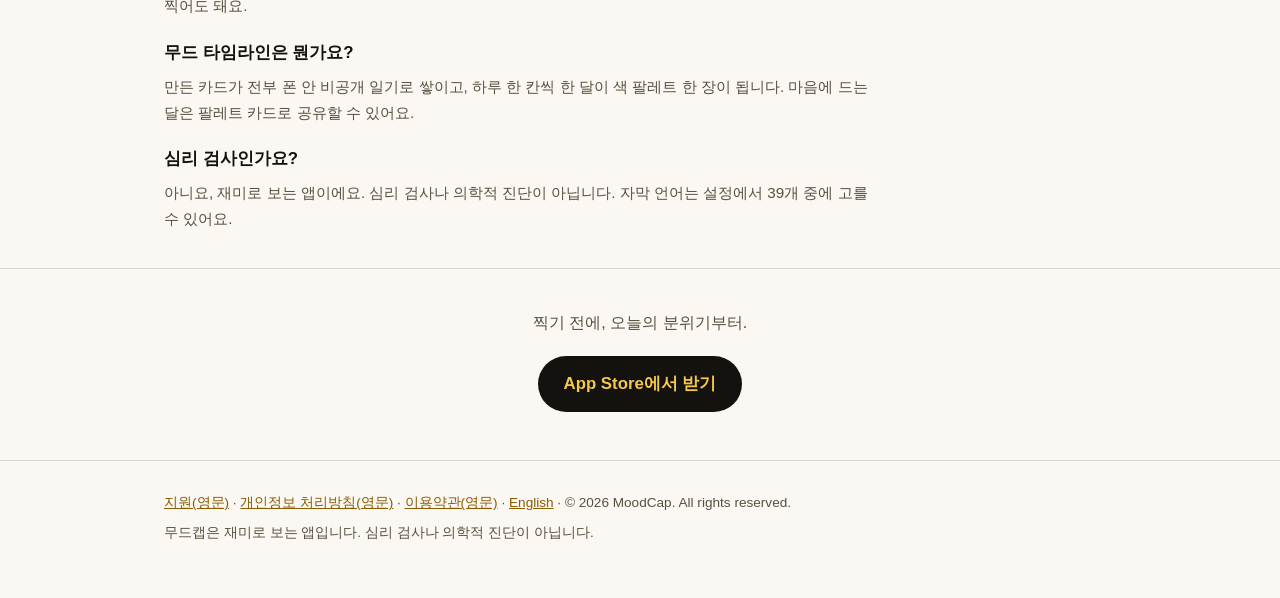
==== commit f741eda2: "Replace marketing screenshots with current release captures" ====
--- a/ko/index.html
+++ b/ko/index.html
@@ -14,15 +14,17 @@
 <meta property="og:title" content="무드캡 — 속마음 카메라 일기">
 <meta property="og:description" content="찍기 전에 오늘의 분위기가 화면 위에 뜹니다. 남긴 카드는 폰 안에서만 쌓이고, 한 달이 지나면 색 팔레트 한 장이 돼요. 매일 무료, Apple Intelligence 아이폰은 기기에서 무제한.">
 <meta property="og:url" content="https://richoh86.github.io/moodcap-site/ko/">
-<meta property="og:image" content="https://richoh86.github.io/moodcap-site/assets/og.jpg">
-<meta property="og:image:width" content="1200">
-<meta property="og:image:height" content="630">
+<meta property="og:image" content="https://richoh86.github.io/moodcap-site/assets/app-icon-1024.png">
+<meta property="og:image:width" content="1024">
+<meta property="og:image:height" content="1024">
+<meta property="og:image:alt" content="무드캡 앱 아이콘: 어두운 바탕 위 노란 점과 노란 자막 막대.">
 <meta property="og:locale" content="ko_KR">
 <meta property="og:locale:alternate" content="en_US">
-<meta name="twitter:card" content="summary_large_image">
+<meta name="twitter:card" content="summary">
 <meta name="twitter:title" content="무드캡 — 속마음 카메라 일기">
 <meta name="twitter:description" content="찍기 전에 오늘의 분위기가 화면 위에 뜹니다. 한 달이 지나면 색 팔레트 한 장이 돼요.">
-<meta name="twitter:image" content="https://richoh86.github.io/moodcap-site/assets/og.jpg">
+<meta name="twitter:image" content="https://richoh86.github.io/moodcap-site/assets/app-icon-1024.png">
+<meta name="twitter:image:alt" content="무드캡 앱 아이콘: 어두운 바탕 위 노란 점과 노란 자막 막대.">
 <meta name="theme-color" content="#14120F">
 <link rel="icon" type="image/png" sizes="32x32" href="../assets/favicon-32.png">
 <link rel="icon" type="image/png" sizes="192x192" href="../assets/icon-192.png">
@@ -294,7 +296,13 @@
       "description": "카메라를 켜는 순간 지금 이 분위기가 화면 위에 뜹니다. 무드캡은 차마 입 밖으로 못 낸 속마음을 한 줄로 써 주고, 카드를 폰 안에만 쌓아 한 달을 색 팔레트 한 장으로 만들어 줍니다.",
       "url": "https://apps.apple.com/app/id6801974284",
       "downloadUrl": "https://apps.apple.com/app/id6801974284",
-      "image": "https://richoh86.github.io/moodcap-site/assets/icon-192.png",
+      "image": "https://richoh86.github.io/moodcap-site/assets/app-icon-1024.png",
+      "screenshot": [
+        "https://richoh86.github.io/moodcap-site/assets/release-1.2.3/ko/gallery-solo-1.webp",
+        "https://richoh86.github.io/moodcap-site/assets/release-1.2.3/ko/gallery-pet-1.webp",
+        "https://richoh86.github.io/moodcap-site/assets/release-1.2.3/ko/gallery-duo-1.webp",
+        "https://richoh86.github.io/moodcap-site/assets/release-1.2.3/ko/gallery-palette.webp"
+      ],
       "author": {
         "@type": "Person",
         "name": "Won Seok Oh"
@@ -408,11 +416,8 @@
         <p class="meta">iPhone · iOS 17 이상 · 매일 무료 · 계정도, 가입도 없음</p>
       </div>
       <div class="hero-card">
-        <picture>
-          <source srcset="../assets/cards/ko/solo-1.webp" type="image/webp">
-          <img src="../assets/cards/ko/solo-1.jpg" width="540" height="960"
-               alt="무드캡 카드. 무드는 &lsquo;조용한 자신감&rsquo;, 문장은 &lsquo;이 조명이 절반은 해줬네. 뭐, 봐준다.&rsquo; 해시태그 #골든아워 #무념무상 #주인공, 에너지 60%.">
-        </picture>
+        <img src="../assets/release-1.2.3/ko/gallery-solo-1.webp" width="760" height="1352"
+             alt="무드캡 카드. 무드는 &lsquo;조용한 자신감&rsquo;, 문장은 &lsquo;이 조명이 절반은 해줬네. 뭐, 봐준다.&rsquo; 해시태그 #골든아워 #무념무상 #주인공, 에너지 72%.">
       </div>
     </div>
   </div>
@@ -451,51 +456,33 @@
       <h2>앱에서 그대로 나온 진짜 카드</h2>
       <div class="gallery">
         <figure>
-          <picture>
-            <source srcset="../assets/cards/ko/solo-2.webp" type="image/webp">
-            <img loading="lazy" src="../assets/cards/ko/solo-2.jpg" width="540" height="960"
-                 alt="무드 &lsquo;대충 사는 주인공&rsquo;. &lsquo;하루 종일 아무것도 안 했는데 결과물이 이렇다.&rsquo;">
-          </picture>
+          <img loading="lazy" src="../assets/release-1.2.3/ko/gallery-solo-2.webp" width="760" height="1352"
+               alt="무드 &lsquo;대충 사는 주인공&rsquo;. &lsquo;하루 종일 아무것도 안 했는데 결과물이 이렇다.&rsquo; 에너지 72%.">
           <figcaption>오늘의 나</figcaption>
         </figure>
         <figure>
-          <picture>
-            <source srcset="../assets/cards/ko/pet-1.webp" type="image/webp">
-            <img loading="lazy" src="../assets/cards/ko/pet-1.jpg" width="540" height="960"
-                 alt="무드 &lsquo;협상 중&rsquo;. &lsquo;앉았다. 간식은? 앉았다니까.&rsquo;">
-          </picture>
+          <img loading="lazy" src="../assets/release-1.2.3/ko/gallery-pet-1.webp" width="760" height="1352"
+               alt="무드 &lsquo;협상 중&rsquo;. &lsquo;앉았다. 간식은? 앉았다니까.&rsquo; 에너지 88%.">
           <figcaption>반려동물</figcaption>
         </figure>
         <figure>
-          <picture>
-            <source srcset="../assets/cards/ko/duo-1.webp" type="image/webp">
-            <img loading="lazy" src="../assets/cards/ko/duo-1.jpg" width="540" height="960"
-                 alt="무드 &lsquo;공범&rsquo;. &lsquo;이 표정 연습까지 했는데 또 망했다.&rsquo; 케미 점수 70%.">
-          </picture>
+          <img loading="lazy" src="../assets/release-1.2.3/ko/gallery-duo-1.webp" width="760" height="1352"
+               alt="무드 &lsquo;공범&rsquo;. &lsquo;이 표정 연습까지 했는데 또 망했다.&rsquo; 케미 점수 91%.">
           <figcaption>우리 둘</figcaption>
         </figure>
         <figure>
-          <picture>
-            <source srcset="../assets/cards/ko/pet-2.webp" type="image/webp">
-            <img loading="lazy" src="../assets/cards/ko/pet-2.jpg" width="540" height="960"
-                 alt="무드 &lsquo;프로 수면러&rsquo;. &lsquo;열네 시간 잤다. 오늘 아무것도 안 하려고.&rsquo;">
-          </picture>
+          <img loading="lazy" src="../assets/release-1.2.3/ko/gallery-pet-2.webp" width="760" height="1352"
+               alt="무드 &lsquo;프로 수면러&rsquo;. &lsquo;열네 시간 잤다. 오늘 아무것도 안 하려고.&rsquo; 에너지 88%.">
           <figcaption>반려동물</figcaption>
         </figure>
         <figure>
-          <picture>
-            <source srcset="../assets/cards/ko/duo-2.webp" type="image/webp">
-            <img loading="lazy" src="../assets/cards/ko/duo-2.jpg" width="540" height="960"
-                 alt="무드 &lsquo;뇌는 하나, 얼굴은 둘&rsquo;. &lsquo;한 명이 웃기 시작했고, 이제 둘 다 못 멈춘다.&rsquo;">
-          </picture>
+          <img loading="lazy" src="../assets/release-1.2.3/ko/gallery-duo-2.webp" width="760" height="1352"
+               alt="무드 &lsquo;뇌는 하나, 얼굴은 둘&rsquo;. &lsquo;한 명이 웃기 시작했고, 이제 둘 다 못 멈춘다.&rsquo; 케미 91%.">
           <figcaption>우리 둘</figcaption>
         </figure>
         <figure>
-          <picture>
-            <source srcset="../assets/cards/ko/palette.webp" type="image/webp">
-            <img loading="lazy" src="../assets/cards/ko/palette.jpg" width="540" height="960"
-                 alt="2026년 8월 팔레트 카드. 카드 27장, 하루에 색 한 칸, 자주 나온 무드는 조용한 자신감·협상 중·공범, 평균 에너지 78%.">
-          </picture>
+          <img loading="lazy" src="../assets/release-1.2.3/ko/gallery-palette.webp" width="760" height="1352"
+               alt="2026년 10월(예시 달) 팔레트 카드. 카드 13장, 하루에 색 한 칸, 자주 나온 무드는 조용한 자신감·프로 수면러·무단 단체 사진, 평균 에너지 69%.">
           <figcaption>월간 팔레트</figcaption>
         </figure>
       </div>
@@ -566,11 +553,8 @@
           </div>
           <div class="shots">
             <figure class="s-phone">
-              <picture>
-                <source srcset="../assets/v11/home-profile-tone.webp" type="image/webp">
-                <img loading="lazy" src="../assets/v11/home-profile-tone.jpg" width="440" height="956"
-                     alt="무드캡 홈 화면. 모드 선택 옆에 &lsquo;Mochi&rsquo; 프로필 칩이 있고, 그 아래 말투 줄에 Tease·Warm·Sharp·Poetic이 있으며 뒤의 두 개에는 Plus 표시가 붙어 있다. 아래에는 후드티를 입고 웃는 여성의 카드가 보인다.">
-              </picture>
+              <img loading="lazy" src="../assets/release-1.2.3/ko/home.webp" width="760" height="1652"
+                   alt="무드캡 홈 화면. 모드 선택 옆에 &lsquo;콩이&rsquo; 프로필 칩이 있고, 그 아래 말투 줄에 놀림·다정·독설·감성이 있으며 뒤의 두 개에는 PLUS 표시가 붙어 있다. 아래에는 후드티를 입고 웃는 여성의 카드 &lsquo;이 조명이 절반은 해줬네. 뭐, 봐준다.&rsquo;와 셔터 버튼, 카메라·타임라인 탭이 보인다.">
               <figcaption>프로필 칩과 말투 줄</figcaption>
             </figure>
           </div>
@@ -587,51 +571,33 @@
           </div>
           <div class="shots">
             <figure class="s-card">
-              <picture>
-                <source srcset="../assets/v11/card-film-9x16.webp" type="image/webp">
-                <img loading="lazy" src="../assets/v11/card-film-9x16.jpg" width="540" height="960"
-                     alt="필름 스타일 9:16 카드. 크림색 여백 안에 고개를 갸웃한 작은 강아지 사진, 위에는 무드 &lsquo;협상 중&rsquo;, 아래에는 &lsquo;앉았다. 간식은? 앉았다니까.&rsquo;와 해시태그.">
-              </picture>
+              <img loading="lazy" src="../assets/release-1.2.3/ko/card-film-9x16.webp" width="760" height="1352"
+                   alt="필름 스타일 9:16 카드. 크림색 여백 안에 고개를 갸웃한 작은 강아지 사진, 위에는 무드 &lsquo;협상 중&rsquo;, 아래에는 &lsquo;앉았다. 간식은? 앉았다니까.&rsquo;와 해시태그.">
               <figcaption>필름 · 9:16</figcaption>
             </figure>
             <figure class="s-card">
-              <picture>
-                <source srcset="../assets/v11/card-minimal-9x16.webp" type="image/webp">
-                <img loading="lazy" src="../assets/v11/card-minimal-9x16.jpg" width="540" height="960"
-                     alt="미니멀 스타일 9:16 카드. 같은 강아지 사진이 화면을 꽉 채우고, 아래에 문장 한 줄과 작은 MOODCAP 표시만 있다.">
-              </picture>
+              <img loading="lazy" src="../assets/release-1.2.3/ko/card-minimal-9x16.webp" width="760" height="1352"
+                   alt="미니멀 스타일 9:16 카드. 같은 강아지 사진이 화면을 꽉 채우고, 아래에 문장 한 줄과 작은 MOODCAP 표시만 있다.">
               <figcaption>미니멀 · 9:16</figcaption>
             </figure>
             <figure class="s-card">
-              <picture>
-                <source srcset="../assets/v11/card-film-4x5.webp" type="image/webp">
-                <img loading="lazy" src="../assets/v11/card-film-4x5.jpg" width="540" height="675"
-                     alt="피드 게시물 크기인 4:5 비율의 필름 스타일 카드.">
-              </picture>
+              <img loading="lazy" src="../assets/release-1.2.3/ko/card-film-4x5.webp" width="760" height="950"
+                   alt="피드 게시물 크기인 4:5 비율의 필름 스타일 카드.">
               <figcaption>필름 · 4:5</figcaption>
             </figure>
             <figure class="s-card">
-              <picture>
-                <source srcset="../assets/v11/card-minimal-1x1.webp" type="image/webp">
-                <img loading="lazy" src="../assets/v11/card-minimal-1x1.jpg" width="540" height="540"
-                     alt="1:1 정사각형 미니멀 스타일 카드.">
-              </picture>
+              <img loading="lazy" src="../assets/release-1.2.3/ko/card-minimal-1x1.webp" width="760" height="760"
+                   alt="1:1 정사각형 미니멀 스타일 카드.">
               <figcaption>미니멀 · 1:1</figcaption>
             </figure>
             <figure class="s-wide">
-              <picture>
-                <source srcset="../assets/v11/sticker-classic.webp" type="image/webp">
-                <img loading="lazy" src="../assets/v11/sticker-classic.jpg" width="720" height="409"
-                     alt="문장 스티커. 어두운 둥근 라벨에 무드 칩 &lsquo;협상 중&rsquo;과 &lsquo;앉았다. 간식은? 앉았다니까.&rsquo;가 적혀 있고, 내 스토리 대신 회색 배경 위에 놓여 있다.">
-              </picture>
+              <img loading="lazy" src="../assets/release-1.2.3/ko/sticker-classic-over-grey.webp" width="760" height="432"
+                   alt="문장 스티커. 어두운 둥근 라벨에 무드 칩 &lsquo;협상 중&rsquo;과 &lsquo;앉았다. 간식은? 앉았다니까.&rsquo;가 적혀 있고, 내 스토리 대신 회색 배경 위에 놓여 있다.">
               <figcaption>투명 문장 스티커</figcaption>
             </figure>
             <figure class="s-phone">
-              <picture>
-                <source srcset="../assets/v11/result-style-picker.webp" type="image/webp">
-                <img loading="lazy" src="../assets/v11/result-style-picker.jpg" width="440" height="956"
-                     alt="완성된 카드 화면. 강아지 카드 아래에 스타일 선택(Classic 선택됨, Film과 Minimal은 잠김)과 비율 9:16·4:5·1:1 선택이 있다.">
-              </picture>
+              <img loading="lazy" src="../assets/release-1.2.3/ko/result.webp" width="760" height="1652"
+                   alt="완성된 카드 화면. 강아지 카드 &lsquo;앉았다. 간식은? 앉았다니까.&rsquo; 아래에 스타일 선택(클래식 선택됨, 필름과 미니멀은 잠김)과 비율 9:16·4:5·1:1 선택, 저장·공유·문장 꾸밈·다시 뽑기 버튼이 있다.">
               <figcaption>찍은 뒤에 스타일과 비율 고르기</figcaption>
             </figure>
           </div>
@@ -648,19 +614,13 @@
           </div>
           <div class="shots">
             <figure class="s-wide">
-              <picture>
-                <source srcset="../assets/v11/widget-medium.webp" type="image/webp">
-                <img loading="lazy" src="../assets/v11/widget-medium.jpg" width="720" height="374"
-                     alt="중형 위젯. 오늘의 강아지 카드 썸네일, 무드 &lsquo;협상 중&rsquo;, 문장 한 줄, 그리고 이번 주 색 칸이 한 줄로 있다.">
-              </picture>
+              <img loading="lazy" src="../assets/release-1.2.3/ko/widget-medium-card.webp" width="760" height="396"
+                   alt="중형 위젯. 오늘의 강아지 카드 썸네일, 무드 &lsquo;협상 중&rsquo;, 문장 &lsquo;앉았다. 간식은? 앉았다니까.&rsquo;, 그리고 이번 주 색 칸이 한 줄로 있다.">
               <figcaption>중형 위젯</figcaption>
             </figure>
             <figure class="s-small">
-              <picture>
-                <source srcset="../assets/v11/widget-small.webp" type="image/webp">
-                <img loading="lazy" src="../assets/v11/widget-small.jpg" width="360" height="360"
-                     alt="소형 위젯. 오늘의 강아지 사진 위에 무드 칩과 문장 한 줄.">
-              </picture>
+              <img loading="lazy" src="../assets/release-1.2.3/ko/widget-small-card.webp" width="760" height="760"
+                   alt="소형 위젯. 오늘의 강아지 사진 위에 무드 칩과 문장 한 줄.">
               <figcaption>소형 위젯</figcaption>
             </figure>
           </div>
@@ -677,11 +637,8 @@
           </div>
           <div class="shots">
             <figure class="s-phone">
-              <picture>
-                <source srcset="../assets/v11/recap.webp" type="image/webp">
-                <img loading="lazy" src="../assets/v11/recap.jpg" width="540" height="960"
-                     alt="2026년 9월 월간 리캡 포스터. 대표 사진 3장(강아지, 웃는 여성, 셀카 찍는 두 친구), 자주 나온 기분 조용한 자신감·프로 수면러·무단 단체 사진, 날마다 색 한 칸씩의 팔레트, 에너지 64%.">
-              </picture>
+              <img loading="lazy" src="../assets/release-1.2.3/ko/recap-card.webp" width="760" height="1352"
+                   alt="2026년 9월(예시 달) 월간 리캡 포스터. 대표 사진 3장(셀카 찍는 두 친구, 강아지, 같은 셀카), 자주 나온 기분 프로 수면러·무단 단체 사진·조용한 자신감, 날마다 색 한 칸씩의 팔레트, 에너지 61%.">
               <figcaption>월간 리캡 포스터</figcaption>
             </figure>
           </div>
@@ -738,12 +695,9 @@
         </div>
         <div class="shots">
           <figure class="s-phone">
-            <picture>
-              <source srcset="../assets/v11/paywall-ko.webp" type="image/webp">
-              <img loading="lazy" src="../assets/v11/paywall-ko.jpg" width="440" height="956"
-                   alt="앱 안의 MoodCap Plus 화면. 혜택 다섯 가지 아래에 연간(7일 무료 체험 후 ₩29,000/년, 7일 무료 배지)이 선택되어 있고, 월간 ₩5,500/월, 7일 무료 체험 시작 버튼, 구입 내역 복원, 30줄 팩 ₩2,200 옵션이 있다.">
-            </picture>
-            <figcaption>앱 안의 MoodCap Plus 화면</figcaption>
+            <img loading="lazy" src="../assets/release-1.2.3/ko/timeline.webp" width="760" height="1652"
+                 alt="무드캡 타임라인 화면. 이번 주 칸과 5일 연속 표시, 월간 리캡(2026년 9월) 바로가기, 2026년 10월 색 팔레트 줄, 그 아래 날짜별로 쌓인 카드(10월 25일 &lsquo;이 조명이 절반은 해줬네. 뭐, 봐준다.&rsquo;, 10월 24일 &lsquo;열네 시간 잤다. 오늘 아무것도 안 하려고.&rsquo;)가 보인다. 날짜와 카드는 예시 데이터다.">
+            <figcaption>카드가 쌓이는 타임라인 · Plus 없이도 무료</figcaption>
           </figure>
         </div>
       </div>
